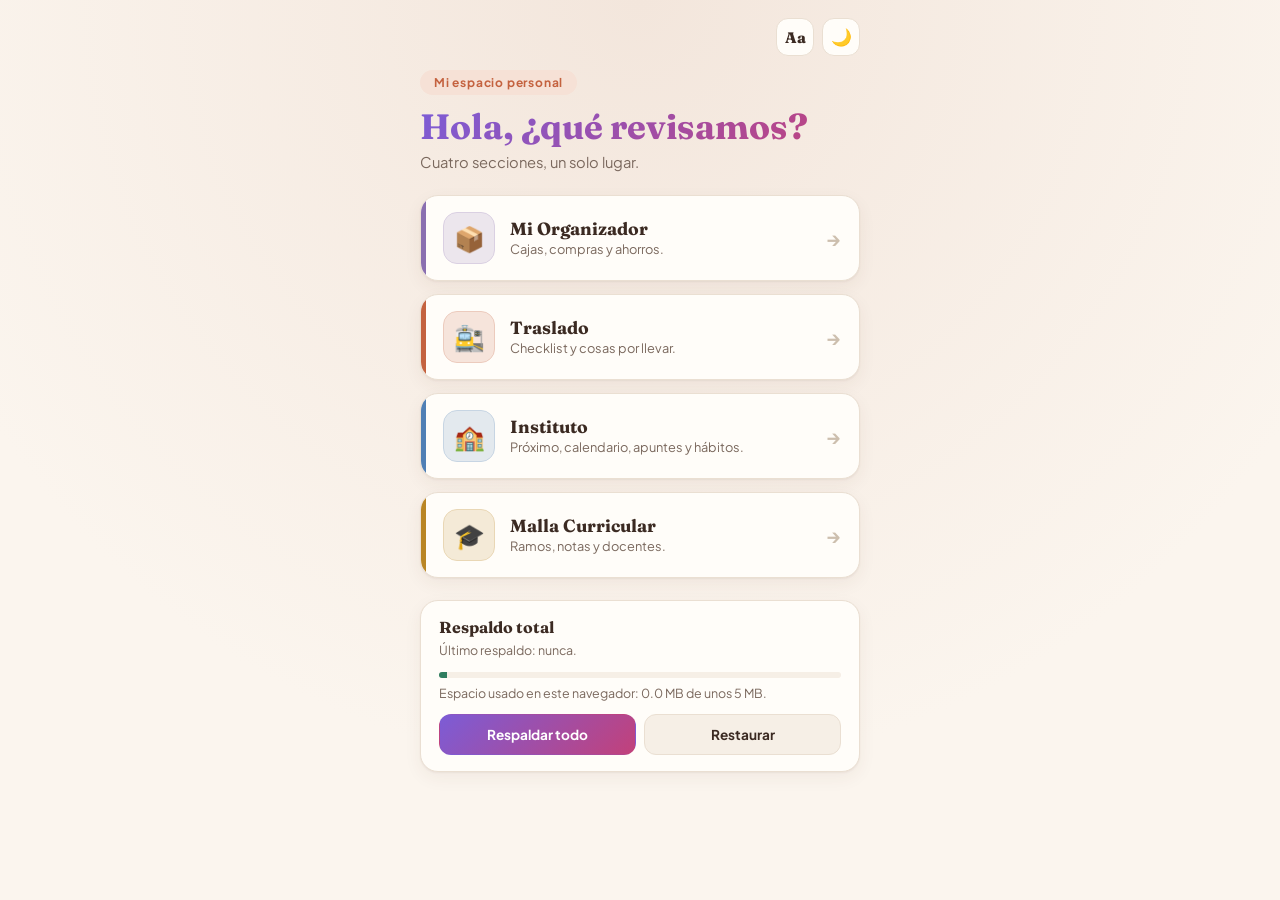
==== index.html @ fe5e7a6b "Add files via upload" ====
<!DOCTYPE html>
<html lang="es">
<head>
  <meta charset="UTF-8">
  <title>Mi Espacio</title>
  <meta name="viewport" content="width=device-width, initial-scale=1.0, viewport-fit=cover">
  <meta name="theme-color" content="#fbf5ee">
  <link rel="manifest" href="/manifest.webmanifest">
  <link rel="apple-touch-icon" href="/apple-touch-icon.png">
  <link rel="icon" type="image/png" sizes="192x192" href="/icon-192.png">
  <meta name="apple-mobile-web-app-capable" content="yes">
  <meta name="mobile-web-app-capable" content="yes">
  <meta name="apple-mobile-web-app-title" content="Mi Espacio">
  <script>try{var t=localStorage.getItem('app_tema')||'auto';var d=t==='oscuro'||(t==='auto'&&matchMedia('(prefers-color-scheme: dark)').matches);document.documentElement.dataset.theme=d?'dark':'light'}catch(e){}</script>
  <script>try{var F={fraunces:"'Fraunces',Georgia,serif",jakarta:"'Plus Jakarta Sans',system-ui,sans-serif",fira:"'Fira Sans',system-ui,sans-serif",chivo:"'Chivo',system-ui,sans-serif",space:"'Space Grotesk',system-ui,sans-serif"},f=localStorage.getItem("app_fuente");if(F[f])document.documentElement.style.setProperty("--serif",F[f])}catch(e){}</script>
  <link rel="preconnect" href="https://fonts.googleapis.com">
  <link rel="preconnect" href="https://fonts.gstatic.com" crossorigin>
  <link href="https://fonts.googleapis.com/css2?family=Fraunces:wght@600;700&family=Fira+Sans:wght@500;600;700&family=Chivo:wght@500;600;700&family=Space+Grotesk:wght@500;600;700&family=Plus+Jakarta+Sans:wght@400;600;700;800&display=swap" rel="stylesheet">
  <style>
    :root{color-scheme:light;--bg:#fbf5ee;--bg1:#f3e6dc;--card:#fffdf9;--border:#eadfd2;--text:#3b2a22;--muted:#7a685d;--arrow:#cdbfae;--soft:#f6efe6;--badge-bg:#f6e1d6;--badge-ink:#c4623f;--g1:#7c5cd6;--g2:#c2417a;--ok:#2f7d5f;--warn:#c4623f;
      --c-inv:#8a6fb0;--c-tra:#c4623f;--c-ins:#4f7fb5;--c-mal:#b98524;
      --serif:'Fraunces',Georgia,serif;--shadow:0 1px 2px rgba(80,50,30,.06),0 6px 18px rgba(80,50,30,.06)}
    [data-theme=dark]{color-scheme:dark;--bg:#14121a;--bg1:#1d1930;--card:#1e1b27;--border:#2d2939;--text:#efeaf7;--muted:#a39cb3;--arrow:#5b5470;--soft:#26222f;--badge-bg:#2b2445;--badge-ink:#c4b5fd;--g1:#a78bfa;--g2:#f472b6;--ok:#5ed3a4;--warn:#f0916d;
      --c-inv:#c4b5fd;--c-tra:#f0916d;--c-ins:#7cb7ff;--c-mal:#fcd34d;--shadow:0 1px 2px rgba(0,0,0,.3),0 8px 22px rgba(0,0,0,.25)}
    *{box-sizing:border-box;-webkit-tap-highlight-color:transparent;margin:0;padding:0}
    html{scroll-padding-top:env(safe-area-inset-top,0px)}
    body{font-family:'Plus Jakarta Sans',system-ui,sans-serif;min-height:100dvh;background:radial-gradient(circle at top,var(--bg1) 0%,var(--bg) 70%);color:var(--text);padding:calc(18px + env(safe-area-inset-top,0px)) 18px calc(28px + env(safe-area-inset-bottom,0px))}
    .wrap{max-width:440px;margin:0 auto}
    .top{display:flex;justify-content:flex-end;gap:8px;margin-bottom:6px}
    .ibtn{width:38px;height:38px;border-radius:12px;background:var(--card);border:1.5px solid var(--border);color:var(--text);font-size:1.05rem;cursor:pointer}
    .ibtn.f{font-family:var(--serif);font-weight:800;font-size:.95rem}
    .badge{display:inline-block;font-size:.75rem;font-weight:700;letter-spacing:.8px;background:var(--badge-bg);color:var(--badge-ink);padding:5px 14px;border-radius:99px;margin:8px 0 12px}
    h1{font-family:var(--serif);font-size:2.2rem;font-weight:700;line-height:1.15;margin-bottom:6px;background:linear-gradient(135deg,var(--g1),var(--g2));-webkit-background-clip:text;background-clip:text;-webkit-text-fill-color:transparent}
    .sub{font-size:.92rem;color:var(--muted);margin-bottom:24px}
    .cards{display:flex;flex-direction:column;gap:13px}
    .card{position:relative;overflow:hidden;display:flex;align-items:center;gap:15px;padding:16px 18px 16px 22px;background:var(--card);border:1px solid var(--border);border-radius:18px;box-shadow:var(--shadow);text-decoration:none;color:inherit;transition:transform .15s ease}
    .card:active{transform:scale(.97)}
    .card::before{content:"";position:absolute;left:0;top:0;bottom:0;width:5px;background:var(--c)}
    .ico{width:52px;height:52px;border-radius:14px;display:flex;align-items:center;justify-content:center;font-size:1.55rem;flex-shrink:0;background:color-mix(in srgb,var(--c) 16%,var(--card));border:1px solid color-mix(in srgb,var(--c) 32%,var(--card))}
    .tx{flex:1;min-width:0}
    .tt{font-family:var(--serif);font-size:1.1rem;font-weight:700;margin-bottom:2px}
    .ds{font-size:.8rem;color:var(--muted);line-height:1.35}
    .mini{display:none;margin-top:6px;font-size:.74rem;font-weight:700;color:var(--c)}
    .mini.on{display:block}
    .bar{height:5px;border-radius:99px;background:var(--soft);margin-top:5px;overflow:hidden}
    .bar i{display:block;height:100%;background:var(--c);border-radius:99px}
    .arrow{font-size:1.2rem;color:var(--arrow);font-weight:700}
    .resp{margin-top:22px;background:var(--card);border:1px solid var(--border);border-radius:18px;padding:16px 18px;box-shadow:var(--shadow)}
    .resp h2{font-family:var(--serif);font-size:1rem;margin-bottom:4px}
    .resp p{font-size:.78rem;color:var(--muted);line-height:1.45}
    .resp .row{display:flex;gap:8px;margin-top:12px}
    .btn{flex:1;padding:11px 10px;border-radius:12px;border:1.5px solid var(--border);background:var(--soft);color:var(--text);font:700 .85rem 'Plus Jakarta Sans',system-ui,sans-serif;cursor:pointer}
    .btn.p{background:linear-gradient(135deg,var(--g1),var(--g2));border-color:transparent;color:#fff}
    .meter{height:6px;border-radius:99px;background:var(--soft);margin-top:12px;overflow:hidden}
    .meter i{display:block;height:100%;background:var(--ok)}
    .meter i.w{background:var(--warn)}
    .toast{position:fixed;left:50%;bottom:calc(24px + env(safe-area-inset-bottom,0px));transform:translateX(-50%) translateY(20px);background:var(--text);color:var(--bg);padding:10px 16px;border-radius:12px;font-size:.82rem;font-weight:700;opacity:0;pointer-events:none;transition:.25s;max-width:90%;text-align:center}
    .toast.show{opacity:1;transform:translateX(-50%) translateY(0)}
    .menu-f{position:fixed;top:calc(60px + env(safe-area-inset-top,0px));right:18px;z-index:50;min-width:220px;background:var(--card);border:1px solid var(--border);border-radius:14px;box-shadow:var(--shadow);padding:6px;display:none}
    .menu-f.open{display:block}
    .menu-f .t{font-size:.68rem;font-weight:800;text-transform:uppercase;letter-spacing:.5px;color:var(--muted);padding:8px 12px 4px}
    .menu-f button{display:block;width:100%;text-align:left;padding:11px 12px;border:0;background:none;border-radius:10px;font-size:.95rem;font-weight:700;color:var(--text);cursor:pointer}
    .menu-f button.on{background:var(--badge-bg);color:var(--badge-ink)}
    h1,.tt{font-family:var(--serif)}
  </style>
</head>
<body>
  <div class="wrap">
    <div class="top">
      <button class="ibtn f" id="btn-fuente" aria-label="Cambiar la letra de los títulos">Aa</button>
      <button class="ibtn" id="btn-tema" aria-label="Cambiar entre modo claro y oscuro"></button>
    </div>
    <div class="menu-f" id="menu-f"><div class="t">Letra de los títulos</div><button data-f="fraunces" style="font-family:'Fraunces',Georgia,serif">Fraunces</button><button data-f="jakarta" style="font-family:'Plus Jakarta Sans',system-ui,sans-serif">Plus Jakarta (sin serif)</button><button data-f="fira" style="font-family:'Fira Sans',system-ui,sans-serif">Fira Sans</button><button data-f="chivo" style="font-family:'Chivo',system-ui,sans-serif">Chivo</button><button data-f="space" style="font-family:'Space Grotesk',system-ui,sans-serif">Space Grotesk</button></div>

    <span class="badge">Mi espacio personal</span>
    <h1 id="saludo">Hola, ¿qué revisamos?</h1>
    <p class="sub">Cuatro secciones, un solo lugar.</p>

    <div class="cards">
      <a class="card" href="organizador.html" style="--c:var(--c-inv)">
        <div class="ico">📦</div>
        <div class="tx"><div class="tt">Mi Organizador</div><div class="ds">Cajas, compras y ahorros.</div><div class="mini" id="m-inv"></div></div>
        <div class="arrow">→</div>
      </a>
      <a class="card" href="traslado.html" style="--c:var(--c-tra)">
        <div class="ico">🚉</div>
        <div class="tx"><div class="tt">Traslado</div><div class="ds">Checklist y cosas por llevar.</div><div class="mini" id="m-tra"></div><div class="bar" id="b-tra" style="display:none"><i></i></div></div>
        <div class="arrow">→</div>
      </a>
      <a class="card" href="instituto.html" style="--c:var(--c-ins)">
        <div class="ico">🏫</div>
        <div class="tx"><div class="tt">Instituto</div><div class="ds">Próximo, calendario, apuntes y hábitos.</div><div class="mini" id="m-ins"></div></div>
        <div class="arrow">→</div>
      </a>
      <a class="card" href="malla.html" style="--c:var(--c-mal)">
        <div class="ico">🎓</div>
        <div class="tx"><div class="tt">Malla Curricular</div><div class="ds">Ramos, notas y docentes.</div><div class="mini" id="m-mal"></div></div>
        <div class="arrow">→</div>
      </a>
    </div>

    <section class="resp">
      <h2>Respaldo total</h2>
      <p id="resp-estado">Último respaldo: nunca.</p>
      <div class="meter" aria-hidden="true"><i id="meter-i" style="width:0%"></i></div>
      <p id="meter-t" style="margin-top:6px"></p>
      <div class="row">
        <button class="btn p" id="btn-resp">Respaldar todo</button>
        <button class="btn" id="btn-rest">Restaurar</button>
      </div>
      <input type="file" id="file-rest" accept=".json,application/json" style="display:none">
    </section>
  </div>
  <div class="toast" id="toast"></div>

  <script src="/app.js"></script>
  <script>
    const $ = s => document.querySelector(s);
    const leer = (k, d) => { try { const v = JSON.parse(localStorage.getItem(k)); return v ?? d; } catch (e) { return d; } };
    let tt; function toast(t) { const el = $('#toast'); el.textContent = t; el.classList.add('show'); clearTimeout(tt); tt = setTimeout(() => el.classList.remove('show'), 2600); }
    function mini(id, txt) { const el = $(id); if (!el || !txt) return; el.textContent = txt; el.classList.add('on'); }

    /* ---------- Tema claro/oscuro y letra ---------- */
    const mq = matchMedia('(prefers-color-scheme: dark)');
    const pref = () => { try { return localStorage.getItem('app_tema') || 'auto'; } catch (e) { return 'auto'; } };
    const oscuro = () => pref() === 'oscuro' || (pref() === 'auto' && mq.matches);
    function aplicarTema() {
      document.documentElement.dataset.theme = oscuro() ? 'dark' : 'light';
      $('#btn-tema').textContent = oscuro() ? '☀️' : '🌙';
      const m = document.querySelector('meta[name=theme-color]');
      if (m) m.content = getComputedStyle(document.documentElement).getPropertyValue('--bg').trim();
    }
    $('#btn-tema').onclick = () => { try { localStorage.setItem('app_tema', oscuro() ? 'claro' : 'oscuro'); } catch (e) {} aplicarTema(); };
    if (mq.addEventListener) mq.addEventListener('change', aplicarTema);
    aplicarTema();

    const FUENTES = {fraunces:"'Fraunces',Georgia,serif",jakarta:"'Plus Jakarta Sans',system-ui,sans-serif",fira:"'Fira Sans',system-ui,sans-serif",chivo:"'Chivo',system-ui,sans-serif",space:"'Space Grotesk',system-ui,sans-serif"};
    function aplicarFuente() {
      let f = 'fraunces'; try { f = localStorage.getItem('app_fuente') || 'fraunces'; } catch (e) {}
      if (!FUENTES[f]) f = 'fraunces';
      document.documentElement.style.setProperty('--serif', FUENTES[f]);
      document.querySelectorAll('#menu-f button').forEach(b => b.classList.toggle('on', b.dataset.f === f));
    }
    $('#btn-fuente').onclick = e => { e.stopPropagation(); $('#menu-f').classList.toggle('open'); };
    $('#menu-f').onclick = e => { e.stopPropagation(); const b = e.target.closest('button'); if (!b) return; try { localStorage.setItem('app_fuente', b.dataset.f); } catch (er) {} aplicarFuente(); };
    document.addEventListener('click', () => $('#menu-f').classList.remove('open'));
    aplicarFuente();

    /* ---------- Mini resúmenes (si no hay datos, no se muestra nada) ---------- */
    (function resumenes() {
      const hoy = new Date(); const pad = n => String(n).padStart(2, '0');
      const HOY = hoy.getFullYear() + '-' + pad(hoy.getMonth() + 1) + '-' + pad(hoy.getDate());
      const u = s => { const a = String(s).split('-').map(Number); return Date.UTC(a[0], a[1] - 1, a[2]); };
      const dias = s => Math.round((u(s) - u(HOY)) / 864e5);

      // Organizador: productos por comprar (compras sin repuesto) y urgentes
      const compras = leer('org_compras', null);
      if (Array.isArray(compras)) {
        let falta = 0, urg = 0;
        compras.forEach(c => (c.items || []).forEach(p => { if (p.tieneRepuesto === 'no') { falta++; if (p.urgente) urg++; } }));
        if (falta) mini('#m-inv', falta + (falta === 1 ? ' producto por comprar' : ' productos por comprar') + (urg ? ' · ' + urg + (urg === 1 ? ' urgente' : ' urgentes') : ''));
      }

      // Traslado: avance del equipaje
      const dat = leer('estacion_detallada_data', null), cats = leer('estacion_categorias', null);
      if (dat && cats && Array.isArray(dat.renaico) && Array.isArray(cats.renaico)) {
        const lista = dat.renaico.filter(it => { const c = cats.renaico.find(x => x.key === it.cat); return c && c.packing; });
        if (lista.length) {
          const ok = lista.filter(i => i.checked).length, pct = Math.round(ok / lista.length * 100);
          mini('#m-tra', 'Equipaje ' + pct + '% · ' + ok + '/' + lista.length);
          $('#b-tra').style.display = 'block'; $('#b-tra i').style.width = pct + '%';
        }
      }

      // Instituto: próxima evaluación
      const cal = leer('estacion_cal_items_v2', []);
      if (Array.isArray(cal)) {
        const prox = cal.filter(x => x && !x.checked && x.evalDate && dias(x.evalDate) >= 0).sort((a, b) => dias(a.evalDate) - dias(b.evalDate))[0];
        if (prox) { const n = dias(prox.evalDate); mini('#m-ins', 'Próximo: ' + prox.title + ' · ' + (n === 0 ? 'hoy' : n === 1 ? 'mañana' : 'en ' + n + ' días')); }
      }

      // Malla: ramos aprobados
      const est = leer('mallaEstado', null);
      if (est && typeof est === 'object') {
        const n = Object.values(est).filter(Boolean).length;
        if (n) mini('#m-mal', n + (n === 1 ? ' ramo aprobado' : ' ramos aprobados'));
      }
    })();

    /* ---------- Respaldo total ---------- */
    function pintarEstado() {
      const t = leer('portada_ultimo_respaldo', null);
      $('#resp-estado').textContent = t ? 'Último respaldo: ' + new Date(t).toLocaleString('es-CL', { day: '2-digit', month: 'short', year: 'numeric', hour: '2-digit', minute: '2-digit' }) + '.' : 'Último respaldo: nunca.';
      const m = MiEspacio.uso();
      $('#meter-i').style.width = Math.max(2, m.pct) + '%';
      $('#meter-i').className = m.pct >= 80 ? 'w' : '';
      $('#meter-t').textContent = 'Espacio usado en este navegador: ' + (m.bytes / 1048576).toFixed(1) + ' MB de unos 5 MB' + (m.pct >= 80 ? ' · cerca del límite: haz un respaldo y revisa las fotos.' : '.');
    }
    $('#btn-resp').onclick = () => {
      try { localStorage.setItem('portada_ultimo_respaldo', JSON.stringify(new Date().toISOString())); } catch (e) {}
      MiEspacio.descargar(MiEspacio.exportar(), 'mi-espacio-respaldo-' + MiEspacio.fechaArchivo() + '.json');
      pintarEstado(); toast('Respaldo descargado');
    };
    $('#btn-rest').onclick = () => $('#file-rest').click();
    $('#file-rest').onchange = async e => {
      const f = e.target.files[0]; e.target.value = ''; if (!f) return;
      try {
        const datos = await MiEspacio.leerArchivo(f);
        const n = Object.keys(datos).length;
        if (!confirm('Se reemplazarán los datos de este dispositivo con los del archivo (' + n + ' elementos). ¿Continuar?')) return;
        MiEspacio.aplicar(datos);
        toast('Datos restaurados'); setTimeout(() => location.reload(), 700);
      } catch (er) { alert('No se pudo restaurar: ' + er.message); }
    };
    pintarEstado();
    addEventListener('pageshow', pintarEstado);
  </script>
</body>
</html>
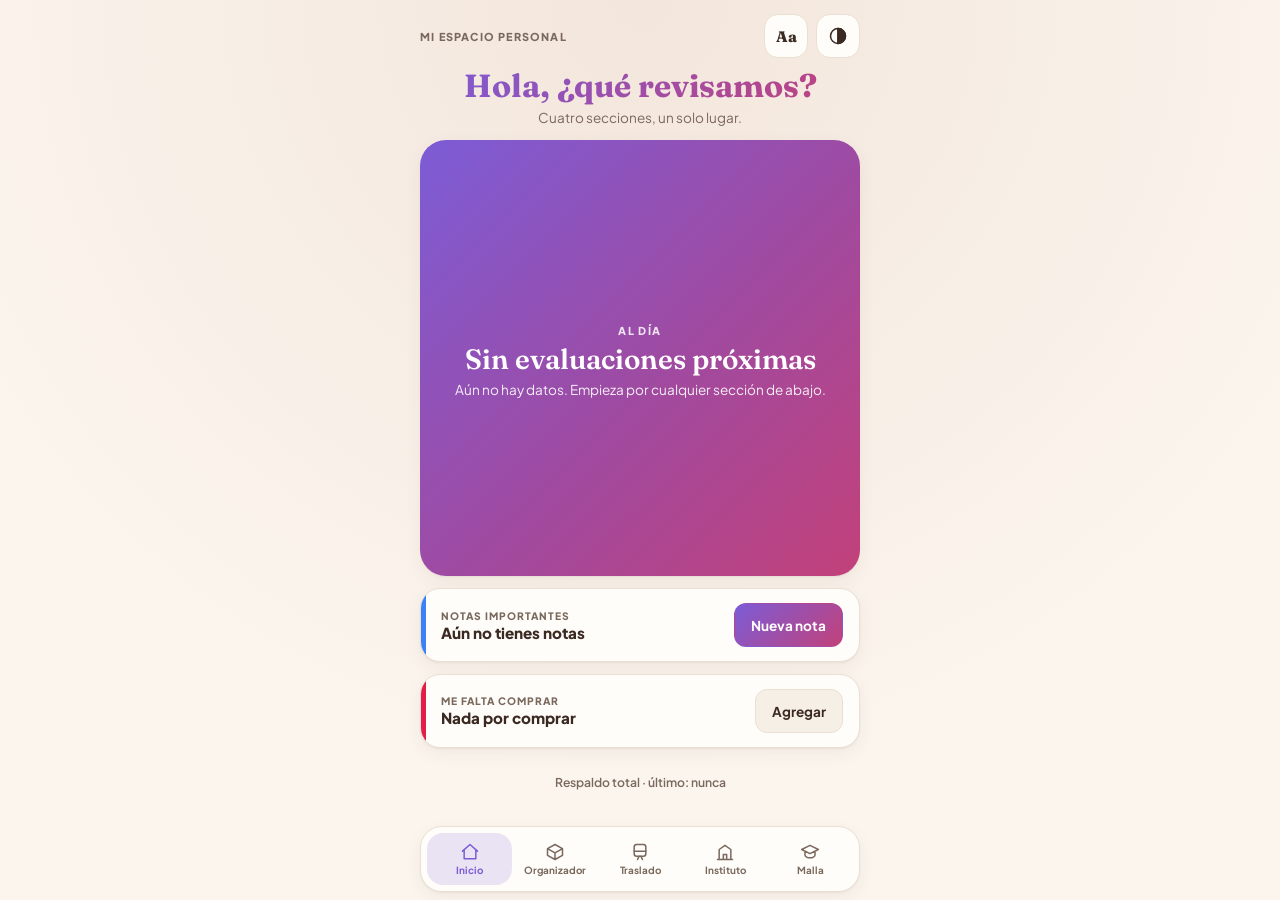
==== commit 52a57224: "Add files via upload" ====
--- a/index.html
+++ b/index.html
@@ -5,9 +5,9 @@
   <title>Mi Espacio</title>
   <meta name="viewport" content="width=device-width, initial-scale=1.0, viewport-fit=cover">
   <meta name="theme-color" content="#fbf5ee">
-  <link rel="manifest" href="/manifest.webmanifest">
-  <link rel="apple-touch-icon" href="/apple-touch-icon.png">
-  <link rel="icon" type="image/png" sizes="192x192" href="/icon-192.png">
+  <link rel="manifest" href="manifest.webmanifest">
+  <link rel="apple-touch-icon" href="apple-touch-icon.png">
+  <link rel="icon" type="image/png" sizes="192x192" href="icon-192.png">
   <meta name="apple-mobile-web-app-capable" content="yes">
   <meta name="mobile-web-app-capable" content="yes">
   <meta name="apple-mobile-web-app-title" content="Mi Espacio">
@@ -17,203 +17,283 @@
   <link rel="preconnect" href="https://fonts.gstatic.com" crossorigin>
   <link href="https://fonts.googleapis.com/css2?family=Fraunces:wght@600;700&family=Fira+Sans:wght@500;600;700&family=Chivo:wght@500;600;700&family=Space+Grotesk:wght@500;600;700&family=Plus+Jakarta+Sans:wght@400;600;700;800&display=swap" rel="stylesheet">
   <style>
-    :root{color-scheme:light;--bg:#fbf5ee;--bg1:#f3e6dc;--card:#fffdf9;--border:#eadfd2;--text:#3b2a22;--muted:#7a685d;--arrow:#cdbfae;--soft:#f6efe6;--badge-bg:#f6e1d6;--badge-ink:#c4623f;--g1:#7c5cd6;--g2:#c2417a;--ok:#2f7d5f;--warn:#c4623f;
-      --c-inv:#8a6fb0;--c-tra:#c4623f;--c-ins:#4f7fb5;--c-mal:#b98524;
-      --serif:'Fraunces',Georgia,serif;--shadow:0 1px 2px rgba(80,50,30,.06),0 6px 18px rgba(80,50,30,.06)}
-    [data-theme=dark]{color-scheme:dark;--bg:#14121a;--bg1:#1d1930;--card:#1e1b27;--border:#2d2939;--text:#efeaf7;--muted:#a39cb3;--arrow:#5b5470;--soft:#26222f;--badge-bg:#2b2445;--badge-ink:#c4b5fd;--g1:#a78bfa;--g2:#f472b6;--ok:#5ed3a4;--warn:#f0916d;
-      --c-inv:#c4b5fd;--c-tra:#f0916d;--c-ins:#7cb7ff;--c-mal:#fcd34d;--shadow:0 1px 2px rgba(0,0,0,.3),0 8px 22px rgba(0,0,0,.25)}
+    :root{color-scheme:light;--bg:#fbf5ee;--bg1:#f3e6dc;--card:#fffdf9;--border:#eadfd2;--text:#3b2a22;--muted:#7a685d;--soft:#f6efe6;--g1:#7c5cd6;--g2:#c2417a;--ok:#2f7d5f;--warn:#c4623f;--serif:'Fraunces',Georgia,serif;--shadow:0 1px 2px rgba(80,50,30,.06),0 6px 18px rgba(80,50,30,.06)}
+    [data-theme=dark]{color-scheme:dark;--bg:#14121a;--bg1:#1d1930;--card:#1e1b27;--border:#2d2939;--text:#efeaf7;--muted:#a39cb3;--soft:#26222f;--g1:#a78bfa;--g2:#f472b6;--ok:#5ed3a4;--warn:#f0916d;--shadow:0 1px 2px rgba(0,0,0,.3),0 8px 22px rgba(0,0,0,.25)}
     *{box-sizing:border-box;-webkit-tap-highlight-color:transparent;margin:0;padding:0}
-    html{scroll-padding-top:env(safe-area-inset-top,0px)}
-    body{font-family:'Plus Jakarta Sans',system-ui,sans-serif;min-height:100dvh;background:radial-gradient(circle at top,var(--bg1) 0%,var(--bg) 70%);color:var(--text);padding:calc(18px + env(safe-area-inset-top,0px)) 18px calc(28px + env(safe-area-inset-bottom,0px))}
-    .wrap{max-width:440px;margin:0 auto}
-    .top{display:flex;justify-content:flex-end;gap:8px;margin-bottom:6px}
-    .ibtn{width:38px;height:38px;border-radius:12px;background:var(--card);border:1.5px solid var(--border);color:var(--text);font-size:1.05rem;cursor:pointer}
-    .ibtn.f{font-family:var(--serif);font-weight:800;font-size:.95rem}
-    .badge{display:inline-block;font-size:.75rem;font-weight:700;letter-spacing:.8px;background:var(--badge-bg);color:var(--badge-ink);padding:5px 14px;border-radius:99px;margin:8px 0 12px}
-    h1{font-family:var(--serif);font-size:2.2rem;font-weight:700;line-height:1.15;margin-bottom:6px;background:linear-gradient(135deg,var(--g1),var(--g2));-webkit-background-clip:text;background-clip:text;-webkit-text-fill-color:transparent}
-    .sub{font-size:.92rem;color:var(--muted);margin-bottom:24px}
-    .cards{display:flex;flex-direction:column;gap:13px}
-    .card{position:relative;overflow:hidden;display:flex;align-items:center;gap:15px;padding:16px 18px 16px 22px;background:var(--card);border:1px solid var(--border);border-radius:18px;box-shadow:var(--shadow);text-decoration:none;color:inherit;transition:transform .15s ease}
-    .card:active{transform:scale(.97)}
-    .card::before{content:"";position:absolute;left:0;top:0;bottom:0;width:5px;background:var(--c)}
-    .ico{width:52px;height:52px;border-radius:14px;display:flex;align-items:center;justify-content:center;font-size:1.55rem;flex-shrink:0;background:color-mix(in srgb,var(--c) 16%,var(--card));border:1px solid color-mix(in srgb,var(--c) 32%,var(--card))}
-    .tx{flex:1;min-width:0}
-    .tt{font-family:var(--serif);font-size:1.1rem;font-weight:700;margin-bottom:2px}
-    .ds{font-size:.8rem;color:var(--muted);line-height:1.35}
-    .mini{display:none;margin-top:6px;font-size:.74rem;font-weight:700;color:var(--c)}
-    .mini.on{display:block}
-    .bar{height:5px;border-radius:99px;background:var(--soft);margin-top:5px;overflow:hidden}
-    .bar i{display:block;height:100%;background:var(--c);border-radius:99px}
-    .arrow{font-size:1.2rem;color:var(--arrow);font-weight:700}
-    .resp{margin-top:22px;background:var(--card);border:1px solid var(--border);border-radius:18px;padding:16px 18px;box-shadow:var(--shadow)}
-    .resp h2{font-family:var(--serif);font-size:1rem;margin-bottom:4px}
-    .resp p{font-size:.78rem;color:var(--muted);line-height:1.45}
-    .resp .row{display:flex;gap:8px;margin-top:12px}
-    .btn{flex:1;padding:11px 10px;border-radius:12px;border:1.5px solid var(--border);background:var(--soft);color:var(--text);font:700 .85rem 'Plus Jakarta Sans',system-ui,sans-serif;cursor:pointer}
+    html,body{min-height:100%}
+    body{font-family:'Plus Jakarta Sans',system-ui,sans-serif;min-height:100dvh;background:radial-gradient(circle at top,var(--bg1) 0%,var(--bg) 70%);color:var(--text);padding:calc(14px + env(safe-area-inset-top,0px)) 16px calc(96px + env(safe-area-inset-bottom,0px))}
+    .wrap{max-width:440px;margin:0 auto;display:flex;flex-direction:column;min-height:calc(100dvh - 110px - env(safe-area-inset-top,0px) - env(safe-area-inset-bottom,0px))}
+    svg.i{width:20px;height:20px;fill:none;stroke:currentColor;stroke-width:1.8;stroke-linecap:round;stroke-linejoin:round;flex-shrink:0}
+    .top{display:flex;align-items:center;justify-content:space-between;margin-bottom:4px}
+    .eyebrow{font-size:.68rem;font-weight:800;letter-spacing:1.2px;text-transform:uppercase;color:var(--muted)}
+    .ibtns{display:flex;gap:8px;position:relative}
+    .ibtn{width:44px;height:44px;border-radius:14px;background:var(--card);border:1.5px solid var(--border);color:var(--text);cursor:pointer;display:flex;align-items:center;justify-content:center;font:800 .95rem var(--serif);position:relative}
+    .ibtn .dot{position:absolute;top:8px;right:8px;width:9px;height:9px;border-radius:50%;background:var(--warn);display:none}
+    .ibtn .dot.on{display:block}
+    h1{text-align:center;font-family:var(--serif);font-size:2rem;font-weight:700;line-height:1.15;margin-top:6px;background:linear-gradient(135deg,var(--g1),var(--g2));-webkit-background-clip:text;background-clip:text;-webkit-text-fill-color:transparent}
+    .sub{text-align:center;font-size:.85rem;color:var(--muted);margin:4px 0 14px}
+    .stack{flex:1;display:flex;flex-direction:column;gap:12px}
+    .hero{flex:1;min-height:250px;border-radius:26px;padding:22px 20px 16px;color:#fff;background:linear-gradient(135deg,#7c5cd6 0%,#a04aa0 55%,#c2417a 100%);display:flex;flex-direction:column;box-shadow:var(--shadow);text-decoration:none}
+    .hero .main{flex:1;display:flex;flex-direction:column;align-items:center;justify-content:center;text-align:center;min-height:120px}
+    .lbl{font-size:.68rem;font-weight:800;letter-spacing:1.4px;text-transform:uppercase;opacity:.85}
+    .hero h2{font-family:var(--serif);font-size:1.75rem;font-weight:600;line-height:1.15;margin:6px 0}
+    .hero .meta{font-size:.85rem;opacity:.9}
+    .lst{margin-top:12px;border-top:1px solid rgba(255,255,255,.25);padding-top:10px;display:flex;flex-direction:column;gap:6px}
+    .lst .lbl{margin-bottom:2px}
+    .row{display:flex;align-items:center;gap:10px;background:rgba(255,255,255,.14);border-radius:14px;padding:9px 12px;min-height:44px;text-decoration:none;color:#fff}
+    .row .sh{width:10px;height:10px;flex-shrink:0;background:#fff}
+    .row .sh.c{border-radius:50%}.row .sh.t{clip-path:polygon(50% 0,100% 100%,0 100%);width:12px;height:11px}
+    .row .tx{flex:1;min-width:0;font-size:.85rem;font-weight:700;line-height:1.25}
+    .row .tx small{display:block;font-weight:500;opacity:.85;font-size:.72rem}
+    .row .tag{font-size:.7rem;font-weight:800;white-space:nowrap;background:rgba(0,0,0,.22);border-radius:99px;padding:4px 9px}
+    .row .tag.u{background:#fff;color:#a02a62}
+    .mini{display:flex;align-items:center;gap:12px;padding:14px 16px;background:var(--card);border:1px solid var(--border);border-radius:20px;box-shadow:var(--shadow);position:relative;overflow:hidden;padding-left:20px}
+    .mini::before{content:"";position:absolute;left:0;top:0;bottom:0;width:5px;background:var(--c)}
+    .mini .tx{flex:1;min-width:0}
+    .mini .k{font-size:.64rem;font-weight:800;letter-spacing:1px;text-transform:uppercase;color:var(--muted)}
+    .mini .v{font-size:.95rem;font-weight:800;margin-top:1px}
+    .mini .s{font-size:.72rem;color:var(--muted);margin-top:1px}
+    .btn{min-height:44px;padding:0 16px;border-radius:12px;border:1.5px solid var(--border);background:var(--soft);color:var(--text);font:700 .85rem 'Plus Jakarta Sans',system-ui,sans-serif;cursor:pointer;text-decoration:none;display:inline-flex;align-items:center;justify-content:center;white-space:nowrap}
     .btn.p{background:linear-gradient(135deg,var(--g1),var(--g2));border-color:transparent;color:#fff}
-    .meter{height:6px;border-radius:99px;background:var(--soft);margin-top:12px;overflow:hidden}
-    .meter i{display:block;height:100%;background:var(--ok)}
-    .meter i.w{background:var(--warn)}
-    .toast{position:fixed;left:50%;bottom:calc(24px + env(safe-area-inset-bottom,0px));transform:translateX(-50%) translateY(20px);background:var(--text);color:var(--bg);padding:10px 16px;border-radius:12px;font-size:.82rem;font-weight:700;opacity:0;pointer-events:none;transition:.25s;max-width:90%;text-align:center}
+    .btn.d{background:none;border-color:var(--border);color:var(--muted)}
+    .resp{background:none;border:0;color:var(--muted);font:600 .76rem 'Plus Jakarta Sans',system-ui,sans-serif;text-align:center;min-height:44px;cursor:pointer}
+    .resp.w{color:var(--warn)}
+    nav.bar{position:fixed;left:0;right:0;bottom:0;z-index:20;padding:8px 12px calc(8px + env(safe-area-inset-bottom,0px))}
+    nav.bar div{max-width:440px;margin:0 auto;display:flex;background:var(--card);border:1px solid var(--border);border-radius:22px;box-shadow:var(--shadow);padding:6px}
+    nav.bar a{flex:1;min-height:52px;display:flex;flex-direction:column;align-items:center;justify-content:center;gap:2px;font-size:.62rem;font-weight:700;color:var(--muted);text-decoration:none;border-radius:16px;position:relative}
+    nav.bar a.on{background:color-mix(in srgb,var(--g1) 16%,var(--card));color:var(--g1)}
+    nav.bar a b{position:absolute;top:2px;left:calc(50% + 4px);min-width:16px;height:16px;border-radius:99px;background:var(--g1);color:#fff;font-size:.6rem;display:none;align-items:center;justify-content:center;padding:0 4px}
+    nav.bar a b.on{display:flex}
+    .ov{position:fixed;inset:0;z-index:60;background:rgba(0,0,0,.55);display:none;align-items:center;justify-content:center;padding:18px}
+    .ov.open{display:flex}
+    .dlg{width:100%;max-width:380px;max-height:88dvh;overflow:auto;background:var(--card);border:1px solid var(--border);border-radius:22px;padding:18px;box-shadow:var(--shadow)}
+    .dlg h3{font-family:var(--serif);font-size:1.15rem;margin-bottom:10px;display:flex;justify-content:space-between;align-items:center}
+    .dlg h3 button{width:44px;height:44px;margin:-8px -8px -8px 0;border:0;background:none;color:var(--muted);cursor:pointer}
+    .dlg label{display:block;font-size:.64rem;font-weight:800;letter-spacing:1px;text-transform:uppercase;color:var(--muted);margin:10px 0 4px}
+    .dlg input[type=text],.dlg textarea{width:100%;padding:12px;border-radius:12px;border:1.5px solid var(--border);background:var(--soft);color:var(--text);font:600 .92rem 'Plus Jakarta Sans',system-ui,sans-serif}
+    .dlg textarea{min-height:90px;resize:vertical}
+    .acts{display:flex;gap:8px;margin-top:14px}.acts .btn{flex:1}
+    .cols{display:flex;gap:10px}
+    .cols button{width:44px;height:44px;border-radius:50%;border:3px solid transparent;cursor:pointer}
+    .cols button.on{border-color:var(--text)}
+    .chk{display:flex;align-items:center;gap:10px;min-height:44px;font-weight:700;font-size:.9rem;margin-top:6px}
+    .chk input{width:22px;height:22px;accent-color:var(--g1)}
+    .opt{display:flex;align-items:center;justify-content:space-between;width:100%;min-height:52px;padding:0 12px;margin-bottom:6px;border-radius:14px;border:1.5px solid var(--border);background:var(--soft);color:var(--text);font:700 .9rem 'Plus Jakarta Sans',system-ui,sans-serif;cursor:pointer;text-align:left}
+    .opt.on{border-color:var(--g1)}
+    .opt small{display:block;font-weight:500;color:var(--muted);font-size:.72rem}
+    .meter{height:6px;border-radius:99px;background:var(--soft);margin:8px 0;overflow:hidden}.meter i{display:block;height:100%;background:var(--ok)}.meter i.w{background:var(--warn)}
+    .note{font-size:.76rem;color:var(--muted);line-height:1.45}
+    .toast{position:fixed;left:50%;bottom:calc(90px + env(safe-area-inset-bottom,0px));transform:translateX(-50%) translateY(20px);background:var(--text);color:var(--bg);padding:10px 16px;border-radius:12px;font-size:.82rem;font-weight:700;opacity:0;pointer-events:none;transition:.25s;max-width:90%;text-align:center;z-index:80}
     .toast.show{opacity:1;transform:translateX(-50%) translateY(0)}
-    .menu-f{position:fixed;top:calc(60px + env(safe-area-inset-top,0px));right:18px;z-index:50;min-width:220px;background:var(--card);border:1px solid var(--border);border-radius:14px;box-shadow:var(--shadow);padding:6px;display:none}
-    .menu-f.open{display:block}
-    .menu-f .t{font-size:.68rem;font-weight:800;text-transform:uppercase;letter-spacing:.5px;color:var(--muted);padding:8px 12px 4px}
-    .menu-f button{display:block;width:100%;text-align:left;padding:11px 12px;border:0;background:none;border-radius:10px;font-size:.95rem;font-weight:700;color:var(--text);cursor:pointer}
-    .menu-f button.on{background:var(--badge-bg);color:var(--badge-ink)}
-    h1,.tt{font-family:var(--serif)}
   </style>
 </head>
 <body>
   <div class="wrap">
     <div class="top">
-      <button class="ibtn f" id="btn-fuente" aria-label="Cambiar la letra de los títulos">Aa</button>
-      <button class="ibtn" id="btn-tema" aria-label="Cambiar entre modo claro y oscuro"></button>
+      <span class="eyebrow">Mi espacio personal</span>
+      <div class="ibtns">
+        <button class="ibtn" id="btn-fuente" aria-label="Letra de los títulos">Aa</button>
+        <button class="ibtn" id="btn-tema" aria-label="Cambiar tema"><svg class="i"><use href="#i-tema"/></svg><span class="dot" id="dot-resp"></span></button>
+      </div>
     </div>
-    <div class="menu-f" id="menu-f"><div class="t">Letra de los títulos</div><button data-f="fraunces" style="font-family:'Fraunces',Georgia,serif">Fraunces</button><button data-f="jakarta" style="font-family:'Plus Jakarta Sans',system-ui,sans-serif">Plus Jakarta (sin serif)</button><button data-f="fira" style="font-family:'Fira Sans',system-ui,sans-serif">Fira Sans</button><button data-f="chivo" style="font-family:'Chivo',system-ui,sans-serif">Chivo</button><button data-f="space" style="font-family:'Space Grotesk',system-ui,sans-serif">Space Grotesk</button></div>
-
-    <span class="badge">Mi espacio personal</span>
-    <h1 id="saludo">Hola, ¿qué revisamos?</h1>
+    <h1>Hola, ¿qué revisamos?</h1>
     <p class="sub">Cuatro secciones, un solo lugar.</p>
 
-    <div class="cards">
-      <a class="card" href="organizador.html" style="--c:var(--c-inv)">
-        <div class="ico">📦</div>
-        <div class="tx"><div class="tt">Mi Organizador</div><div class="ds">Cajas, compras y ahorros.</div><div class="mini" id="m-inv"></div></div>
-        <div class="arrow">→</div>
-      </a>
-      <a class="card" href="traslado.html" style="--c:var(--c-tra)">
-        <div class="ico">🚉</div>
-        <div class="tx"><div class="tt">Traslado</div><div class="ds">Checklist y cosas por llevar.</div><div class="mini" id="m-tra"></div><div class="bar" id="b-tra" style="display:none"><i></i></div></div>
-        <div class="arrow">→</div>
-      </a>
-      <a class="card" href="instituto.html" style="--c:var(--c-ins)">
-        <div class="ico">🏫</div>
-        <div class="tx"><div class="tt">Instituto</div><div class="ds">Próximo, calendario, apuntes y hábitos.</div><div class="mini" id="m-ins"></div></div>
-        <div class="arrow">→</div>
-      </a>
-      <a class="card" href="malla.html" style="--c:var(--c-mal)">
-        <div class="ico">🎓</div>
-        <div class="tx"><div class="tt">Malla Curricular</div><div class="ds">Ramos, notas y docentes.</div><div class="mini" id="m-mal"></div></div>
-        <div class="arrow">→</div>
-      </a>
+    <div class="stack">
+      <section class="hero" id="hero"></section>
+      <div class="mini" style="--c:#3b82f6"><div class="tx"><div class="k" id="n-k">Notas importantes</div><div class="v" id="n-v"></div></div><button class="btn p" id="btn-nota">Nueva nota</button></div>
+      <div class="mini" style="--c:#e11d48"><div class="tx"><div class="k">Me falta comprar</div><div class="v" id="c-v"></div><div class="s" id="c-s"></div></div><a class="btn" id="c-b" href="compras.html">Agregar</a></div>
+      <button class="resp" id="resp-linea">Respaldo total · último: nunca</button>
     </div>
-
-    <section class="resp">
-      <h2>Respaldo total</h2>
-      <p id="resp-estado">Último respaldo: nunca.</p>
-      <div class="meter" aria-hidden="true"><i id="meter-i" style="width:0%"></i></div>
-      <p id="meter-t" style="margin-top:6px"></p>
-      <div class="row">
-        <button class="btn p" id="btn-resp">Respaldar todo</button>
-        <button class="btn" id="btn-rest">Restaurar</button>
-      </div>
-      <input type="file" id="file-rest" accept=".json,application/json" style="display:none">
-    </section>
   </div>
+
+  <nav class="bar"><div>
+    <a class="on" href="index.html"><svg class="i"><use href="#i-home"/></svg>Inicio</a>
+    <a href="organizador.html"><svg class="i"><use href="#i-box"/></svg>Organizador<b id="b-inv"></b></a>
+    <a href="traslado.html"><svg class="i"><use href="#i-tren"/></svg>Traslado<b id="b-tra"></b></a>
+    <a href="instituto.html"><svg class="i"><use href="#i-inst"/></svg>Instituto<b id="b-ins"></b></a>
+    <a href="malla.html"><svg class="i"><use href="#i-gorro"/></svg>Malla</a>
+  </div></nav>
+
+  <!-- Ventanas en medio -->
+  <div class="ov" id="ov-nota"><div class="dlg"><h3>Nueva nota importante <button data-x aria-label="Cerrar"><svg class="i"><use href="#i-x"/></svg></button></h3>
+    <label for="nt">Título</label><input type="text" id="nt" maxlength="80">
+    <label for="nx">Nota</label><textarea id="nx"></textarea>
+    <label>Color</label><div class="cols" id="nc"></div>
+    <label class="chk"><input type="checkbox" id="nf" checked> Fijar arriba</label>
+    <div class="acts"><button class="btn" data-x>Cancelar</button><button class="btn p" id="ng">Guardar en Instituto</button></div></div></div>
+
+  <div class="ov" id="ov-resp"><div class="dlg"><h3>Respaldo total <button data-x aria-label="Cerrar"><svg class="i"><use href="#i-x"/></svg></button></h3>
+    <p class="note" id="r-est" style="font-weight:700"></p><div class="meter"><i id="r-bar"></i></div><p class="note" id="r-txt"></p>
+    <div class="acts"><button class="btn p" id="btn-resp">Respaldar todo</button><button class="btn" id="btn-rest">Restaurar</button></div>
+    <label class="chk"><input type="checkbox" id="r-rec"> Recordarme cada 7 días</label><p class="note">Abre el menú de compartir del teléfono.</p>
+    <input type="file" id="file-rest" accept=".json,application/json" style="display:none"></div></div>
+
+  <div class="ov" id="ov-tema"><div class="dlg"><h3>Cambiar tema <button data-x aria-label="Cerrar"><svg class="i"><use href="#i-x"/></svg></button></h3>
+    <button class="opt" data-t="auto">Automático<small>Sigue al teléfono</small></button>
+    <button class="opt" data-t="claro">Claro<small>Fondo crema y tarjetas blancas</small></button>
+    <button class="opt" data-t="oscuro">Oscuro<small>Fondo violeta muy oscuro</small></button>
+    <p class="note" style="margin:6px 0 10px">Se aplica a todas las páginas. Cada sección mantiene su color de acento.</p>
+    <button class="opt" id="btn-fuente2">Letra de los títulos<small id="f-act">Fraunces</small></button></div></div>
+
+  <div class="ov" id="ov-fuente"><div class="dlg"><h3>Letra de los títulos <button data-x aria-label="Cerrar"><svg class="i"><use href="#i-x"/></svg></button></h3><div id="f-lista"></div></div></div>
   <div class="toast" id="toast"></div>
 
-  <script src="/app.js"></script>
+  <svg width="0" height="0" style="position:absolute" aria-hidden="true"><defs>
+    <symbol id="i-home" viewBox="0 0 24 24"><path d="M3 11l9-8 9 8M5 10v10h14V10"/></symbol>
+    <symbol id="i-box" viewBox="0 0 24 24"><path d="M21 8l-9-5-9 5v8l9 5 9-5zM3 8l9 5 9-5M12 13v8"/></symbol>
+    <symbol id="i-tren" viewBox="0 0 24 24"><rect x="5" y="3" width="14" height="14" rx="3"/><path d="M5 11h14M9 21l2-4M15 21l-2-4"/></symbol>
+    <symbol id="i-inst" viewBox="0 0 24 24"><path d="M3 21h18M5 21V9l7-5 7 5v12M10 21v-6h4v6"/></symbol>
+    <symbol id="i-gorro" viewBox="0 0 24 24"><path d="M2 9l10-5 10 5-10 5zM6 11v5c0 1.5 3 3 6 3s6-1.5 6-3v-5"/></symbol>
+    <symbol id="i-tema" viewBox="0 0 24 24"><circle cx="12" cy="12" r="9"/><path d="M12 3v18" /><path d="M12 3a9 9 0 010 18z" fill="currentColor"/></symbol>
+    <symbol id="i-x" viewBox="0 0 24 24"><path d="M6 6l12 12M18 6L6 18"/></symbol>
+  </defs></svg>
+
+  <script src="app.js"></script>
   <script>
-    const $ = s => document.querySelector(s);
+    const $ = s => document.querySelector(s), $$ = s => [...document.querySelectorAll(s)];
     const leer = (k, d) => { try { const v = JSON.parse(localStorage.getItem(k)); return v ?? d; } catch (e) { return d; } };
+    const esc = s => String(s ?? '').replace(/[&<>"']/g, c => ({ '&': '&amp;', '<': '&lt;', '>': '&gt;', '"': '&quot;', "'": '&#39;' }[c]));
     let tt; function toast(t) { const el = $('#toast'); el.textContent = t; el.classList.add('show'); clearTimeout(tt); tt = setTimeout(() => el.classList.remove('show'), 2600); }
-    function mini(id, txt) { const el = $(id); if (!el || !txt) return; el.textContent = txt; el.classList.add('on'); }
-
-    /* ---------- Tema claro/oscuro y letra ---------- */
+    const abrir = id => $('#' + id).classList.add('open');
+    const cerrar = () => $$('.ov').forEach(o => o.classList.remove('open'));
+    $$('.ov').forEach(o => o.addEventListener('click', e => { if (e.target === o || e.target.closest('[data-x]')) cerrar(); }));
+
+    /* ---------- Tema (se guarda una vez en app_tema y todas las páginas lo leen) ---------- */
     const mq = matchMedia('(prefers-color-scheme: dark)');
     const pref = () => { try { return localStorage.getItem('app_tema') || 'auto'; } catch (e) { return 'auto'; } };
-    const oscuro = () => pref() === 'oscuro' || (pref() === 'auto' && mq.matches);
     function aplicarTema() {
-      document.documentElement.dataset.theme = oscuro() ? 'dark' : 'light';
-      $('#btn-tema').textContent = oscuro() ? '☀️' : '🌙';
-      const m = document.querySelector('meta[name=theme-color]');
-      if (m) m.content = getComputedStyle(document.documentElement).getPropertyValue('--bg').trim();
-    }
-    $('#btn-tema').onclick = () => { try { localStorage.setItem('app_tema', oscuro() ? 'claro' : 'oscuro'); } catch (e) {} aplicarTema(); };
+      const d = pref() === 'oscuro' || (pref() === 'auto' && mq.matches);
+      document.documentElement.dataset.theme = d ? 'dark' : 'light';
+      $$('[data-t]').forEach(b => b.classList.toggle('on', b.dataset.t === pref()));
+      const m = document.querySelector('meta[name=theme-color]'); if (m) m.content = getComputedStyle(document.documentElement).getPropertyValue('--bg').trim();
+    }
+    $$('[data-t]').forEach(b => b.onclick = () => { try { localStorage.setItem('app_tema', b.dataset.t); } catch (e) {} aplicarTema(); });
     if (mq.addEventListener) mq.addEventListener('change', aplicarTema);
+    $('#btn-tema').onclick = () => abrir('ov-tema');
     aplicarTema();
 
-    const FUENTES = {fraunces:"'Fraunces',Georgia,serif",jakarta:"'Plus Jakarta Sans',system-ui,sans-serif",fira:"'Fira Sans',system-ui,sans-serif",chivo:"'Chivo',system-ui,sans-serif",space:"'Space Grotesk',system-ui,sans-serif"};
+    const FUENTES = { fraunces: ['Fraunces', "'Fraunces',Georgia,serif"], jakarta: ['Plus Jakarta Sans', "'Plus Jakarta Sans',system-ui,sans-serif"], fira: ['Fira Sans', "'Fira Sans',system-ui,sans-serif"], chivo: ['Chivo', "'Chivo',system-ui,sans-serif"], space: ['Space Grotesk', "'Space Grotesk',system-ui,sans-serif"] };
     function aplicarFuente() {
-      let f = 'fraunces'; try { f = localStorage.getItem('app_fuente') || 'fraunces'; } catch (e) {}
-      if (!FUENTES[f]) f = 'fraunces';
-      document.documentElement.style.setProperty('--serif', FUENTES[f]);
-      document.querySelectorAll('#menu-f button').forEach(b => b.classList.toggle('on', b.dataset.f === f));
-    }
-    $('#btn-fuente').onclick = e => { e.stopPropagation(); $('#menu-f').classList.toggle('open'); };
-    $('#menu-f').onclick = e => { e.stopPropagation(); const b = e.target.closest('button'); if (!b) return; try { localStorage.setItem('app_fuente', b.dataset.f); } catch (er) {} aplicarFuente(); };
-    document.addEventListener('click', () => $('#menu-f').classList.remove('open'));
+      let f = 'fraunces'; try { f = localStorage.getItem('app_fuente') || 'fraunces'; } catch (e) {} if (!FUENTES[f]) f = 'fraunces';
+      document.documentElement.style.setProperty('--serif', FUENTES[f][1]); $('#f-act').textContent = FUENTES[f][0];
+      $('#f-lista').innerHTML = Object.keys(FUENTES).map(k => `<button class="opt ${k === f ? 'on' : ''}" data-f="${k}" style="font-family:${FUENTES[k][1]}">${FUENTES[k][0]}</button>`).join('');
+    }
+    $('#f-lista').onclick = e => { const b = e.target.closest('[data-f]'); if (!b) return; try { localStorage.setItem('app_fuente', b.dataset.f); } catch (er) {} aplicarFuente(); };
+    $('#btn-fuente').onclick = () => abrir('ov-fuente');
+    $('#btn-fuente2').onclick = () => { cerrar(); abrir('ov-fuente'); };
     aplicarFuente();
 
-    /* ---------- Mini resúmenes (si no hay datos, no se muestra nada) ---------- */
-    (function resumenes() {
-      const hoy = new Date(); const pad = n => String(n).padStart(2, '0');
-      const HOY = hoy.getFullYear() + '-' + pad(hoy.getMonth() + 1) + '-' + pad(hoy.getDate());
-      const u = s => { const a = String(s).split('-').map(Number); return Date.UTC(a[0], a[1] - 1, a[2]); };
-      const dias = s => Math.round((u(s) - u(HOY)) / 864e5);
-
-      // Organizador: productos por comprar (compras sin repuesto) y urgentes
-      const compras = leer('org_compras', null);
-      if (Array.isArray(compras)) {
-        let falta = 0, urg = 0;
-        compras.forEach(c => (c.items || []).forEach(p => { if (p.tieneRepuesto === 'no') { falta++; if (p.urgente) urg++; } }));
-        if (falta) mini('#m-inv', falta + (falta === 1 ? ' producto por comprar' : ' productos por comprar') + (urg ? ' · ' + urg + (urg === 1 ? ' urgente' : ' urgentes') : ''));
-      }
-
-      // Traslado: avance del equipaje
+    /* ---------- Fechas ---------- */
+    const pad = n => String(n).padStart(2, '0'), hoy = new Date();
+    const HOY = hoy.getFullYear() + '-' + pad(hoy.getMonth() + 1) + '-' + pad(hoy.getDate());
+    const u = s => { const a = String(s).split('-').map(Number); return Date.UTC(a[0], a[1] - 1, a[2]); };
+    const dias = s => Math.round((u(s) - u(HOY)) / 864e5);
+    const fechaLarga = s => new Date(u(s) + 12 * 36e5).toLocaleDateString('es-CL', { weekday: 'long', day: 'numeric', month: 'long', timeZone: 'UTC' });
+    const cuando = n => n === 0 ? 'Hoy' : n === 1 ? 'Mañana' : 'En ' + n + ' días';
+
+    /* ---------- Próximo + los que siguen + los que conviene empezar antes ---------- */
+    // Ramos de 4 créditos de la malla: los certámenes de estos ramos se estudian con más antelación.
+    const RAMOS_PESADOS = ['matemática', 'análisis y diseño', 'inglés i', 'taller integrado', 'taller de programación'];
+    const ANTELACION = { trabajo: 7, presentacion: 5, certamen: 3 };
+    const FORMA = { certamen: 'c', trabajo: '', presentacion: 't' };
+    function antelacion(it) {
+      const k = it.kind || 'certamen', t = (it.title + ' ' + (it.summary || '')).toLowerCase();
+      if (k === 'certamen' && RAMOS_PESADOS.some(r => t.includes(r))) return 5;
+      return ANTELACION[k] ?? 3;
+    }
+    function pintarProximo() {
+      const cal = leer('estacion_cal_items_v2', []);
+      const items = (Array.isArray(cal) ? cal : []).filter(x => x && !x.checked && x.evalDate && dias(x.evalDate) >= 0).sort((a, b) => dias(a.evalDate) - dias(b.evalDate));
+      const h = $('#hero');
+      if (!items.length) { h.innerHTML = '<div class="main"><div class="lbl">Al día</div><h2>Sin evaluaciones próximas</h2><div class="meta">Aún no hay datos. Empieza por cualquier sección de abajo.</div></div>'; h.style.minHeight = '150px'; return; }
+      const p = items[0], n = dias(p.evalDate), est = leer('mallaEstado', {}), apr = Object.values(est || {}).filter(Boolean).length;
+      const fila = (it, tag, extra, urg) => { const k = it.kind || 'certamen'; return `<a class="row" href="instituto.html"><span class="sh ${FORMA[k] ?? ''}"></span><span class="tx">${esc(it.title)}<small>${extra}</small></span><span class="tag ${urg ? 'u' : ''}">${tag}</span></a>`; };
+      const despues = items.slice(1, 4).map(it => fila(it, cuando(dias(it.evalDate)), esc(fechaLarga(it.evalDate)))).join('');
+      const empezar = items.map(it => { const ini = dias(it.evalDate) - antelacion(it); return { it, ini }; })
+        .filter(x => x.ini <= 7 && ['trabajo', 'presentacion'].includes(x.it.kind || '') || (x.it.kind === 'certamen' && antelacion(x.it) >= 5 && x.ini <= 7))
+        .sort((a, b) => a.ini - b.ini).slice(0, 3)
+        .map(({ it, ini }) => fila(it, ini <= 0 ? 'Empieza ya' : 'Empieza en ' + ini + (ini === 1 ? ' día' : ' días'), 'Entrega ' + esc(fechaLarga(it.evalDate)) + ' · prepara ~' + antelacion(it) + ' días', ini <= 0)).join('');
+      h.innerHTML = `<a class="main" href="instituto.html" style="color:inherit;text-decoration:none"><div class="lbl">Próximo</div><h2>${esc(p.title)}</h2><div class="meta">${cuando(n)}${apr ? ' · ' + apr + (apr === 1 ? ' ramo aprobado' : ' ramos aprobados') : ''}</div></a>`
+        + (despues ? `<div class="lst"><div class="lbl">Siguen después</div>${despues}</div>` : '')
+        + (empezar ? `<div class="lst"><div class="lbl">Conviene empezar antes</div>${empezar}</div>` : '');
+    }
+    pintarProximo();
+
+    /* ---------- Notas importantes (misma lista de Instituto) ---------- */
+    const COL = ['#e11d48', '#eab308', '#10b981', '#3b82f6', '#8b5cf6']; let ncol = COL[1];
+    function pintarNotas() {
+      const n = leer('estacion_notas_importantes', []), l = Array.isArray(n) ? n : [];
+      const f = l.find(x => x.pin) || l[l.length - 1];
+      $('#n-k').textContent = l.length ? l.length + (l.length === 1 ? ' nota importante' : ' notas importantes') : 'Notas importantes';
+      $('#n-v').textContent = f ? f.title : 'Aún no tienes notas';
+    }
+    function pintarColores() { $('#nc').innerHTML = COL.map(c => `<button type="button" class="${c === ncol ? 'on' : ''}" style="background:${c}" data-c="${c}" aria-label="Color"></button>`).join(''); }
+    $('#nc').onclick = e => { const b = e.target.closest('[data-c]'); if (b) { ncol = b.dataset.c; pintarColores(); } };
+    $('#btn-nota').onclick = () => { $('#nt').value = ''; $('#nx').value = ''; $('#nf').checked = true; ncol = COL[1]; pintarColores(); abrir('ov-nota'); };
+    $('#ng').onclick = () => {
+      const t = $('#nt').value.trim(); if (!t) { $('#nt').focus(); return toast('Escribe un título'); }
+      const l = leer('estacion_notas_importantes', []); const arr = Array.isArray(l) ? l : [];
+      arr.push({ id: 'n' + Date.now().toString(36), ts: Date.now(), title: t, text: $('#nx').value.trim(), color: ncol, pin: $('#nf').checked });
+      try { localStorage.setItem('estacion_notas_importantes', JSON.stringify(arr)); } catch (e) { return toast('Almacenamiento lleno'); }
+      cerrar(); pintarNotas(); toast('Nota guardada en Instituto');
+    };
+
+    /* ---------- Me falta comprar ---------- */
+    function pintarCompras() {
+      const comp = leer('org_compras', []), por = {}; let n = 0;
+      (Array.isArray(comp) ? comp : []).forEach(c => (c.items || []).forEach(p => { if (p.tieneRepuesto === 'no') { n++; por[c.nombre] = (por[c.nombre] || 0) + 1; } }));
+      $('#c-v').textContent = n ? n + (n === 1 ? ' producto por reponer' : ' productos por reponer') : 'Nada por comprar';
+      $('#c-s').textContent = Object.entries(por).map(([k, v]) => k + ' (' + v + ')').join(' · ');
+      $('#c-b').textContent = n ? 'Ver lista' : 'Agregar'; $('#c-b').href = n ? 'compras.html#falta' : 'compras.html';
+      const bi = $('#b-inv'); if (n) { bi.textContent = n; bi.classList.add('on'); }
+    }
+
+    /* ---------- Insignias de la barra ---------- */
+    (function () {
       const dat = leer('estacion_detallada_data', null), cats = leer('estacion_categorias', null);
       if (dat && cats && Array.isArray(dat.renaico) && Array.isArray(cats.renaico)) {
-        const lista = dat.renaico.filter(it => { const c = cats.renaico.find(x => x.key === it.cat); return c && c.packing; });
-        if (lista.length) {
-          const ok = lista.filter(i => i.checked).length, pct = Math.round(ok / lista.length * 100);
-          mini('#m-tra', 'Equipaje ' + pct + '% · ' + ok + '/' + lista.length);
-          $('#b-tra').style.display = 'block'; $('#b-tra i').style.width = pct + '%';
-        }
+        const falta = dat.renaico.filter(it => { const c = cats.renaico.find(x => x.key === it.cat); return c && c.packing && !it.checked; }).length;
+        if (falta) { $('#b-tra').textContent = falta; $('#b-tra').classList.add('on'); }
       }
-
-      // Instituto: próxima evaluación
-      const cal = leer('estacion_cal_items_v2', []);
-      if (Array.isArray(cal)) {
-        const prox = cal.filter(x => x && !x.checked && x.evalDate && dias(x.evalDate) >= 0).sort((a, b) => dias(a.evalDate) - dias(b.evalDate))[0];
-        if (prox) { const n = dias(prox.evalDate); mini('#m-ins', 'Próximo: ' + prox.title + ' · ' + (n === 0 ? 'hoy' : n === 1 ? 'mañana' : 'en ' + n + ' días')); }
-      }
-
-      // Malla: ramos aprobados
-      const est = leer('mallaEstado', null);
-      if (est && typeof est === 'object') {
-        const n = Object.values(est).filter(Boolean).length;
-        if (n) mini('#m-mal', n + (n === 1 ? ' ramo aprobado' : ' ramos aprobados'));
-      }
+      const cal = leer('estacion_cal_items_v2', []), s = (Array.isArray(cal) ? cal : []).filter(x => x && !x.checked && x.evalDate && dias(x.evalDate) >= 0 && dias(x.evalDate) <= 7).length;
+      if (s) { $('#b-ins').textContent = s; $('#b-ins').classList.add('on'); }
     })();
 
     /* ---------- Respaldo total ---------- */
-    function pintarEstado() {
-      const t = leer('portada_ultimo_respaldo', null);
-      $('#resp-estado').textContent = t ? 'Último respaldo: ' + new Date(t).toLocaleString('es-CL', { day: '2-digit', month: 'short', year: 'numeric', hour: '2-digit', minute: '2-digit' }) + '.' : 'Último respaldo: nunca.';
-      const m = MiEspacio.uso();
-      $('#meter-i').style.width = Math.max(2, m.pct) + '%';
-      $('#meter-i').className = m.pct >= 80 ? 'w' : '';
-      $('#meter-t').textContent = 'Espacio usado en este navegador: ' + (m.bytes / 1048576).toFixed(1) + ' MB de unos 5 MB' + (m.pct >= 80 ? ' · cerca del límite: haz un respaldo y revisa las fotos.' : '.');
-    }
-    $('#btn-resp').onclick = () => {
+    function pintarRespaldo() {
+      const t = leer('portada_ultimo_respaldo', null), d = t ? Math.floor((Date.now() - new Date(t)) / 864e5) : null;
+      const txt = t ? (d <= 0 ? 'hoy' : 'hace ' + d + (d === 1 ? ' día' : ' días')) : 'nunca', viejo = d !== null && d >= 30;
+      $('#resp-linea').textContent = 'Respaldo total · último: ' + txt; $('#resp-linea').classList.toggle('w', viejo);
+      $('#dot-resp').classList.toggle('on', viejo);
+      $('#r-est').textContent = 'Último respaldo: ' + txt; $('#r-est').style.color = viejo ? 'var(--warn)' : '';
+      const m = MiEspacio.uso(); $('#r-bar').style.width = Math.max(2, m.pct) + '%'; $('#r-bar').className = m.pct >= 80 ? 'w' : '';
+      $('#r-txt').textContent = 'Textos: ' + (m.bytes / 1048576).toFixed(1) + ' MB de unos 5 MB' + (m.pct >= 80 ? ' · cerca del límite: respalda y revisa las fotos.' : '.');
+      $('#r-rec').checked = !!leer('portada_recordar', false);
+    }
+    $('#resp-linea').onclick = () => { pintarRespaldo(); abrir('ov-resp'); };
+    $('#r-rec').onchange = e => { try { localStorage.setItem('portada_recordar', JSON.stringify(e.target.checked)); } catch (er) {} };
+    $('#btn-resp').onclick = async () => {
+      const nombre = 'mi-espacio-respaldo-' + MiEspacio.fechaArchivo() + '.json', obj = MiEspacio.exportar();
       try { localStorage.setItem('portada_ultimo_respaldo', JSON.stringify(new Date().toISOString())); } catch (e) {}
-      MiEspacio.descargar(MiEspacio.exportar(), 'mi-espacio-respaldo-' + MiEspacio.fechaArchivo() + '.json');
-      pintarEstado(); toast('Respaldo descargado');
+      const file = new File([JSON.stringify(obj)], nombre, { type: 'application/json' });
+      if (navigator.canShare && navigator.canShare({ files: [file] })) { try { await navigator.share({ files: [file], title: 'Respaldo Mi Espacio' }); } catch (e) {} }
+      else MiEspacio.descargar(obj, nombre);
+      pintarRespaldo(); toast('Respaldo listo');
     };
     $('#btn-rest').onclick = () => $('#file-rest').click();
     $('#file-rest').onchange = async e => {
       const f = e.target.files[0]; e.target.value = ''; if (!f) return;
       try {
         const datos = await MiEspacio.leerArchivo(f);
-        const n = Object.keys(datos).length;
-        if (!confirm('Se reemplazarán los datos de este dispositivo con los del archivo (' + n + ' elementos). ¿Continuar?')) return;
-        MiEspacio.aplicar(datos);
-        toast('Datos restaurados'); setTimeout(() => location.reload(), 700);
-      } catch (er) { alert('No se pudo restaurar: ' + er.message); }
+        if (!confirm('Se reemplazarán los datos de este dispositivo con los del archivo (' + Object.keys(datos).length + ' elementos). ¿Continuar?')) return;
+        MiEspacio.aplicar(datos); toast('Datos restaurados'); setTimeout(() => location.reload(), 700);
+      } catch (er) { toast('No se pudo restaurar: ' + er.message); }
     };
-    pintarEstado();
-    addEventListener('pageshow', pintarEstado);
+
+    pintarNotas(); pintarCompras(); pintarRespaldo();
+    { const t = leer('portada_ultimo_respaldo', null), r = leer('portada_recordar', false); if (r && t && Date.now() - new Date(t) >= 7 * 864e5) setTimeout(() => toast('Toca "Respaldo total" para guardar tu respaldo'), 800); }
+    addEventListener('pageshow', () => { pintarProximo(); pintarNotas(); pintarCompras(); pintarRespaldo(); });
   </script>
 </body>
 </html>
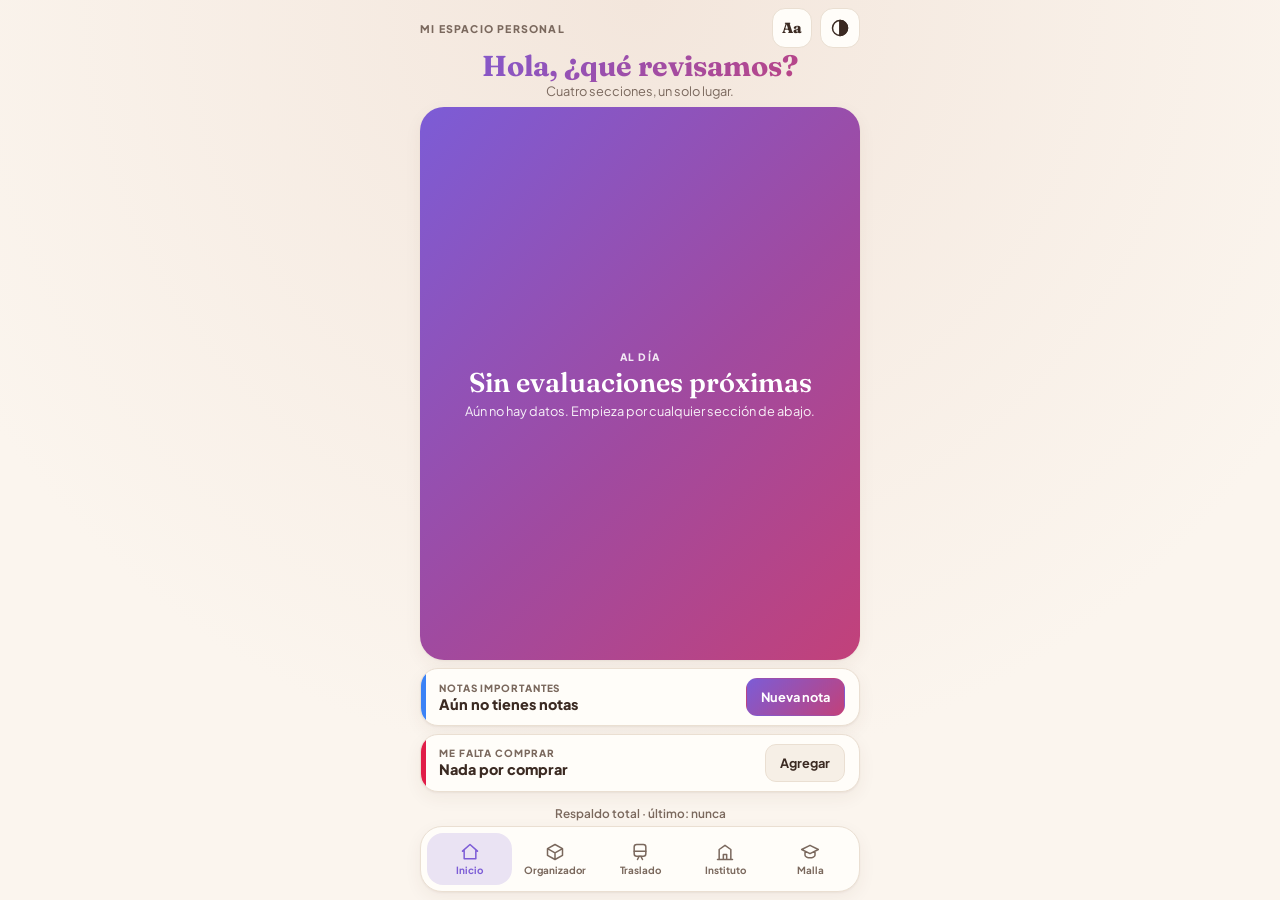
==== commit 6d4ac0b4: "Add files via upload" ====
--- a/index.html
+++ b/index.html
@@ -12,7 +12,7 @@
   <meta name="mobile-web-app-capable" content="yes">
   <meta name="apple-mobile-web-app-title" content="Mi Espacio">
   <script>try{var t=localStorage.getItem('app_tema')||'auto';var d=t==='oscuro'||(t==='auto'&&matchMedia('(prefers-color-scheme: dark)').matches);document.documentElement.dataset.theme=d?'dark':'light'}catch(e){}</script>
-  <script>try{var F={fraunces:"'Fraunces',Georgia,serif",jakarta:"'Plus Jakarta Sans',system-ui,sans-serif",fira:"'Fira Sans',system-ui,sans-serif",chivo:"'Chivo',system-ui,sans-serif",space:"'Space Grotesk',system-ui,sans-serif"},f=localStorage.getItem("app_fuente");if(F[f])document.documentElement.style.setProperty("--serif",F[f])}catch(e){}</script>
+  <script>try{var F={fraunces:"'Fraunces',Georgia,serif",jakarta:"'Plus Jakarta Sans',system-ui,sans-serif",fira:"'Fira Sans',system-ui,sans-serif",chivo:"'Chivo',system-ui,sans-serif",space:"'Space Grotesk',system-ui,sans-serif"},f=localStorage.getItem("app_fuente")||localStorage.getItem("estacion_fuente_titulos");if(F[f])document.documentElement.style.setProperty("--serif",F[f])}catch(e){}</script>
   <link rel="preconnect" href="https://fonts.googleapis.com">
   <link rel="preconnect" href="https://fonts.gstatic.com" crossorigin>
   <link href="https://fonts.googleapis.com/css2?family=Fraunces:wght@600;700&family=Fira+Sans:wght@500;600;700&family=Chivo:wght@500;600;700&family=Space+Grotesk:wght@500;600;700&family=Plus+Jakarta+Sans:wght@400;600;700;800&display=swap" rel="stylesheet">
@@ -20,43 +20,46 @@
     :root{color-scheme:light;--bg:#fbf5ee;--bg1:#f3e6dc;--card:#fffdf9;--border:#eadfd2;--text:#3b2a22;--muted:#7a685d;--soft:#f6efe6;--g1:#7c5cd6;--g2:#c2417a;--ok:#2f7d5f;--warn:#c4623f;--serif:'Fraunces',Georgia,serif;--shadow:0 1px 2px rgba(80,50,30,.06),0 6px 18px rgba(80,50,30,.06)}
     [data-theme=dark]{color-scheme:dark;--bg:#14121a;--bg1:#1d1930;--card:#1e1b27;--border:#2d2939;--text:#efeaf7;--muted:#a39cb3;--soft:#26222f;--g1:#a78bfa;--g2:#f472b6;--ok:#5ed3a4;--warn:#f0916d;--shadow:0 1px 2px rgba(0,0,0,.3),0 8px 22px rgba(0,0,0,.25)}
     *{box-sizing:border-box;-webkit-tap-highlight-color:transparent;margin:0;padding:0}
-    html,body{min-height:100%}
-    body{font-family:'Plus Jakarta Sans',system-ui,sans-serif;min-height:100dvh;background:radial-gradient(circle at top,var(--bg1) 0%,var(--bg) 70%);color:var(--text);padding:calc(14px + env(safe-area-inset-top,0px)) 16px calc(96px + env(safe-area-inset-bottom,0px))}
-    .wrap{max-width:440px;margin:0 auto;display:flex;flex-direction:column;min-height:calc(100dvh - 110px - env(safe-area-inset-top,0px) - env(safe-area-inset-bottom,0px))}
+    html,body{width:100%;height:100dvh;max-height:100dvh;overflow:hidden;overscroll-behavior:none;position:fixed;inset:0}
+    body{font-family:'Plus Jakarta Sans',system-ui,sans-serif;background:radial-gradient(circle at top,var(--bg1) 0%,var(--bg) 70%);color:var(--text);padding:calc(8px + env(safe-area-inset-top,0px)) 16px calc(74px + env(safe-area-inset-bottom,0px))}
+    .wrap{max-width:440px;margin:0 auto;display:flex;flex-direction:column;height:100%;min-height:0}
     svg.i{width:20px;height:20px;fill:none;stroke:currentColor;stroke-width:1.8;stroke-linecap:round;stroke-linejoin:round;flex-shrink:0}
-    .top{display:flex;align-items:center;justify-content:space-between;margin-bottom:4px}
-    .eyebrow{font-size:.68rem;font-weight:800;letter-spacing:1.2px;text-transform:uppercase;color:var(--muted)}
+    .top{display:flex;align-items:center;justify-content:space-between;margin-bottom:2px;flex-shrink:0}
+    .eyebrow{font-size:.66rem;font-weight:800;letter-spacing:1.2px;text-transform:uppercase;color:var(--muted)}
     .ibtns{display:flex;gap:8px;position:relative}
-    .ibtn{width:44px;height:44px;border-radius:14px;background:var(--card);border:1.5px solid var(--border);color:var(--text);cursor:pointer;display:flex;align-items:center;justify-content:center;font:800 .95rem var(--serif);position:relative}
-    .ibtn .dot{position:absolute;top:8px;right:8px;width:9px;height:9px;border-radius:50%;background:var(--warn);display:none}
+    .ibtn{width:40px;height:40px;border-radius:13px;background:var(--card);border:1.5px solid var(--border);color:var(--text);cursor:pointer;display:flex;align-items:center;justify-content:center;font:800 .92rem var(--serif);position:relative}
+    .ibtn .dot{position:absolute;top:7px;right:7px;width:8px;height:8px;border-radius:50%;background:var(--warn);display:none}
     .ibtn .dot.on{display:block}
-    h1{text-align:center;font-family:var(--serif);font-size:2rem;font-weight:700;line-height:1.15;margin-top:6px;background:linear-gradient(135deg,var(--g1),var(--g2));-webkit-background-clip:text;background-clip:text;-webkit-text-fill-color:transparent}
-    .sub{text-align:center;font-size:.85rem;color:var(--muted);margin:4px 0 14px}
-    .stack{flex:1;display:flex;flex-direction:column;gap:12px}
-    .hero{flex:1;min-height:250px;border-radius:26px;padding:22px 20px 16px;color:#fff;background:linear-gradient(135deg,#7c5cd6 0%,#a04aa0 55%,#c2417a 100%);display:flex;flex-direction:column;box-shadow:var(--shadow);text-decoration:none}
-    .hero .main{flex:1;display:flex;flex-direction:column;align-items:center;justify-content:center;text-align:center;min-height:120px}
-    .lbl{font-size:.68rem;font-weight:800;letter-spacing:1.4px;text-transform:uppercase;opacity:.85}
-    .hero h2{font-family:var(--serif);font-size:1.75rem;font-weight:600;line-height:1.15;margin:6px 0}
-    .hero .meta{font-size:.85rem;opacity:.9}
-    .lst{margin-top:12px;border-top:1px solid rgba(255,255,255,.25);padding-top:10px;display:flex;flex-direction:column;gap:6px}
-    .lst .lbl{margin-bottom:2px}
-    .row{display:flex;align-items:center;gap:10px;background:rgba(255,255,255,.14);border-radius:14px;padding:9px 12px;min-height:44px;text-decoration:none;color:#fff}
-    .row .sh{width:10px;height:10px;flex-shrink:0;background:#fff}
-    .row .sh.c{border-radius:50%}.row .sh.t{clip-path:polygon(50% 0,100% 100%,0 100%);width:12px;height:11px}
-    .row .tx{flex:1;min-width:0;font-size:.85rem;font-weight:700;line-height:1.25}
-    .row .tx small{display:block;font-weight:500;opacity:.85;font-size:.72rem}
-    .row .tag{font-size:.7rem;font-weight:800;white-space:nowrap;background:rgba(0,0,0,.22);border-radius:99px;padding:4px 9px}
+    h1{text-align:center;font-family:var(--serif);font-size:clamp(1.45rem,4.5vh,1.8rem);font-weight:700;line-height:1.12;margin-top:0;background:linear-gradient(135deg,var(--g1),var(--g2));-webkit-background-clip:text;background-clip:text;-webkit-text-fill-color:transparent;flex-shrink:0}
+    .sub{text-align:center;font-size:.8rem;color:var(--muted);margin:1px 0 8px;flex-shrink:0}
+    .stack{flex:1;min-height:0;display:flex;flex-direction:column;gap:8px; justify-content:space-between}
+    .hero{flex:1;min-height:0;overflow:hidden;border-radius:24px;padding:14px 16px 12px;color:#fff;background:linear-gradient(135deg,#7c5cd6 0%,#a04aa0 55%,#c2417a 100%);display:flex;flex-direction:column;justify-content:center;box-shadow:var(--shadow);text-decoration:none}
+    .hero .main{flex:1;display:flex;flex-direction:column;align-items:center;justify-content:center;text-align:center;min-height:0}
+    .lbl{font-size:.64rem;font-weight:800;letter-spacing:1.3px;text-transform:uppercase;opacity:.88}
+    .hero h2{font-family:var(--serif);font-size:clamp(1.35rem,3.6vh,1.7rem);font-weight:600;line-height:1.15;margin:4px 0;display:-webkit-box;-webkit-line-clamp:2;-webkit-box-orient:vertical;overflow:hidden}
+    .hero .meta{font-size:.8rem;opacity:.92}
+    .lst{margin-top:8px;border-top:1px solid rgba(255,255,255,.24);padding-top:8px;display:flex;flex-direction:column;gap:5px;flex-shrink:0}
+    .lst .lbl{margin-bottom:1px}
+    .row{display:flex;align-items:center;gap:9px;background:rgba(255,255,255,.15);border-radius:13px;padding:7px 11px;min-height:38px;text-decoration:none;color:#fff}
+    .row .sh{width:9px;height:9px;flex-shrink:0;background:#fff}
+    .row .sh.c{border-radius:50%}.row .sh.t{clip-path:polygon(50% 0,100% 100%,0 100%);width:11px;height:10px}
+    .row .tx{flex:1;min-width:0;font-size:.82rem;font-weight:700;line-height:1.2;white-space:nowrap;overflow:hidden;text-overflow:ellipsis}
+    .row .tx small{display:block;font-weight:500;opacity:.86;font-size:.7rem;white-space:nowrap;overflow:hidden;text-overflow:ellipsis}
+    .row .tag{font-size:.68rem;font-weight:800;white-space:nowrap;background:rgba(0,0,0,.22);border-radius:99px;padding:3px 8px;flex-shrink:0}
     .row .tag.u{background:#fff;color:#a02a62}
-    .mini{display:flex;align-items:center;gap:12px;padding:14px 16px;background:var(--card);border:1px solid var(--border);border-radius:20px;box-shadow:var(--shadow);position:relative;overflow:hidden;padding-left:20px}
+    @media (max-height: 670px) {
+      .lst .row:nth-of-type(2) { display: none; }
+    }
+    .mini{flex-shrink:0;display:flex;align-items:center;gap:10px;padding:9px 14px 9px 18px;background:var(--card);border:1px solid var(--border);border-radius:18px;box-shadow:var(--shadow);position:relative;overflow:hidden}
     .mini::before{content:"";position:absolute;left:0;top:0;bottom:0;width:5px;background:var(--c)}
     .mini .tx{flex:1;min-width:0}
-    .mini .k{font-size:.64rem;font-weight:800;letter-spacing:1px;text-transform:uppercase;color:var(--muted)}
-    .mini .v{font-size:.95rem;font-weight:800;margin-top:1px}
-    .mini .s{font-size:.72rem;color:var(--muted);margin-top:1px}
-    .btn{min-height:44px;padding:0 16px;border-radius:12px;border:1.5px solid var(--border);background:var(--soft);color:var(--text);font:700 .85rem 'Plus Jakarta Sans',system-ui,sans-serif;cursor:pointer;text-decoration:none;display:inline-flex;align-items:center;justify-content:center;white-space:nowrap}
+    .mini .k{font-size:.62rem;font-weight:800;letter-spacing:.9px;text-transform:uppercase;color:var(--muted)}
+    .mini .v{font-size:.9rem;font-weight:800;margin-top:1px;white-space:nowrap;overflow:hidden;text-overflow:ellipsis}
+    .mini .s{font-size:.7rem;color:var(--muted);margin-top:1px;white-space:nowrap;overflow:hidden;text-overflow:ellipsis}
+    .btn{min-height:38px;padding:0 14px;border-radius:11px;border:1.5px solid var(--border);background:var(--soft);color:var(--text);font:700 .8rem 'Plus Jakarta Sans',system-ui,sans-serif;cursor:pointer;text-decoration:none;display:inline-flex;align-items:center;justify-content:center;white-space:nowrap;flex-shrink:0}
     .btn.p{background:linear-gradient(135deg,var(--g1),var(--g2));border-color:transparent;color:#fff}
     .btn.d{background:none;border-color:var(--border);color:var(--muted)}
-    .resp{background:none;border:0;color:var(--muted);font:600 .76rem 'Plus Jakarta Sans',system-ui,sans-serif;text-align:center;min-height:44px;cursor:pointer}
+    .resp{flex-shrink:0;background:none;border:0;color:var(--muted);font:600 .74rem 'Plus Jakarta Sans',system-ui,sans-serif;text-align:center;min-height:26px;padding:2px 0;cursor:pointer}
     .resp.w{color:var(--warn)}
     nav.bar{position:fixed;left:0;right:0;bottom:0;z-index:20;padding:8px 12px calc(8px + env(safe-area-inset-bottom,0px))}
     nav.bar div{max-width:440px;margin:0 auto;display:flex;background:var(--card);border:1px solid var(--border);border-radius:22px;box-shadow:var(--shadow);padding:6px}
@@ -83,7 +86,7 @@
     .opt small{display:block;font-weight:500;color:var(--muted);font-size:.72rem}
     .meter{height:6px;border-radius:99px;background:var(--soft);margin:8px 0;overflow:hidden}.meter i{display:block;height:100%;background:var(--ok)}.meter i.w{background:var(--warn)}
     .note{font-size:.76rem;color:var(--muted);line-height:1.45}
-    .toast{position:fixed;left:50%;bottom:calc(90px + env(safe-area-inset-bottom,0px));transform:translateX(-50%) translateY(20px);background:var(--text);color:var(--bg);padding:10px 16px;border-radius:12px;font-size:.82rem;font-weight:700;opacity:0;pointer-events:none;transition:.25s;max-width:90%;text-align:center;z-index:80}
+    .toast{position:fixed;left:50%;bottom:calc(82px + env(safe-area-inset-bottom,0px));transform:translateX(-50%) translateY(20px);background:var(--text);color:var(--bg);padding:9px 16px;border-radius:12px;font-size:.8rem;font-weight:700;opacity:0;pointer-events:none;transition:.25s;max-width:90%;text-align:center;z-index:80}
     .toast.show{opacity:1;transform:translateX(-50%) translateY(0)}
   </style>
 </head>
@@ -149,12 +152,12 @@
     <symbol id="i-x" viewBox="0 0 24 24"><path d="M6 6l12 12M18 6L6 18"/></symbol>
   </defs></svg>
 
-  <script src="app.js"></script>
+  <script src="app.js?v=4"></script>
   <script>
     const $ = s => document.querySelector(s), $$ = s => [...document.querySelectorAll(s)];
     const leer = (k, d) => { try { const v = JSON.parse(localStorage.getItem(k)); return v ?? d; } catch (e) { return d; } };
     const esc = s => String(s ?? '').replace(/[&<>"']/g, c => ({ '&': '&amp;', '<': '&lt;', '>': '&gt;', '"': '&quot;', "'": '&#39;' }[c]));
-    let tt; function toast(t) { const el = $('#toast'); el.textContent = t; el.classList.add('show'); clearTimeout(tt); tt = setTimeout(() => el.classList.remove('show'), 2600); }
+    let tt; function toast(t) { const el = $('#toast'); el.textContent = t; el.classList.add('show'); clearTimeout(tt); tt = setTimeout(() => el.classList.remove('show'), 2400); }
     const abrir = id => $('#' + id).classList.add('open');
     const cerrar = () => $$('.ov').forEach(o => o.classList.remove('open'));
     $$('.ov').forEach(o => o.addEventListener('click', e => { if (e.target === o || e.target.closest('[data-x]')) cerrar(); }));
@@ -175,11 +178,11 @@
 
     const FUENTES = { fraunces: ['Fraunces', "'Fraunces',Georgia,serif"], jakarta: ['Plus Jakarta Sans', "'Plus Jakarta Sans',system-ui,sans-serif"], fira: ['Fira Sans', "'Fira Sans',system-ui,sans-serif"], chivo: ['Chivo', "'Chivo',system-ui,sans-serif"], space: ['Space Grotesk', "'Space Grotesk',system-ui,sans-serif"] };
     function aplicarFuente() {
-      let f = 'fraunces'; try { f = localStorage.getItem('app_fuente') || 'fraunces'; } catch (e) {} if (!FUENTES[f]) f = 'fraunces';
+      let f = 'fraunces'; try { f = localStorage.getItem('app_fuente') || localStorage.getItem('estacion_fuente_titulos') || 'fraunces'; } catch (e) {} if (!FUENTES[f]) f = 'fraunces';
       document.documentElement.style.setProperty('--serif', FUENTES[f][1]); $('#f-act').textContent = FUENTES[f][0];
       $('#f-lista').innerHTML = Object.keys(FUENTES).map(k => `<button class="opt ${k === f ? 'on' : ''}" data-f="${k}" style="font-family:${FUENTES[k][1]}">${FUENTES[k][0]}</button>`).join('');
     }
-    $('#f-lista').onclick = e => { const b = e.target.closest('[data-f]'); if (!b) return; try { localStorage.setItem('app_fuente', b.dataset.f); } catch (er) {} aplicarFuente(); };
+    $('#f-lista').onclick = e => { const b = e.target.closest('[data-f]'); if (!b) return; try { localStorage.setItem('app_fuente', b.dataset.f); localStorage.setItem('estacion_fuente_titulos', b.dataset.f); } catch (er) {} aplicarFuente(); };
     $('#btn-fuente').onclick = () => abrir('ov-fuente');
     $('#btn-fuente2').onclick = () => { cerrar(); abrir('ov-fuente'); };
     aplicarFuente();
@@ -192,8 +195,7 @@
     const fechaLarga = s => new Date(u(s) + 12 * 36e5).toLocaleDateString('es-CL', { weekday: 'long', day: 'numeric', month: 'long', timeZone: 'UTC' });
     const cuando = n => n === 0 ? 'Hoy' : n === 1 ? 'Mañana' : 'En ' + n + ' días';
 
-    /* ---------- Próximo + los que siguen + los que conviene empezar antes ---------- */
-    // Ramos de 4 créditos de la malla: los certámenes de estos ramos se estudian con más antelación.
+    /* ---------- Próximo (compacto: el principal + solo 1 siguiente para que la portada quede fija) ---------- */
     const RAMOS_PESADOS = ['matemática', 'análisis y diseño', 'inglés i', 'taller integrado', 'taller de programación'];
     const ANTELACION = { trabajo: 7, presentacion: 5, certamen: 3 };
     const FORMA = { certamen: 'c', trabajo: '', presentacion: 't' };
@@ -202,21 +204,42 @@
       if (k === 'certamen' && RAMOS_PESADOS.some(r => t.includes(r))) return 5;
       return ANTELACION[k] ?? 3;
     }
+    function obtenerRamosAprobados() {
+      const est = leer('mallaEstado', null);
+      if (est && typeof est === 'object') {
+        const apr = Object.values(est).filter(Boolean).length;
+        return { apr, tot: 50 };
+      }
+      const res = leer('mallaResumen', null);
+      if (res && typeof res === 'object') {
+        return { apr: res.a || 0, tot: res.t || 50 };
+      }
+      return { apr: 0, tot: 50 };
+    }
     function pintarProximo() {
       const cal = leer('estacion_cal_items_v2', []);
       const items = (Array.isArray(cal) ? cal : []).filter(x => x && !x.checked && x.evalDate && dias(x.evalDate) >= 0).sort((a, b) => dias(a.evalDate) - dias(b.evalDate));
       const h = $('#hero');
-      if (!items.length) { h.innerHTML = '<div class="main"><div class="lbl">Al día</div><h2>Sin evaluaciones próximas</h2><div class="meta">Aún no hay datos. Empieza por cualquier sección de abajo.</div></div>'; h.style.minHeight = '150px'; return; }
-      const p = items[0], n = dias(p.evalDate), est = leer('mallaEstado', {}), apr = Object.values(est || {}).filter(Boolean).length;
-      const fila = (it, tag, extra, urg) => { const k = it.kind || 'certamen'; return `<a class="row" href="instituto.html"><span class="sh ${FORMA[k] ?? ''}"></span><span class="tx">${esc(it.title)}<small>${extra}</small></span><span class="tag ${urg ? 'u' : ''}">${tag}</span></a>`; };
-      const despues = items.slice(1, 4).map(it => fila(it, cuando(dias(it.evalDate)), esc(fechaLarga(it.evalDate)))).join('');
-      const empezar = items.map(it => { const ini = dias(it.evalDate) - antelacion(it); return { it, ini }; })
-        .filter(x => x.ini <= 7 && ['trabajo', 'presentacion'].includes(x.it.kind || '') || (x.it.kind === 'certamen' && antelacion(x.it) >= 5 && x.ini <= 7))
-        .sort((a, b) => a.ini - b.ini).slice(0, 3)
-        .map(({ it, ini }) => fila(it, ini <= 0 ? 'Empieza ya' : 'Empieza en ' + ini + (ini === 1 ? ' día' : ' días'), 'Entrega ' + esc(fechaLarga(it.evalDate)) + ' · prepara ~' + antelacion(it) + ' días', ini <= 0)).join('');
-      h.innerHTML = `<a class="main" href="instituto.html" style="color:inherit;text-decoration:none"><div class="lbl">Próximo</div><h2>${esc(p.title)}</h2><div class="meta">${cuando(n)}${apr ? ' · ' + apr + (apr === 1 ? ' ramo aprobado' : ' ramos aprobados') : ''}</div></a>`
-        + (despues ? `<div class="lst"><div class="lbl">Siguen después</div>${despues}</div>` : '')
-        + (empezar ? `<div class="lst"><div class="lbl">Conviene empezar antes</div>${empezar}</div>` : '');
+      if (!items.length) {
+        h.innerHTML = '<div class="main"><div class="lbl">Al día</div><h2>Sin evaluaciones próximas</h2><div class="meta">Aún no hay datos. Empieza por cualquier sección de abajo.</div></div>';
+        return;
+      }
+      const p = items[0], n = dias(p.evalDate), { apr, tot } = obtenerRamosAprobados();
+      const fila = (it, tag, extra, urg) => {
+        const k = it.kind || 'certamen';
+        return `<a class="row" href="instituto.html"><span class="sh ${FORMA[k] ?? ''}"></span><span class="tx">${esc(it.title)}<small>${extra}</small></span><span class="tag ${urg ? 'u' : ''}">${tag}</span></a>`;
+      };
+      const ini = it => dias(it.evalDate) - antelacion(it);
+      const urgente = ini(p) <= 0 && ['trabajo', 'presentacion'].includes(p.kind || '');
+      const sig = items[1];
+      const filas = [];
+      if (sig) {
+        const iSig = ini(sig);
+        const urgSig = iSig <= 0 && ['trabajo', 'presentacion'].includes(sig.kind || '');
+        filas.push(fila(sig, urgSig ? 'Empieza ya' : cuando(dias(sig.evalDate)), esc(fechaLarga(sig.evalDate)) + (urgSig ? ' · ' + cuando(dias(sig.evalDate)).toLowerCase() : ''), urgSig));
+      }
+      h.innerHTML = `<a class="main" href="instituto.html" style="color:inherit;text-decoration:none"><div class="lbl">Próximo</div><h2>${esc(p.title)}</h2><div class="meta">${cuando(n)}${urgente ? ' · empieza ya' : ''}${apr ? ' · ' + apr + ' de ' + tot + ' ramos aprobados' : ''}</div></a>`
+        + (filas.length ? `<div class="lst"><div class="lbl">Sigue después</div>${filas.join('')}</div>` : '');
     }
     pintarProximo();
 
@@ -246,19 +269,8 @@
       $('#c-v').textContent = n ? n + (n === 1 ? ' producto por reponer' : ' productos por reponer') : 'Nada por comprar';
       $('#c-s').textContent = Object.entries(por).map(([k, v]) => k + ' (' + v + ')').join(' · ');
       $('#c-b').textContent = n ? 'Ver lista' : 'Agregar'; $('#c-b').href = n ? 'compras.html#falta' : 'compras.html';
-      const bi = $('#b-inv'); if (n) { bi.textContent = n; bi.classList.add('on'); }
-    }
-
-    /* ---------- Insignias de la barra ---------- */
-    (function () {
-      const dat = leer('estacion_detallada_data', null), cats = leer('estacion_categorias', null);
-      if (dat && cats && Array.isArray(dat.renaico) && Array.isArray(cats.renaico)) {
-        const falta = dat.renaico.filter(it => { const c = cats.renaico.find(x => x.key === it.cat); return c && c.packing && !it.checked; }).length;
-        if (falta) { $('#b-tra').textContent = falta; $('#b-tra').classList.add('on'); }
-      }
-      const cal = leer('estacion_cal_items_v2', []), s = (Array.isArray(cal) ? cal : []).filter(x => x && !x.checked && x.evalDate && dias(x.evalDate) >= 0 && dias(x.evalDate) <= 7).length;
-      if (s) { $('#b-ins').textContent = s; $('#b-ins').classList.add('on'); }
-    })();
+      if (window.MiEspacio && MiEspacio.actualizarNav) MiEspacio.actualizarNav();
+    }
 
     /* ---------- Respaldo total ---------- */
     function pintarRespaldo() {
@@ -292,8 +304,9 @@
     };
 
     pintarNotas(); pintarCompras(); pintarRespaldo();
+    if (window.MiEspacio && MiEspacio.actualizarNav) MiEspacio.actualizarNav();
     { const t = leer('portada_ultimo_respaldo', null), r = leer('portada_recordar', false); if (r && t && Date.now() - new Date(t) >= 7 * 864e5) setTimeout(() => toast('Toca "Respaldo total" para guardar tu respaldo'), 800); }
-    addEventListener('pageshow', () => { pintarProximo(); pintarNotas(); pintarCompras(); pintarRespaldo(); });
+    addEventListener('pageshow', () => { pintarProximo(); pintarNotas(); pintarCompras(); pintarRespaldo(); if (window.MiEspacio && MiEspacio.actualizarNav) MiEspacio.actualizarNav(); });
   </script>
 </body>
 </html>
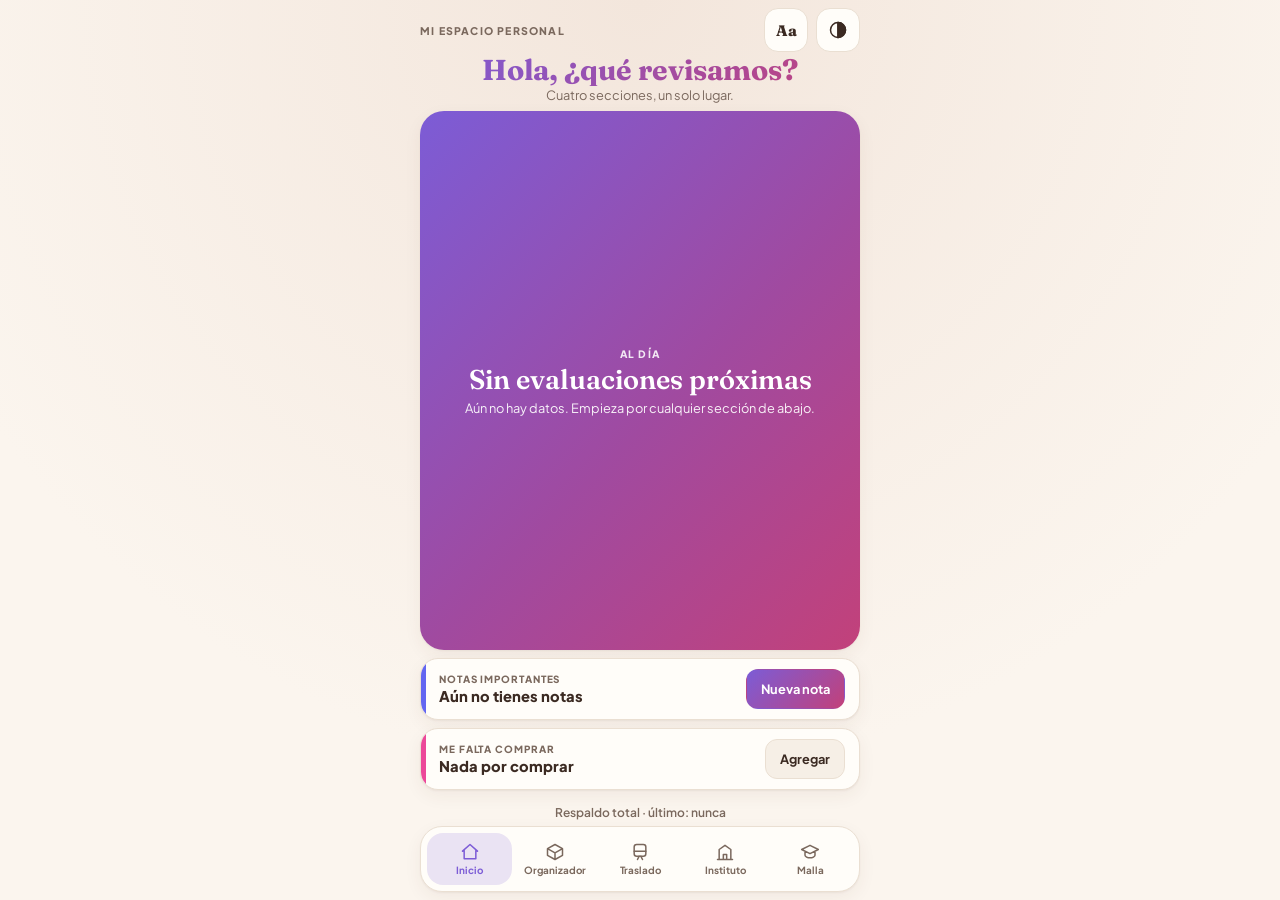
==== commit 0f2e1b9c: "Add files via upload" ====
--- a/index.html
+++ b/index.html
@@ -27,12 +27,12 @@
     .top{display:flex;align-items:center;justify-content:space-between;margin-bottom:2px;flex-shrink:0}
     .eyebrow{font-size:.66rem;font-weight:800;letter-spacing:1.2px;text-transform:uppercase;color:var(--muted)}
     .ibtns{display:flex;gap:8px;position:relative}
-    .ibtn{width:40px;height:40px;border-radius:13px;background:var(--card);border:1.5px solid var(--border);color:var(--text);cursor:pointer;display:flex;align-items:center;justify-content:center;font:800 .92rem var(--serif);position:relative}
+    .ibtn{width:44px;height:44px;border-radius:14px;background:var(--card);border:1.5px solid var(--border);color:var(--text);cursor:pointer;display:flex;align-items:center;justify-content:center;font:800 .95rem var(--serif);position:relative}
     .ibtn .dot{position:absolute;top:7px;right:7px;width:8px;height:8px;border-radius:50%;background:var(--warn);display:none}
     .ibtn .dot.on{display:block}
     h1{text-align:center;font-family:var(--serif);font-size:clamp(1.45rem,4.5vh,1.8rem);font-weight:700;line-height:1.12;margin-top:0;background:linear-gradient(135deg,var(--g1),var(--g2));-webkit-background-clip:text;background-clip:text;-webkit-text-fill-color:transparent;flex-shrink:0}
     .sub{text-align:center;font-size:.8rem;color:var(--muted);margin:1px 0 8px;flex-shrink:0}
-    .stack{flex:1;min-height:0;display:flex;flex-direction:column;gap:8px; justify-content:space-between}
+    .stack{flex:1;min-height:0;display:flex;flex-direction:column;gap:8px;justify-content:space-between}
     .hero{flex:1;min-height:0;overflow:hidden;border-radius:24px;padding:14px 16px 12px;color:#fff;background:linear-gradient(135deg,#7c5cd6 0%,#a04aa0 55%,#c2417a 100%);display:flex;flex-direction:column;justify-content:center;box-shadow:var(--shadow);text-decoration:none}
     .hero .main{flex:1;display:flex;flex-direction:column;align-items:center;justify-content:center;text-align:center;min-height:0}
     .lbl{font-size:.64rem;font-weight:800;letter-spacing:1.3px;text-transform:uppercase;opacity:.88}
@@ -50,40 +50,63 @@
     @media (max-height: 670px) {
       .lst .row:nth-of-type(2) { display: none; }
     }
-    .mini{flex-shrink:0;display:flex;align-items:center;gap:10px;padding:9px 14px 9px 18px;background:var(--card);border:1px solid var(--border);border-radius:18px;box-shadow:var(--shadow);position:relative;overflow:hidden}
+    .mini{flex-shrink:0;display:flex;align-items:center;gap:10px;padding:10px 14px 10px 18px;background:var(--card);border:1px solid var(--border);border-radius:18px;box-shadow:var(--shadow);position:relative;overflow:hidden}
     .mini::before{content:"";position:absolute;left:0;top:0;bottom:0;width:5px;background:var(--c)}
-    .mini .tx{flex:1;min-width:0}
+    .mini .tx{flex:1;min-width:0;text-decoration:none;color:inherit;display:block}
     .mini .k{font-size:.62rem;font-weight:800;letter-spacing:.9px;text-transform:uppercase;color:var(--muted)}
-    .mini .v{font-size:.9rem;font-weight:800;margin-top:1px;white-space:nowrap;overflow:hidden;text-overflow:ellipsis}
-    .mini .s{font-size:.7rem;color:var(--muted);margin-top:1px;white-space:nowrap;overflow:hidden;text-overflow:ellipsis}
-    .btn{min-height:38px;padding:0 14px;border-radius:11px;border:1.5px solid var(--border);background:var(--soft);color:var(--text);font:700 .8rem 'Plus Jakarta Sans',system-ui,sans-serif;cursor:pointer;text-decoration:none;display:inline-flex;align-items:center;justify-content:center;white-space:nowrap;flex-shrink:0}
+    .mini .v{font-size:.92rem;font-weight:800;margin-top:2px;white-space:nowrap;overflow:hidden;text-overflow:ellipsis}
+    .mini .s{font-size:.72rem;color:var(--muted);margin-top:2px;white-space:nowrap;overflow:hidden;text-overflow:ellipsis}
+    .btn{min-height:40px;padding:0 14px;border-radius:12px;border:1.5px solid var(--border);background:var(--soft);color:var(--text);font:700 .8rem 'Plus Jakarta Sans',system-ui,sans-serif;cursor:pointer;text-decoration:none;display:inline-flex;align-items:center;justify-content:center;white-space:nowrap;flex-shrink:0}
     .btn.p{background:linear-gradient(135deg,var(--g1),var(--g2));border-color:transparent;color:#fff}
     .btn.d{background:none;border-color:var(--border);color:var(--muted)}
-    .resp{flex-shrink:0;background:none;border:0;color:var(--muted);font:600 .74rem 'Plus Jakarta Sans',system-ui,sans-serif;text-align:center;min-height:26px;padding:2px 0;cursor:pointer}
+    .resp{flex-shrink:0;background:none;border:0;color:var(--muted);font:600 .75rem 'Plus Jakarta Sans',system-ui,sans-serif;text-align:center;min-height:28px;padding:2px 0;cursor:pointer}
     .resp.w{color:var(--warn)}
     nav.bar{position:fixed;left:0;right:0;bottom:0;z-index:20;padding:8px 12px calc(8px + env(safe-area-inset-bottom,0px))}
     nav.bar div{max-width:440px;margin:0 auto;display:flex;background:var(--card);border:1px solid var(--border);border-radius:22px;box-shadow:var(--shadow);padding:6px}
     nav.bar a{flex:1;min-height:52px;display:flex;flex-direction:column;align-items:center;justify-content:center;gap:2px;font-size:.62rem;font-weight:700;color:var(--muted);text-decoration:none;border-radius:16px;position:relative}
     nav.bar a.on{background:color-mix(in srgb,var(--g1) 16%,var(--card));color:var(--g1)}
     nav.bar a b{position:absolute;top:2px;left:calc(50% + 4px);min-width:16px;height:16px;border-radius:99px;background:var(--g1);color:#fff;font-size:.6rem;display:none;align-items:center;justify-content:center;padding:0 4px}
+    [data-theme=dark] nav.bar a b{color:#14121a;font-weight:800}
     nav.bar a b.on{display:flex}
-    .ov{position:fixed;inset:0;z-index:60;background:rgba(0,0,0,.55);display:none;align-items:center;justify-content:center;padding:18px}
+    .ov{position:fixed;inset:0;z-index:60;background:rgba(0,0,0,.58);backdrop-filter:blur(4px);display:none;align-items:center;justify-content:center;padding:18px}
     .ov.open{display:flex}
-    .dlg{width:100%;max-width:380px;max-height:88dvh;overflow:auto;background:var(--card);border:1px solid var(--border);border-radius:22px;padding:18px;box-shadow:var(--shadow)}
+    .dlg{width:100%;max-width:380px;max-height:88dvh;overflow:auto;background:var(--card);border:1px solid var(--border);border-radius:22px;padding:18px;box-shadow:0 20px 50px rgba(0,0,0,.45)}
     .dlg h3{font-family:var(--serif);font-size:1.15rem;margin-bottom:10px;display:flex;justify-content:space-between;align-items:center}
-    .dlg h3 button{width:44px;height:44px;margin:-8px -8px -8px 0;border:0;background:none;color:var(--muted);cursor:pointer}
-    .dlg label{display:block;font-size:.64rem;font-weight:800;letter-spacing:1px;text-transform:uppercase;color:var(--muted);margin:10px 0 4px}
-    .dlg input[type=text],.dlg textarea{width:100%;padding:12px;border-radius:12px;border:1.5px solid var(--border);background:var(--soft);color:var(--text);font:600 .92rem 'Plus Jakarta Sans',system-ui,sans-serif}
+    .dlg h3 button{width:44px;height:44px;margin:-8px -8px -8px 0;border:0;background:none;color:var(--muted);cursor:pointer;display:inline-flex;align-items:center;justify-content:center}
+    .dlg label.lbl-in{display:block;font-size:.64rem;font-weight:800;letter-spacing:1px;text-transform:uppercase;color:var(--muted);margin:10px 0 4px}
+    .dlg input[type=text],.dlg textarea{width:100%;padding:12px;border-radius:12px;border:1.5px solid var(--border);background:var(--soft);color:var(--text);font:600 .92rem 'Plus Jakarta Sans',system-ui,sans-serif;outline:none}
+    .dlg input[type=text]:focus,.dlg textarea:focus{border-color:var(--g1)}
     .dlg textarea{min-height:90px;resize:vertical}
-    .acts{display:flex;gap:8px;margin-top:14px}.acts .btn{flex:1}
-    .cols{display:flex;gap:10px}
-    .cols button{width:44px;height:44px;border-radius:50%;border:3px solid transparent;cursor:pointer}
+    .acts{display:flex;gap:8px;margin-top:14px}.acts .btn{flex:1;min-height:44px}
+    .cols{display:flex;gap:10px;margin:4px 0 6px}
+    .cols button{width:34px;height:34px;border-radius:50%;border:3px solid transparent;cursor:pointer}
     .cols button.on{border-color:var(--text)}
-    .chk{display:flex;align-items:center;gap:10px;min-height:44px;font-weight:700;font-size:.9rem;margin-top:6px}
-    .chk input{width:22px;height:22px;accent-color:var(--g1)}
-    .opt{display:flex;align-items:center;justify-content:space-between;width:100%;min-height:52px;padding:0 12px;margin-bottom:6px;border-radius:14px;border:1.5px solid var(--border);background:var(--soft);color:var(--text);font:700 .9rem 'Plus Jakarta Sans',system-ui,sans-serif;cursor:pointer;text-align:left}
-    .opt.on{border-color:var(--g1)}
-    .opt small{display:block;font-weight:500;color:var(--muted);font-size:.72rem}
+    /* Casilla dibujada sin chincheta */
+    .chk-draw{display:flex;align-items:center;gap:10px;min-height:44px;font-weight:700;font-size:.9rem;margin-top:6px;cursor:pointer;user-select:none}
+    .chk-draw input{display:none}
+    .chk-draw i{width:24px;height:24px;border-radius:7px;border:2px solid var(--border);background:var(--soft);display:inline-flex;align-items:center;justify-content:center;color:transparent;transition:.15s}
+    .chk-draw input:checked + i{background:var(--g1);border-color:var(--g1);color:#fff}
+    [data-theme=dark] .chk-draw input:checked + i{color:#14121a}
+    /* Switch para recordar cada 7 días */
+    .sw-row{display:flex;align-items:center;justify-content:space-between;gap:12px;margin-top:12px;padding-top:12px;border-top:1px solid var(--border);cursor:pointer}
+    .sw-row b{display:block;font-size:.86rem}
+    .sw-row small{display:block;font-size:.72rem;color:var(--muted);margin-top:2px}
+    .sw-in{appearance:none;-webkit-appearance:none;width:44px;height:26px;border-radius:99px;background:var(--soft);border:1.5px solid var(--border);position:relative;cursor:pointer;flex-shrink:0;transition:.18s}
+    .sw-in::after{content:"";position:absolute;top:2px;left:2px;width:19px;height:19px;border-radius:50%;background:var(--muted);transition:.18s}
+    .sw-in:checked{background:var(--g1);border-color:var(--g1)}
+    .sw-in:checked::after{transform:translateX(18px);background:#fff}
+    /* Opciones de tema con muestra y círculo radio */
+    .opt{display:flex;align-items:center;gap:12px;width:100%;min-height:56px;padding:8px 12px;margin-bottom:8px;border-radius:14px;border:1.5px solid var(--border);background:var(--soft);color:var(--text);font:700 .88rem 'Plus Jakarta Sans',system-ui,sans-serif;cursor:pointer;text-align:left}
+    .opt.on{border-color:var(--g1);background:color-mix(in srgb,var(--g1) 12%,var(--soft))}
+    .opt .sw{width:26px;height:26px;border-radius:8px;border:1px solid var(--border);flex-shrink:0}
+    .opt .sw.auto{background:linear-gradient(90deg,#fbf5ee 50%,#14121a 50%)}
+    .opt .sw.claro{background:#fbf5ee}
+    .opt .sw.oscuro{background:#14121a}
+    .opt .tx{flex:1;min-width:0}
+    .opt small{display:block;font-weight:500;color:var(--muted);font-size:.72rem;margin-top:1px}
+    .opt .rad{width:20px;height:20px;border-radius:50%;border:2px solid var(--muted);display:grid;place-items:center;flex-shrink:0}
+    .opt.on .rad{border-color:var(--g1)}
+    .opt.on .rad::after{content:"";width:10px;height:10px;border-radius:50%;background:var(--g1)}
     .meter{height:6px;border-radius:99px;background:var(--soft);margin:8px 0;overflow:hidden}.meter i{display:block;height:100%;background:var(--ok)}.meter i.w{background:var(--warn)}
     .note{font-size:.76rem;color:var(--muted);line-height:1.45}
     .toast{position:fixed;left:50%;bottom:calc(82px + env(safe-area-inset-bottom,0px));transform:translateX(-50%) translateY(20px);background:var(--text);color:var(--bg);padding:9px 16px;border-radius:12px;font-size:.8rem;font-weight:700;opacity:0;pointer-events:none;transition:.25s;max-width:90%;text-align:center;z-index:80}
@@ -104,8 +127,8 @@
 
     <div class="stack">
       <section class="hero" id="hero"></section>
-      <div class="mini" style="--c:#3b82f6"><div class="tx"><div class="k" id="n-k">Notas importantes</div><div class="v" id="n-v"></div></div><button class="btn p" id="btn-nota">Nueva nota</button></div>
-      <div class="mini" style="--c:#e11d48"><div class="tx"><div class="k">Me falta comprar</div><div class="v" id="c-v"></div><div class="s" id="c-s"></div></div><a class="btn" id="c-b" href="compras.html">Agregar</a></div>
+      <div class="mini" style="--c:#6366f1"><a class="tx" href="instituto.html#notas"><div class="k" id="n-k">Notas importantes</div><div class="v" id="n-v"></div></a><button class="btn p" id="btn-nota">Nueva nota</button></div>
+      <div class="mini" style="--c:#ec4899"><a class="tx" href="compras.html#falta"><div class="k">Me falta comprar</div><div class="v" id="c-v"></div><div class="s" id="c-s"></div></a><a class="btn" id="c-b" href="compras.html">Agregar</a></div>
       <button class="resp" id="resp-linea">Respaldo total · último: nunca</button>
     </div>
   </div>
@@ -120,24 +143,24 @@
 
   <!-- Ventanas en medio -->
   <div class="ov" id="ov-nota"><div class="dlg"><h3>Nueva nota importante <button data-x aria-label="Cerrar"><svg class="i"><use href="#i-x"/></svg></button></h3>
-    <label for="nt">Título</label><input type="text" id="nt" maxlength="80">
-    <label for="nx">Nota</label><textarea id="nx"></textarea>
-    <label>Color</label><div class="cols" id="nc"></div>
-    <label class="chk"><input type="checkbox" id="nf" checked> Fijar arriba</label>
+    <label class="lbl-in" for="nt">Título</label><input type="text" id="nt" maxlength="80" placeholder="Ej: Entregar informe ABP">
+    <label class="lbl-in" for="nx">Nota</label><textarea id="nx" placeholder="Escribe el detalle..."></textarea>
+    <label class="lbl-in">Color</label><div class="cols" id="nc"></div>
+    <label class="chk-draw"><input type="checkbox" id="nf" checked><i><svg width="14" height="14" viewBox="0 0 24 24" fill="none" stroke="currentColor" stroke-width="3" stroke-linecap="round" stroke-linejoin="round"><path d="M5 12.5l4.5 4.5L19 7.5"/></svg></i><span>Fijar arriba</span></label>
     <div class="acts"><button class="btn" data-x>Cancelar</button><button class="btn p" id="ng">Guardar en Instituto</button></div></div></div>
 
   <div class="ov" id="ov-resp"><div class="dlg"><h3>Respaldo total <button data-x aria-label="Cerrar"><svg class="i"><use href="#i-x"/></svg></button></h3>
     <p class="note" id="r-est" style="font-weight:700"></p><div class="meter"><i id="r-bar"></i></div><p class="note" id="r-txt"></p>
     <div class="acts"><button class="btn p" id="btn-resp">Respaldar todo</button><button class="btn" id="btn-rest">Restaurar</button></div>
-    <label class="chk"><input type="checkbox" id="r-rec"> Recordarme cada 7 días</label><p class="note">Abre el menú de compartir del teléfono.</p>
+    <label class="sw-row"><div><b>Recordarme cada 7 días</b><small>Abre el menú de compartir del teléfono</small></div><input type="checkbox" class="sw-in" id="r-rec"></label>
     <input type="file" id="file-rest" accept=".json,application/json" style="display:none"></div></div>
 
   <div class="ov" id="ov-tema"><div class="dlg"><h3>Cambiar tema <button data-x aria-label="Cerrar"><svg class="i"><use href="#i-x"/></svg></button></h3>
-    <button class="opt" data-t="auto">Automático<small>Sigue al teléfono</small></button>
-    <button class="opt" data-t="claro">Claro<small>Fondo crema y tarjetas blancas</small></button>
-    <button class="opt" data-t="oscuro">Oscuro<small>Fondo violeta muy oscuro</small></button>
-    <p class="note" style="margin:6px 0 10px">Se aplica a todas las páginas. Cada sección mantiene su color de acento.</p>
-    <button class="opt" id="btn-fuente2">Letra de los títulos<small id="f-act">Fraunces</small></button></div></div>
+    <button class="opt" data-t="auto"><span class="sw auto"></span><span class="tx">Automático<small>Sigue al teléfono</small></span><span class="rad"></span></button>
+    <button class="opt" data-t="claro"><span class="sw claro"></span><span class="tx">Claro<small>Fondo crema y tarjetas blancas</small></span><span class="rad"></span></button>
+    <button class="opt" data-t="oscuro"><span class="sw oscuro"></span><span class="tx">Oscuro<small>Fondo violeta muy oscuro</small></span><span class="rad"></span></button>
+    <p class="note" style="margin:6px 0 10px">Se aplica a todas las páginas a la vez: portada, Organizador, Traslado, Instituto y Malla. Cada sección mantiene su color de acento.</p>
+    <button class="opt" id="btn-fuente2"><span style="font:800 .95rem var(--serif);width:26px;text-align:center">Aa</span><span class="tx">Letra de los títulos<small id="f-act">Fraunces</small></span><span style="color:var(--muted);font-size:1.1rem">›</span></button></div></div>
 
   <div class="ov" id="ov-fuente"><div class="dlg"><h3>Letra de los títulos <button data-x aria-label="Cerrar"><svg class="i"><use href="#i-x"/></svg></button></h3><div id="f-lista"></div></div></div>
   <div class="toast" id="toast"></div>
@@ -152,7 +175,7 @@
     <symbol id="i-x" viewBox="0 0 24 24"><path d="M6 6l12 12M18 6L6 18"/></symbol>
   </defs></svg>
 
-  <script src="app.js?v=4"></script>
+  <script src="app.js?v=5"></script>
   <script>
     const $ = s => document.querySelector(s), $$ = s => [...document.querySelectorAll(s)];
     const leer = (k, d) => { try { const v = JSON.parse(localStorage.getItem(k)); return v ?? d; } catch (e) { return d; } };
@@ -162,7 +185,7 @@
     const cerrar = () => $$('.ov').forEach(o => o.classList.remove('open'));
     $$('.ov').forEach(o => o.addEventListener('click', e => { if (e.target === o || e.target.closest('[data-x]')) cerrar(); }));
 
-    /* ---------- Tema (se guarda una vez en app_tema y todas las páginas lo leen) ---------- */
+    /* ---------- Tema ---------- */
     const mq = matchMedia('(prefers-color-scheme: dark)');
     const pref = () => { try { return localStorage.getItem('app_tema') || 'auto'; } catch (e) { return 'auto'; } };
     function aplicarTema() {
@@ -180,7 +203,7 @@
     function aplicarFuente() {
       let f = 'fraunces'; try { f = localStorage.getItem('app_fuente') || localStorage.getItem('estacion_fuente_titulos') || 'fraunces'; } catch (e) {} if (!FUENTES[f]) f = 'fraunces';
       document.documentElement.style.setProperty('--serif', FUENTES[f][1]); $('#f-act').textContent = FUENTES[f][0];
-      $('#f-lista').innerHTML = Object.keys(FUENTES).map(k => `<button class="opt ${k === f ? 'on' : ''}" data-f="${k}" style="font-family:${FUENTES[k][1]}">${FUENTES[k][0]}</button>`).join('');
+      $('#f-lista').innerHTML = Object.keys(FUENTES).map(k => `<button class="opt ${k === f ? 'on' : ''}" data-f="${k}" style="font-family:${FUENTES[k][1]}"><span class="tx">${FUENTES[k][0]}</span><span class="rad"></span></button>`).join('');
     }
     $('#f-lista').onclick = e => { const b = e.target.closest('[data-f]'); if (!b) return; try { localStorage.setItem('app_fuente', b.dataset.f); localStorage.setItem('estacion_fuente_titulos', b.dataset.f); } catch (er) {} aplicarFuente(); };
     $('#btn-fuente').onclick = () => abrir('ov-fuente');
@@ -195,7 +218,7 @@
     const fechaLarga = s => new Date(u(s) + 12 * 36e5).toLocaleDateString('es-CL', { weekday: 'long', day: 'numeric', month: 'long', timeZone: 'UTC' });
     const cuando = n => n === 0 ? 'Hoy' : n === 1 ? 'Mañana' : 'En ' + n + ' días';
 
-    /* ---------- Próximo (compacto: el principal + solo 1 siguiente para que la portada quede fija) ---------- */
+    /* ---------- Próximo ---------- */
     const RAMOS_PESADOS = ['matemática', 'análisis y diseño', 'inglés i', 'taller integrado', 'taller de programación'];
     const ANTELACION = { trabajo: 7, presentacion: 5, certamen: 3 };
     const FORMA = { certamen: 'c', trabajo: '', presentacion: 't' };
@@ -211,9 +234,7 @@
         return { apr, tot: 50 };
       }
       const res = leer('mallaResumen', null);
-      if (res && typeof res === 'object') {
-        return { apr: res.a || 0, tot: res.t || 50 };
-      }
+      if (res && typeof res === 'object') return { apr: res.a || 0, tot: res.t || 50 };
       return { apr: 0, tot: 50 };
     }
     function pintarProximo() {
@@ -243,8 +264,8 @@
     }
     pintarProximo();
 
-    /* ---------- Notas importantes (misma lista de Instituto) ---------- */
-    const COL = ['#e11d48', '#eab308', '#10b981', '#3b82f6', '#8b5cf6']; let ncol = COL[1];
+    /* ---------- Notas importantes ---------- */
+    const COL = ['#e11d48', '#eab308', '#10b981', '#3b82f6', '#8b5cf6']; let ncol = COL[0];
     function pintarNotas() {
       const n = leer('estacion_notas_importantes', []), l = Array.isArray(n) ? n : [];
       const f = l.find(x => x.pin) || l[l.length - 1];
@@ -253,11 +274,11 @@
     }
     function pintarColores() { $('#nc').innerHTML = COL.map(c => `<button type="button" class="${c === ncol ? 'on' : ''}" style="background:${c}" data-c="${c}" aria-label="Color"></button>`).join(''); }
     $('#nc').onclick = e => { const b = e.target.closest('[data-c]'); if (b) { ncol = b.dataset.c; pintarColores(); } };
-    $('#btn-nota').onclick = () => { $('#nt').value = ''; $('#nx').value = ''; $('#nf').checked = true; ncol = COL[1]; pintarColores(); abrir('ov-nota'); };
+    $('#btn-nota').onclick = () => { $('#nt').value = ''; $('#nx').value = ''; $('#nf').checked = true; ncol = COL[0]; pintarColores(); abrir('ov-nota'); setTimeout(() => $('#nt').focus(), 100); };
     $('#ng').onclick = () => {
       const t = $('#nt').value.trim(); if (!t) { $('#nt').focus(); return toast('Escribe un título'); }
       const l = leer('estacion_notas_importantes', []); const arr = Array.isArray(l) ? l : [];
-      arr.push({ id: 'n' + Date.now().toString(36), ts: Date.now(), title: t, text: $('#nx').value.trim(), color: ncol, pin: $('#nf').checked });
+      arr.push({ id: 'n' + Date.now().toString(36), ts: Date.now(), title: t, text: $('#nx').value.trim(), color: ncol, pin: $('#nf').checked, tareas: [] });
       try { localStorage.setItem('estacion_notas_importantes', JSON.stringify(arr)); } catch (e) { return toast('Almacenamiento lleno'); }
       cerrar(); pintarNotas(); toast('Nota guardada en Instituto');
     };
@@ -267,7 +288,9 @@
       const comp = leer('org_compras', []), por = {}; let n = 0;
       (Array.isArray(comp) ? comp : []).forEach(c => (c.items || []).forEach(p => { if (p.tieneRepuesto === 'no') { n++; por[c.nombre] = (por[c.nombre] || 0) + 1; } }));
       $('#c-v').textContent = n ? n + (n === 1 ? ' producto por reponer' : ' productos por reponer') : 'Nada por comprar';
-      $('#c-s').textContent = Object.entries(por).map(([k, v]) => k + ' (' + v + ')').join(' · ');
+      const sEl = $('#c-s');
+      sEl.textContent = Object.entries(por).map(([k, v]) => k + ' (' + v + ')').join(' · ');
+      sEl.style.display = n ? 'block' : 'none';
       $('#c-b').textContent = n ? 'Ver lista' : 'Agregar'; $('#c-b').href = n ? 'compras.html#falta' : 'compras.html';
       if (window.MiEspacio && MiEspacio.actualizarNav) MiEspacio.actualizarNav();
     }
@@ -276,11 +299,14 @@
     function pintarRespaldo() {
       const t = leer('portada_ultimo_respaldo', null), d = t ? Math.floor((Date.now() - new Date(t)) / 864e5) : null;
       const txt = t ? (d <= 0 ? 'hoy' : 'hace ' + d + (d === 1 ? ' día' : ' días')) : 'nunca', viejo = d !== null && d >= 30;
-      $('#resp-linea').textContent = 'Respaldo total · último: ' + txt; $('#resp-linea').classList.toggle('w', viejo);
+      $('#resp-linea').textContent = t ? ('Respaldo total · ' + txt) : 'Respaldo total · último: nunca';
+      $('#resp-linea').classList.toggle('w', viejo);
       $('#dot-resp').classList.toggle('on', viejo);
       $('#r-est').textContent = 'Último respaldo: ' + txt; $('#r-est').style.color = viejo ? 'var(--warn)' : '';
-      const m = MiEspacio.uso(); $('#r-bar').style.width = Math.max(2, m.pct) + '%'; $('#r-bar').className = m.pct >= 80 ? 'w' : '';
-      $('#r-txt').textContent = 'Textos: ' + (m.bytes / 1048576).toFixed(1) + ' MB de unos 5 MB' + (m.pct >= 80 ? ' · cerca del límite: respalda y revisa las fotos.' : '.');
+      const m = MiEspacio.uso(); $('#r-bar').style.width = Math.max(4, m.pct) + '%'; $('#r-bar').className = m.pct >= 80 ? 'w' : '';
+      const fMB = ((m.fotosBytes || 0) / 1048576).toFixed(1).replace('.', ',');
+      const tMB = (m.bytes / 1048576).toFixed(1).replace('.', ',');
+      $('#r-txt').textContent = `Textos: ${tMB} MB de unos 5 MB. Fotos: ${fMB} MB guardadas aparte, sin ese límite.`;
       $('#r-rec').checked = !!leer('portada_recordar', false);
     }
     $('#resp-linea').onclick = () => { pintarRespaldo(); abrir('ov-resp'); };
@@ -298,12 +324,12 @@
       const f = e.target.files[0]; e.target.value = ''; if (!f) return;
       try {
         const datos = await MiEspacio.leerArchivo(f);
-        if (!confirm('Se reemplazarán los datos de este dispositivo con los del archivo (' + Object.keys(datos).length + ' elementos). ¿Continuar?')) return;
         MiEspacio.aplicar(datos); toast('Datos restaurados'); setTimeout(() => location.reload(), 700);
       } catch (er) { toast('No se pudo restaurar: ' + er.message); }
     };
 
     pintarNotas(); pintarCompras(); pintarRespaldo();
+    addEventListener('miespacio:fotos-listas', pintarRespaldo);
     if (window.MiEspacio && MiEspacio.actualizarNav) MiEspacio.actualizarNav();
     { const t = leer('portada_ultimo_respaldo', null), r = leer('portada_recordar', false); if (r && t && Date.now() - new Date(t) >= 7 * 864e5) setTimeout(() => toast('Toca "Respaldo total" para guardar tu respaldo'), 800); }
     addEventListener('pageshow', () => { pintarProximo(); pintarNotas(); pintarCompras(); pintarRespaldo(); if (window.MiEspacio && MiEspacio.actualizarNav) MiEspacio.actualizarNav(); });
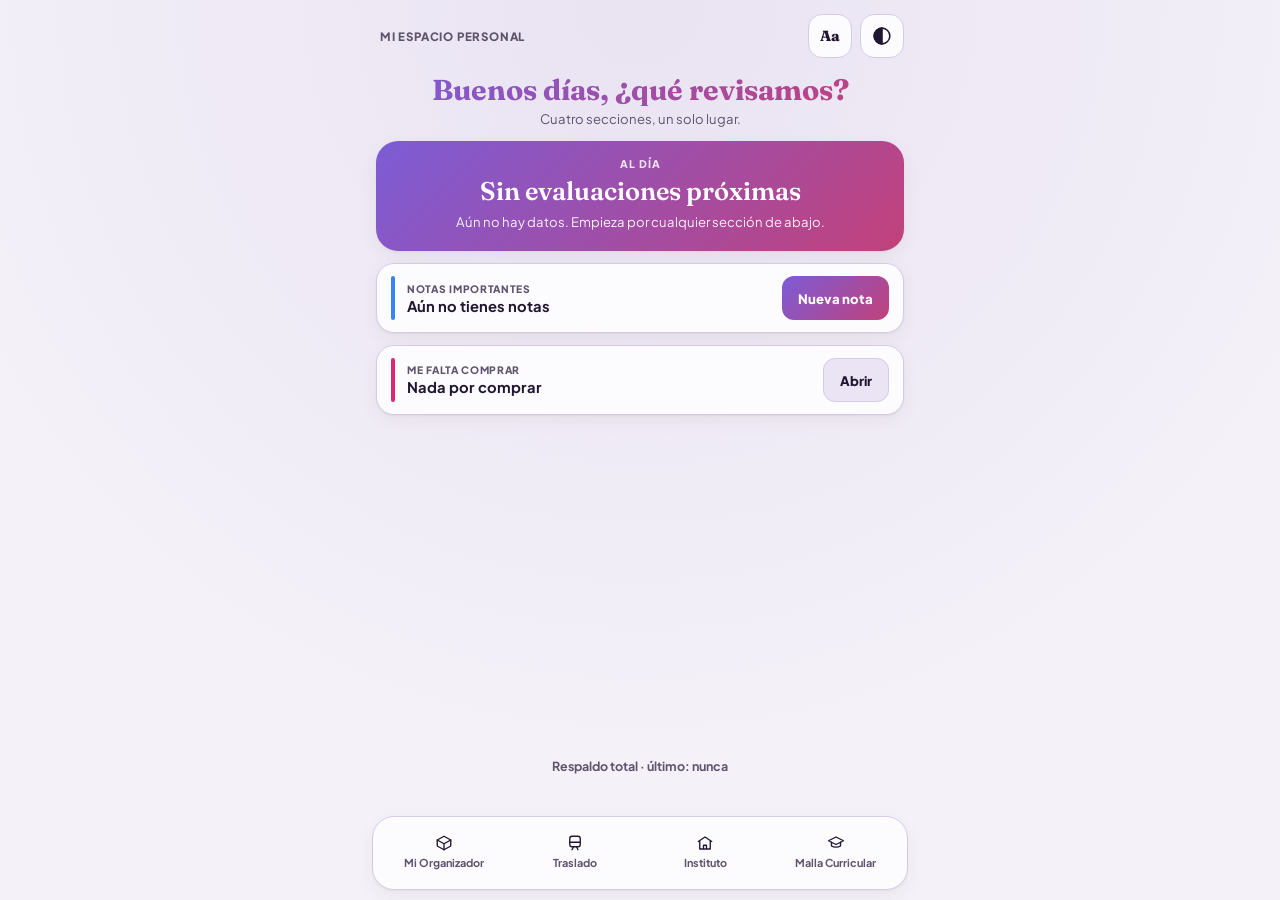
==== commit 4082e5eb: "Add files via upload" ====
--- a/index.html
+++ b/index.html
@@ -1,6 +1,8 @@
 <!DOCTYPE html>
 <html lang="es">
 <head>
+<script>try{var L=localStorage,a=L.getItem('app_tema'),e=L.getItem('estacion_tema'),M={oscuro:'dark',claro:'light',auto:'auto'};if(a&&M[a]&&M[a]!==e)L.setItem('estacion_tema',M[a]);else if(!a&&e)L.setItem('app_tema',e==='light'?'claro':e==='dark'?'oscuro':'auto')}catch(x){}</script>
+
   <meta charset="UTF-8">
   <title>Mi Espacio</title>
   <meta name="viewport" content="width=device-width, initial-scale=1.0, viewport-fit=cover">
@@ -12,327 +14,219 @@
   <meta name="mobile-web-app-capable" content="yes">
   <meta name="apple-mobile-web-app-title" content="Mi Espacio">
   <script>try{var t=localStorage.getItem('app_tema')||'auto';var d=t==='oscuro'||(t==='auto'&&matchMedia('(prefers-color-scheme: dark)').matches);document.documentElement.dataset.theme=d?'dark':'light'}catch(e){}</script>
-  <script>try{var F={fraunces:"'Fraunces',Georgia,serif",jakarta:"'Plus Jakarta Sans',system-ui,sans-serif",fira:"'Fira Sans',system-ui,sans-serif",chivo:"'Chivo',system-ui,sans-serif",space:"'Space Grotesk',system-ui,sans-serif"},f=localStorage.getItem("app_fuente")||localStorage.getItem("estacion_fuente_titulos");if(F[f])document.documentElement.style.setProperty("--serif",F[f])}catch(e){}</script>
+  <script>try{var F={fraunces:"'Fraunces',Georgia,serif",jakarta:"'Plus Jakarta Sans',system-ui,sans-serif",fira:"'Fira Sans',system-ui,sans-serif",chivo:"'Chivo',system-ui,sans-serif",space:"'Space Grotesk',system-ui,sans-serif"},f=localStorage.getItem("app_fuente");if(F[f])document.documentElement.style.setProperty("--serif",F[f])}catch(e){}</script>
   <link rel="preconnect" href="https://fonts.googleapis.com">
   <link rel="preconnect" href="https://fonts.gstatic.com" crossorigin>
   <link href="https://fonts.googleapis.com/css2?family=Fraunces:wght@600;700&family=Fira+Sans:wght@500;600;700&family=Chivo:wght@500;600;700&family=Space+Grotesk:wght@500;600;700&family=Plus+Jakarta+Sans:wght@400;600;700;800&display=swap" rel="stylesheet">
-  <style>
-    :root{color-scheme:light;--bg:#fbf5ee;--bg1:#f3e6dc;--card:#fffdf9;--border:#eadfd2;--text:#3b2a22;--muted:#7a685d;--soft:#f6efe6;--g1:#7c5cd6;--g2:#c2417a;--ok:#2f7d5f;--warn:#c4623f;--serif:'Fraunces',Georgia,serif;--shadow:0 1px 2px rgba(80,50,30,.06),0 6px 18px rgba(80,50,30,.06)}
-    [data-theme=dark]{color-scheme:dark;--bg:#14121a;--bg1:#1d1930;--card:#1e1b27;--border:#2d2939;--text:#efeaf7;--muted:#a39cb3;--soft:#26222f;--g1:#a78bfa;--g2:#f472b6;--ok:#5ed3a4;--warn:#f0916d;--shadow:0 1px 2px rgba(0,0,0,.3),0 8px 22px rgba(0,0,0,.25)}
-    *{box-sizing:border-box;-webkit-tap-highlight-color:transparent;margin:0;padding:0}
-    html,body{width:100%;height:100dvh;max-height:100dvh;overflow:hidden;overscroll-behavior:none;position:fixed;inset:0}
-    body{font-family:'Plus Jakarta Sans',system-ui,sans-serif;background:radial-gradient(circle at top,var(--bg1) 0%,var(--bg) 70%);color:var(--text);padding:calc(8px + env(safe-area-inset-top,0px)) 16px calc(74px + env(safe-area-inset-bottom,0px))}
-    .wrap{max-width:440px;margin:0 auto;display:flex;flex-direction:column;height:100%;min-height:0}
-    svg.i{width:20px;height:20px;fill:none;stroke:currentColor;stroke-width:1.8;stroke-linecap:round;stroke-linejoin:round;flex-shrink:0}
-    .top{display:flex;align-items:center;justify-content:space-between;margin-bottom:2px;flex-shrink:0}
-    .eyebrow{font-size:.66rem;font-weight:800;letter-spacing:1.2px;text-transform:uppercase;color:var(--muted)}
-    .ibtns{display:flex;gap:8px;position:relative}
-    .ibtn{width:44px;height:44px;border-radius:14px;background:var(--card);border:1.5px solid var(--border);color:var(--text);cursor:pointer;display:flex;align-items:center;justify-content:center;font:800 .95rem var(--serif);position:relative}
-    .ibtn .dot{position:absolute;top:7px;right:7px;width:8px;height:8px;border-radius:50%;background:var(--warn);display:none}
-    .ibtn .dot.on{display:block}
-    h1{text-align:center;font-family:var(--serif);font-size:clamp(1.45rem,4.5vh,1.8rem);font-weight:700;line-height:1.12;margin-top:0;background:linear-gradient(135deg,var(--g1),var(--g2));-webkit-background-clip:text;background-clip:text;-webkit-text-fill-color:transparent;flex-shrink:0}
-    .sub{text-align:center;font-size:.8rem;color:var(--muted);margin:1px 0 8px;flex-shrink:0}
-    .stack{flex:1;min-height:0;display:flex;flex-direction:column;gap:8px;justify-content:space-between}
-    .hero{flex:1;min-height:0;overflow:hidden;border-radius:24px;padding:14px 16px 12px;color:#fff;background:linear-gradient(135deg,#7c5cd6 0%,#a04aa0 55%,#c2417a 100%);display:flex;flex-direction:column;justify-content:center;box-shadow:var(--shadow);text-decoration:none}
-    .hero .main{flex:1;display:flex;flex-direction:column;align-items:center;justify-content:center;text-align:center;min-height:0}
-    .lbl{font-size:.64rem;font-weight:800;letter-spacing:1.3px;text-transform:uppercase;opacity:.88}
-    .hero h2{font-family:var(--serif);font-size:clamp(1.35rem,3.6vh,1.7rem);font-weight:600;line-height:1.15;margin:4px 0;display:-webkit-box;-webkit-line-clamp:2;-webkit-box-orient:vertical;overflow:hidden}
-    .hero .meta{font-size:.8rem;opacity:.92}
-    .lst{margin-top:8px;border-top:1px solid rgba(255,255,255,.24);padding-top:8px;display:flex;flex-direction:column;gap:5px;flex-shrink:0}
-    .lst .lbl{margin-bottom:1px}
-    .row{display:flex;align-items:center;gap:9px;background:rgba(255,255,255,.15);border-radius:13px;padding:7px 11px;min-height:38px;text-decoration:none;color:#fff}
-    .row .sh{width:9px;height:9px;flex-shrink:0;background:#fff}
-    .row .sh.c{border-radius:50%}.row .sh.t{clip-path:polygon(50% 0,100% 100%,0 100%);width:11px;height:10px}
-    .row .tx{flex:1;min-width:0;font-size:.82rem;font-weight:700;line-height:1.2;white-space:nowrap;overflow:hidden;text-overflow:ellipsis}
-    .row .tx small{display:block;font-weight:500;opacity:.86;font-size:.7rem;white-space:nowrap;overflow:hidden;text-overflow:ellipsis}
-    .row .tag{font-size:.68rem;font-weight:800;white-space:nowrap;background:rgba(0,0,0,.22);border-radius:99px;padding:3px 8px;flex-shrink:0}
-    .row .tag.u{background:#fff;color:#a02a62}
-    @media (max-height: 670px) {
-      .lst .row:nth-of-type(2) { display: none; }
-    }
-    .mini{flex-shrink:0;display:flex;align-items:center;gap:10px;padding:10px 14px 10px 18px;background:var(--card);border:1px solid var(--border);border-radius:18px;box-shadow:var(--shadow);position:relative;overflow:hidden}
-    .mini::before{content:"";position:absolute;left:0;top:0;bottom:0;width:5px;background:var(--c)}
-    .mini .tx{flex:1;min-width:0;text-decoration:none;color:inherit;display:block}
-    .mini .k{font-size:.62rem;font-weight:800;letter-spacing:.9px;text-transform:uppercase;color:var(--muted)}
-    .mini .v{font-size:.92rem;font-weight:800;margin-top:2px;white-space:nowrap;overflow:hidden;text-overflow:ellipsis}
-    .mini .s{font-size:.72rem;color:var(--muted);margin-top:2px;white-space:nowrap;overflow:hidden;text-overflow:ellipsis}
-    .btn{min-height:40px;padding:0 14px;border-radius:12px;border:1.5px solid var(--border);background:var(--soft);color:var(--text);font:700 .8rem 'Plus Jakarta Sans',system-ui,sans-serif;cursor:pointer;text-decoration:none;display:inline-flex;align-items:center;justify-content:center;white-space:nowrap;flex-shrink:0}
-    .btn.p{background:linear-gradient(135deg,var(--g1),var(--g2));border-color:transparent;color:#fff}
-    .btn.d{background:none;border-color:var(--border);color:var(--muted)}
-    .resp{flex-shrink:0;background:none;border:0;color:var(--muted);font:600 .75rem 'Plus Jakarta Sans',system-ui,sans-serif;text-align:center;min-height:28px;padding:2px 0;cursor:pointer}
-    .resp.w{color:var(--warn)}
-    nav.bar{position:fixed;left:0;right:0;bottom:0;z-index:20;padding:8px 12px calc(8px + env(safe-area-inset-bottom,0px))}
-    nav.bar div{max-width:440px;margin:0 auto;display:flex;background:var(--card);border:1px solid var(--border);border-radius:22px;box-shadow:var(--shadow);padding:6px}
-    nav.bar a{flex:1;min-height:52px;display:flex;flex-direction:column;align-items:center;justify-content:center;gap:2px;font-size:.62rem;font-weight:700;color:var(--muted);text-decoration:none;border-radius:16px;position:relative}
-    nav.bar a.on{background:color-mix(in srgb,var(--g1) 16%,var(--card));color:var(--g1)}
-    nav.bar a b{position:absolute;top:2px;left:calc(50% + 4px);min-width:16px;height:16px;border-radius:99px;background:var(--g1);color:#fff;font-size:.6rem;display:none;align-items:center;justify-content:center;padding:0 4px}
-    [data-theme=dark] nav.bar a b{color:#14121a;font-weight:800}
-    nav.bar a b.on{display:flex}
-    .ov{position:fixed;inset:0;z-index:60;background:rgba(0,0,0,.58);backdrop-filter:blur(4px);display:none;align-items:center;justify-content:center;padding:18px}
-    .ov.open{display:flex}
-    .dlg{width:100%;max-width:380px;max-height:88dvh;overflow:auto;background:var(--card);border:1px solid var(--border);border-radius:22px;padding:18px;box-shadow:0 20px 50px rgba(0,0,0,.45)}
-    .dlg h3{font-family:var(--serif);font-size:1.15rem;margin-bottom:10px;display:flex;justify-content:space-between;align-items:center}
-    .dlg h3 button{width:44px;height:44px;margin:-8px -8px -8px 0;border:0;background:none;color:var(--muted);cursor:pointer;display:inline-flex;align-items:center;justify-content:center}
-    .dlg label.lbl-in{display:block;font-size:.64rem;font-weight:800;letter-spacing:1px;text-transform:uppercase;color:var(--muted);margin:10px 0 4px}
-    .dlg input[type=text],.dlg textarea{width:100%;padding:12px;border-radius:12px;border:1.5px solid var(--border);background:var(--soft);color:var(--text);font:600 .92rem 'Plus Jakarta Sans',system-ui,sans-serif;outline:none}
-    .dlg input[type=text]:focus,.dlg textarea:focus{border-color:var(--g1)}
-    .dlg textarea{min-height:90px;resize:vertical}
-    .acts{display:flex;gap:8px;margin-top:14px}.acts .btn{flex:1;min-height:44px}
-    .cols{display:flex;gap:10px;margin:4px 0 6px}
-    .cols button{width:34px;height:34px;border-radius:50%;border:3px solid transparent;cursor:pointer}
-    .cols button.on{border-color:var(--text)}
-    /* Casilla dibujada sin chincheta */
-    .chk-draw{display:flex;align-items:center;gap:10px;min-height:44px;font-weight:700;font-size:.9rem;margin-top:6px;cursor:pointer;user-select:none}
-    .chk-draw input{display:none}
-    .chk-draw i{width:24px;height:24px;border-radius:7px;border:2px solid var(--border);background:var(--soft);display:inline-flex;align-items:center;justify-content:center;color:transparent;transition:.15s}
-    .chk-draw input:checked + i{background:var(--g1);border-color:var(--g1);color:#fff}
-    [data-theme=dark] .chk-draw input:checked + i{color:#14121a}
-    /* Switch para recordar cada 7 días */
-    .sw-row{display:flex;align-items:center;justify-content:space-between;gap:12px;margin-top:12px;padding-top:12px;border-top:1px solid var(--border);cursor:pointer}
-    .sw-row b{display:block;font-size:.86rem}
-    .sw-row small{display:block;font-size:.72rem;color:var(--muted);margin-top:2px}
-    .sw-in{appearance:none;-webkit-appearance:none;width:44px;height:26px;border-radius:99px;background:var(--soft);border:1.5px solid var(--border);position:relative;cursor:pointer;flex-shrink:0;transition:.18s}
-    .sw-in::after{content:"";position:absolute;top:2px;left:2px;width:19px;height:19px;border-radius:50%;background:var(--muted);transition:.18s}
-    .sw-in:checked{background:var(--g1);border-color:var(--g1)}
-    .sw-in:checked::after{transform:translateX(18px);background:#fff}
-    /* Opciones de tema con muestra y círculo radio */
-    .opt{display:flex;align-items:center;gap:12px;width:100%;min-height:56px;padding:8px 12px;margin-bottom:8px;border-radius:14px;border:1.5px solid var(--border);background:var(--soft);color:var(--text);font:700 .88rem 'Plus Jakarta Sans',system-ui,sans-serif;cursor:pointer;text-align:left}
-    .opt.on{border-color:var(--g1);background:color-mix(in srgb,var(--g1) 12%,var(--soft))}
-    .opt .sw{width:26px;height:26px;border-radius:8px;border:1px solid var(--border);flex-shrink:0}
-    .opt .sw.auto{background:linear-gradient(90deg,#fbf5ee 50%,#14121a 50%)}
-    .opt .sw.claro{background:#fbf5ee}
-    .opt .sw.oscuro{background:#14121a}
-    .opt .tx{flex:1;min-width:0}
-    .opt small{display:block;font-weight:500;color:var(--muted);font-size:.72rem;margin-top:1px}
-    .opt .rad{width:20px;height:20px;border-radius:50%;border:2px solid var(--muted);display:grid;place-items:center;flex-shrink:0}
-    .opt.on .rad{border-color:var(--g1)}
-    .opt.on .rad::after{content:"";width:10px;height:10px;border-radius:50%;background:var(--g1)}
-    .meter{height:6px;border-radius:99px;background:var(--soft);margin:8px 0;overflow:hidden}.meter i{display:block;height:100%;background:var(--ok)}.meter i.w{background:var(--warn)}
-    .note{font-size:.76rem;color:var(--muted);line-height:1.45}
-    .toast{position:fixed;left:50%;bottom:calc(82px + env(safe-area-inset-bottom,0px));transform:translateX(-50%) translateY(20px);background:var(--text);color:var(--bg);padding:9px 16px;border-radius:12px;font-size:.8rem;font-weight:700;opacity:0;pointer-events:none;transition:.25s;max-width:90%;text-align:center;z-index:80}
-    .toast.show{opacity:1;transform:translateX(-50%) translateY(0)}
-  </style>
+<style>
+:root{--serif:'Fraunces',Georgia,serif;--g1:#7c5cd6;--g2:#c2417a}
+[data-theme=light]{--bg:#fbf5ee;--bg1:#f3e6dc;--card:#fffdf9;--border:#eadfd2;--text:#3b2a22;--muted:#7a685d;--soft:#f6efe6;--ok:#2f7d5f;--warn:#c4623f;--act:#6d4bd1;--sh:0 1px 2px rgba(80,50,30,.06),0 6px 18px rgba(80,50,30,.06)}
+[data-theme=dark]{color-scheme:dark;--bg:#14121a;--bg1:#1d1930;--card:#1e1b27;--border:#2d2939;--text:#efeaf7;--muted:#a39cb3;--soft:#26222f;--ok:#5ed3a4;--warn:#f0916d;--act:#c4b5fd;--sh:0 1px 2px rgba(0,0,0,.3),0 8px 22px rgba(0,0,0,.25)}
+*{box-sizing:border-box;margin:0;padding:0;-webkit-tap-highlight-color:transparent}
+html,body{min-height:100%}
+body{font-family:'Plus Jakarta Sans',system-ui,sans-serif;background:radial-gradient(circle at top,var(--bg1),var(--bg) 70%) fixed;color:var(--text);min-height:100dvh;display:flex;flex-direction:column;padding:calc(14px + env(safe-area-inset-top,0px)) 16px calc(112px + env(safe-area-inset-bottom,0px));gap:12px;max-width:560px;margin:0 auto}
+.top{display:flex;align-items:center;gap:8px}.top small{flex:1;font-size:.72rem;font-weight:800;letter-spacing:.8px;color:var(--muted);text-transform:uppercase;padding-left:4px}
+.ib{width:44px;height:44px;border-radius:14px;background:var(--card);border:1px solid var(--border);color:var(--text);display:grid;place-items:center;font:800 .92rem var(--serif);cursor:pointer;font-family:var(--serif)}
+.ib i{width:1.3em;height:1.3em}
+.sal{text-align:center;padding:4px 8px 2px}
+h1{font-family:var(--serif);font-size:clamp(1.25rem,5.6vw,1.8rem);line-height:1.12;background:linear-gradient(135deg,var(--g1),var(--g2));-webkit-background-clip:text;background-clip:text;-webkit-text-fill-color:transparent}
+.sal p{color:var(--muted);font-size:.82rem;margin-top:4px}
+.hero{display:block;border-radius:22px;padding:16px 18px 8px;background:linear-gradient(135deg,#7c5cd6,#c2417a);color:#fff;box-shadow:var(--sh);text-decoration:none}
+.hero .p{text-align:center;padding-bottom:12px}.hero small{font-size:.66rem;letter-spacing:1px;font-weight:800;opacity:.85;display:block}
+.hero b.t{display:block;font-family:var(--serif);font-size:clamp(1.3rem,6vw,1.6rem);margin:5px 0 3px;font-weight:600}.hero .s{font-size:.82rem;opacity:.92}
+.hero .sec{font-size:.62rem;letter-spacing:1px;font-weight:800;opacity:.85;padding:8px 0 3px;border-top:1px solid rgba(255,255,255,.22);text-align:left}
+.hero .fila{display:flex;align-items:center;gap:10px;padding:8px 0;border-top:1px solid rgba(255,255,255,.18);text-align:left}
+.hero .fila>div{flex:1;min-width:0}.hero .fila b{display:block;font-size:.9rem}.hero .fila span{font-size:.74rem;opacity:.85}
+.pill{background:rgba(255,255,255,.22);border-radius:99px;padding:3px 10px;font-size:.68rem;font-weight:800;white-space:nowrap}
+.emp{background:rgba(0,0,0,.22);border-radius:14px;padding:10px 12px;margin:0 0 8px;text-align:left}
+.emp .r{display:flex;justify-content:space-between;align-items:center;gap:8px}.emp b{font-size:.9rem}.emp p{font-size:.76rem;opacity:.9;margin-top:4px}
+.emp .pill.w{background:#fff;color:#a02a62}
+.card{display:flex;align-items:center;gap:12px;background:var(--card);border:1px solid var(--border);border-radius:18px;padding:12px 14px;box-shadow:var(--sh);color:inherit;text-decoration:none}
+.card .bar{width:4px;align-self:stretch;border-radius:4px}
+.card .t{flex:1;min-width:0}.card small{display:block;font-size:.64rem;font-weight:800;letter-spacing:.7px;text-transform:uppercase;color:var(--muted)}
+.card b{display:block;font-size:.92rem;margin-top:2px;white-space:nowrap;overflow:hidden;text-overflow:ellipsis}.card .sub{font-size:.74rem;color:var(--muted);margin-top:1px;white-space:nowrap;overflow:hidden;text-overflow:ellipsis}
+.btn{text-decoration:none;border:0;border-radius:12px;min-height:44px;padding:0 16px;font:800 .82rem 'Plus Jakarta Sans',system-ui,sans-serif;color:#fff;background:linear-gradient(135deg,var(--g1),var(--g2));cursor:pointer;white-space:nowrap;display:inline-flex;align-items:center;justify-content:center;gap:6px}
+.btn.s{background:var(--soft);color:var(--text);border:1px solid var(--border)}
+.resp{border:0;background:none;color:var(--muted);font:700 .78rem 'Plus Jakarta Sans',system-ui,sans-serif;min-height:44px;text-align:center;cursor:pointer}.resp.w{color:var(--warn)}
+.sp{flex:1}
+.dock{position:fixed;left:12px;right:12px;bottom:calc(10px + env(safe-area-inset-bottom,0px));max-width:536px;margin:0 auto;display:grid;grid-template-columns:repeat(4,1fr);gap:4px;background:var(--card);border:1px solid var(--border);border-radius:22px;padding:8px;box-shadow:var(--sh);z-index:50}
+.dock a{position:relative;display:flex;flex-direction:column;align-items:center;gap:5px;padding:9px 2px 8px;border-radius:16px;font-size:.68rem;font-weight:700;color:var(--muted);text-decoration:none;text-align:center;line-height:1.1;min-height:56px}
+.dock a i{width:1.7em;height:1.7em;color:var(--text)}
+.dock em{position:absolute;top:2px;right:calc(50% - 26px);min-width:18px;height:18px;border-radius:9px;background:var(--g1);color:#fff;font:800 .64rem/18px system-ui;font-style:normal;text-align:center;padding:0 4px}
+.ov{position:fixed;inset:0;z-index:1000;background:rgba(8,6,14,.62);display:none;align-items:center;justify-content:center;padding:18px}.ov.on{display:flex}
+.md{width:100%;max-width:420px;max-height:90dvh;overflow:auto;background:var(--card);border:1px solid var(--border);border-radius:24px;padding:18px;box-shadow:0 20px 50px rgba(0,0,0,.5)}
+.md h3{font-family:var(--serif);font-size:1.15rem;margin-bottom:12px;display:flex;justify-content:space-between;align-items:center}
+.md h3 button{width:44px;height:44px;border:0;background:none;color:var(--muted);cursor:pointer}
+.md label:not(.chk){display:block;font-size:.64rem;font-weight:800;letter-spacing:.8px;text-transform:uppercase;color:var(--muted);margin:8px 0 4px}
+.md input[type=text],.md textarea{width:100%;border-radius:12px;border:1.5px solid var(--border);background:var(--soft);color:var(--text);padding:12px;font:inherit;font-size:.92rem}
+.md input:focus,.md textarea:focus{outline:0;border-color:var(--g1)}.md textarea{min-height:84px;resize:vertical}
+.cols{display:flex;gap:12px;margin:6px 0 12px}.cols button{width:36px;height:36px;border-radius:50%;border:0;cursor:pointer}.cols button.on{outline:3px solid var(--text);outline-offset:2px}
+.chk{display:flex;align-items:center;gap:10px;min-height:44px;font-weight:700;cursor:pointer}.chk input{width:26px;height:26px;accent-color:var(--g1)}
+.acc{display:flex;gap:10px;margin-top:10px}.acc>*{flex:1}
+.bar2{height:6px;border-radius:9px;background:var(--soft);overflow:hidden;margin:8px 0}.bar2 i{display:block;height:100%;background:var(--ok)}
+.fopt{display:flex;align-items:center;justify-content:space-between;width:100%;min-height:48px;padding:0 12px;border-radius:12px;border:1.5px solid transparent;background:none;color:var(--text);font-size:1rem;cursor:pointer;text-align:left}.fopt.on{border-color:var(--g1)}
+#toast{position:fixed;left:14px;right:14px;bottom:calc(92px + env(safe-area-inset-bottom,0px));max-width:520px;margin:0 auto;background:var(--text);color:var(--bg);border-radius:14px;padding:12px 14px;font-weight:700;font-size:.82rem;display:none;justify-content:space-between;z-index:1100}#toast.show{display:flex}#toast a{color:var(--g1);font-weight:800}
+.mu{color:var(--muted)}
+</style>
+<link rel="stylesheet" href="iconos.css">
 </head>
 <body>
-  <div class="wrap">
-    <div class="top">
-      <span class="eyebrow">Mi espacio personal</span>
-      <div class="ibtns">
-        <button class="ibtn" id="btn-fuente" aria-label="Letra de los títulos">Aa</button>
-        <button class="ibtn" id="btn-tema" aria-label="Cambiar tema"><svg class="i"><use href="#i-tema"/></svg><span class="dot" id="dot-resp"></span></button>
-      </div>
-    </div>
-    <h1>Hola, ¿qué revisamos?</h1>
-    <p class="sub">Cuatro secciones, un solo lugar.</p>
-
-    <div class="stack">
-      <section class="hero" id="hero"></section>
-      <div class="mini" style="--c:#6366f1"><a class="tx" href="instituto.html#notas"><div class="k" id="n-k">Notas importantes</div><div class="v" id="n-v"></div></a><button class="btn p" id="btn-nota">Nueva nota</button></div>
-      <div class="mini" style="--c:#ec4899"><a class="tx" href="compras.html#falta"><div class="k">Me falta comprar</div><div class="v" id="c-v"></div><div class="s" id="c-s"></div></a><a class="btn" id="c-b" href="compras.html">Agregar</a></div>
-      <button class="resp" id="resp-linea">Respaldo total · último: nunca</button>
-    </div>
-  </div>
-
-  <nav class="bar"><div>
-    <a class="on" href="index.html"><svg class="i"><use href="#i-home"/></svg>Inicio</a>
-    <a href="organizador.html"><svg class="i"><use href="#i-box"/></svg>Organizador<b id="b-inv"></b></a>
-    <a href="traslado.html"><svg class="i"><use href="#i-tren"/></svg>Traslado<b id="b-tra"></b></a>
-    <a href="instituto.html"><svg class="i"><use href="#i-inst"/></svg>Instituto<b id="b-ins"></b></a>
-    <a href="malla.html"><svg class="i"><use href="#i-gorro"/></svg>Malla</a>
-  </div></nav>
-
-  <!-- Ventanas en medio -->
-  <div class="ov" id="ov-nota"><div class="dlg"><h3>Nueva nota importante <button data-x aria-label="Cerrar"><svg class="i"><use href="#i-x"/></svg></button></h3>
-    <label class="lbl-in" for="nt">Título</label><input type="text" id="nt" maxlength="80" placeholder="Ej: Entregar informe ABP">
-    <label class="lbl-in" for="nx">Nota</label><textarea id="nx" placeholder="Escribe el detalle..."></textarea>
-    <label class="lbl-in">Color</label><div class="cols" id="nc"></div>
-    <label class="chk-draw"><input type="checkbox" id="nf" checked><i><svg width="14" height="14" viewBox="0 0 24 24" fill="none" stroke="currentColor" stroke-width="3" stroke-linecap="round" stroke-linejoin="round"><path d="M5 12.5l4.5 4.5L19 7.5"/></svg></i><span>Fijar arriba</span></label>
-    <div class="acts"><button class="btn" data-x>Cancelar</button><button class="btn p" id="ng">Guardar en Instituto</button></div></div></div>
-
-  <div class="ov" id="ov-resp"><div class="dlg"><h3>Respaldo total <button data-x aria-label="Cerrar"><svg class="i"><use href="#i-x"/></svg></button></h3>
-    <p class="note" id="r-est" style="font-weight:700"></p><div class="meter"><i id="r-bar"></i></div><p class="note" id="r-txt"></p>
-    <div class="acts"><button class="btn p" id="btn-resp">Respaldar todo</button><button class="btn" id="btn-rest">Restaurar</button></div>
-    <label class="sw-row"><div><b>Recordarme cada 7 días</b><small>Abre el menú de compartir del teléfono</small></div><input type="checkbox" class="sw-in" id="r-rec"></label>
-    <input type="file" id="file-rest" accept=".json,application/json" style="display:none"></div></div>
-
-  <div class="ov" id="ov-tema"><div class="dlg"><h3>Cambiar tema <button data-x aria-label="Cerrar"><svg class="i"><use href="#i-x"/></svg></button></h3>
-    <button class="opt" data-t="auto"><span class="sw auto"></span><span class="tx">Automático<small>Sigue al teléfono</small></span><span class="rad"></span></button>
-    <button class="opt" data-t="claro"><span class="sw claro"></span><span class="tx">Claro<small>Fondo crema y tarjetas blancas</small></span><span class="rad"></span></button>
-    <button class="opt" data-t="oscuro"><span class="sw oscuro"></span><span class="tx">Oscuro<small>Fondo violeta muy oscuro</small></span><span class="rad"></span></button>
-    <p class="note" style="margin:6px 0 10px">Se aplica a todas las páginas a la vez: portada, Organizador, Traslado, Instituto y Malla. Cada sección mantiene su color de acento.</p>
-    <button class="opt" id="btn-fuente2"><span style="font:800 .95rem var(--serif);width:26px;text-align:center">Aa</span><span class="tx">Letra de los títulos<small id="f-act">Fraunces</small></span><span style="color:var(--muted);font-size:1.1rem">›</span></button></div></div>
-
-  <div class="ov" id="ov-fuente"><div class="dlg"><h3>Letra de los títulos <button data-x aria-label="Cerrar"><svg class="i"><use href="#i-x"/></svg></button></h3><div id="f-lista"></div></div></div>
-  <div class="toast" id="toast"></div>
-
-  <svg width="0" height="0" style="position:absolute" aria-hidden="true"><defs>
-    <symbol id="i-home" viewBox="0 0 24 24"><path d="M3 11l9-8 9 8M5 10v10h14V10"/></symbol>
-    <symbol id="i-box" viewBox="0 0 24 24"><path d="M21 8l-9-5-9 5v8l9 5 9-5zM3 8l9 5 9-5M12 13v8"/></symbol>
-    <symbol id="i-tren" viewBox="0 0 24 24"><rect x="5" y="3" width="14" height="14" rx="3"/><path d="M5 11h14M9 21l2-4M15 21l-2-4"/></symbol>
-    <symbol id="i-inst" viewBox="0 0 24 24"><path d="M3 21h18M5 21V9l7-5 7 5v12M10 21v-6h4v6"/></symbol>
-    <symbol id="i-gorro" viewBox="0 0 24 24"><path d="M2 9l10-5 10 5-10 5zM6 11v5c0 1.5 3 3 6 3s6-1.5 6-3v-5"/></symbol>
-    <symbol id="i-tema" viewBox="0 0 24 24"><circle cx="12" cy="12" r="9"/><path d="M12 3v18" /><path d="M12 3a9 9 0 010 18z" fill="currentColor"/></symbol>
-    <symbol id="i-x" viewBox="0 0 24 24"><path d="M6 6l12 12M18 6L6 18"/></symbol>
-  </defs></svg>
-
-  <script src="app.js?v=5"></script>
-  <script>
-    const $ = s => document.querySelector(s), $$ = s => [...document.querySelectorAll(s)];
-    const leer = (k, d) => { try { const v = JSON.parse(localStorage.getItem(k)); return v ?? d; } catch (e) { return d; } };
-    const esc = s => String(s ?? '').replace(/[&<>"']/g, c => ({ '&': '&amp;', '<': '&lt;', '>': '&gt;', '"': '&quot;', "'": '&#39;' }[c]));
-    let tt; function toast(t) { const el = $('#toast'); el.textContent = t; el.classList.add('show'); clearTimeout(tt); tt = setTimeout(() => el.classList.remove('show'), 2400); }
-    const abrir = id => $('#' + id).classList.add('open');
-    const cerrar = () => $$('.ov').forEach(o => o.classList.remove('open'));
-    $$('.ov').forEach(o => o.addEventListener('click', e => { if (e.target === o || e.target.closest('[data-x]')) cerrar(); }));
-
-    /* ---------- Tema ---------- */
-    const mq = matchMedia('(prefers-color-scheme: dark)');
-    const pref = () => { try { return localStorage.getItem('app_tema') || 'auto'; } catch (e) { return 'auto'; } };
-    function aplicarTema() {
-      const d = pref() === 'oscuro' || (pref() === 'auto' && mq.matches);
-      document.documentElement.dataset.theme = d ? 'dark' : 'light';
-      $$('[data-t]').forEach(b => b.classList.toggle('on', b.dataset.t === pref()));
-      const m = document.querySelector('meta[name=theme-color]'); if (m) m.content = getComputedStyle(document.documentElement).getPropertyValue('--bg').trim();
-    }
-    $$('[data-t]').forEach(b => b.onclick = () => { try { localStorage.setItem('app_tema', b.dataset.t); } catch (e) {} aplicarTema(); });
-    if (mq.addEventListener) mq.addEventListener('change', aplicarTema);
-    $('#btn-tema').onclick = () => abrir('ov-tema');
-    aplicarTema();
-
-    const FUENTES = { fraunces: ['Fraunces', "'Fraunces',Georgia,serif"], jakarta: ['Plus Jakarta Sans', "'Plus Jakarta Sans',system-ui,sans-serif"], fira: ['Fira Sans', "'Fira Sans',system-ui,sans-serif"], chivo: ['Chivo', "'Chivo',system-ui,sans-serif"], space: ['Space Grotesk', "'Space Grotesk',system-ui,sans-serif"] };
-    function aplicarFuente() {
-      let f = 'fraunces'; try { f = localStorage.getItem('app_fuente') || localStorage.getItem('estacion_fuente_titulos') || 'fraunces'; } catch (e) {} if (!FUENTES[f]) f = 'fraunces';
-      document.documentElement.style.setProperty('--serif', FUENTES[f][1]); $('#f-act').textContent = FUENTES[f][0];
-      $('#f-lista').innerHTML = Object.keys(FUENTES).map(k => `<button class="opt ${k === f ? 'on' : ''}" data-f="${k}" style="font-family:${FUENTES[k][1]}"><span class="tx">${FUENTES[k][0]}</span><span class="rad"></span></button>`).join('');
-    }
-    $('#f-lista').onclick = e => { const b = e.target.closest('[data-f]'); if (!b) return; try { localStorage.setItem('app_fuente', b.dataset.f); localStorage.setItem('estacion_fuente_titulos', b.dataset.f); } catch (er) {} aplicarFuente(); };
-    $('#btn-fuente').onclick = () => abrir('ov-fuente');
-    $('#btn-fuente2').onclick = () => { cerrar(); abrir('ov-fuente'); };
-    aplicarFuente();
-
-    /* ---------- Fechas ---------- */
-    const pad = n => String(n).padStart(2, '0'), hoy = new Date();
-    const HOY = hoy.getFullYear() + '-' + pad(hoy.getMonth() + 1) + '-' + pad(hoy.getDate());
-    const u = s => { const a = String(s).split('-').map(Number); return Date.UTC(a[0], a[1] - 1, a[2]); };
-    const dias = s => Math.round((u(s) - u(HOY)) / 864e5);
-    const fechaLarga = s => new Date(u(s) + 12 * 36e5).toLocaleDateString('es-CL', { weekday: 'long', day: 'numeric', month: 'long', timeZone: 'UTC' });
-    const cuando = n => n === 0 ? 'Hoy' : n === 1 ? 'Mañana' : 'En ' + n + ' días';
-
-    /* ---------- Próximo ---------- */
-    const RAMOS_PESADOS = ['matemática', 'análisis y diseño', 'inglés i', 'taller integrado', 'taller de programación'];
-    const ANTELACION = { trabajo: 7, presentacion: 5, certamen: 3 };
-    const FORMA = { certamen: 'c', trabajo: '', presentacion: 't' };
-    function antelacion(it) {
-      const k = it.kind || 'certamen', t = (it.title + ' ' + (it.summary || '')).toLowerCase();
-      if (k === 'certamen' && RAMOS_PESADOS.some(r => t.includes(r))) return 5;
-      return ANTELACION[k] ?? 3;
-    }
-    function obtenerRamosAprobados() {
-      const est = leer('mallaEstado', null);
-      if (est && typeof est === 'object') {
-        const apr = Object.values(est).filter(Boolean).length;
-        return { apr, tot: 50 };
-      }
-      const res = leer('mallaResumen', null);
-      if (res && typeof res === 'object') return { apr: res.a || 0, tot: res.t || 50 };
-      return { apr: 0, tot: 50 };
-    }
-    function pintarProximo() {
-      const cal = leer('estacion_cal_items_v2', []);
-      const items = (Array.isArray(cal) ? cal : []).filter(x => x && !x.checked && x.evalDate && dias(x.evalDate) >= 0).sort((a, b) => dias(a.evalDate) - dias(b.evalDate));
-      const h = $('#hero');
-      if (!items.length) {
-        h.innerHTML = '<div class="main"><div class="lbl">Al día</div><h2>Sin evaluaciones próximas</h2><div class="meta">Aún no hay datos. Empieza por cualquier sección de abajo.</div></div>';
-        return;
-      }
-      const p = items[0], n = dias(p.evalDate), { apr, tot } = obtenerRamosAprobados();
-      const fila = (it, tag, extra, urg) => {
-        const k = it.kind || 'certamen';
-        return `<a class="row" href="instituto.html"><span class="sh ${FORMA[k] ?? ''}"></span><span class="tx">${esc(it.title)}<small>${extra}</small></span><span class="tag ${urg ? 'u' : ''}">${tag}</span></a>`;
-      };
-      const ini = it => dias(it.evalDate) - antelacion(it);
-      const urgente = ini(p) <= 0 && ['trabajo', 'presentacion'].includes(p.kind || '');
-      const sig = items[1];
-      const filas = [];
-      if (sig) {
-        const iSig = ini(sig);
-        const urgSig = iSig <= 0 && ['trabajo', 'presentacion'].includes(sig.kind || '');
-        filas.push(fila(sig, urgSig ? 'Empieza ya' : cuando(dias(sig.evalDate)), esc(fechaLarga(sig.evalDate)) + (urgSig ? ' · ' + cuando(dias(sig.evalDate)).toLowerCase() : ''), urgSig));
-      }
-      h.innerHTML = `<a class="main" href="instituto.html" style="color:inherit;text-decoration:none"><div class="lbl">Próximo</div><h2>${esc(p.title)}</h2><div class="meta">${cuando(n)}${urgente ? ' · empieza ya' : ''}${apr ? ' · ' + apr + ' de ' + tot + ' ramos aprobados' : ''}</div></a>`
-        + (filas.length ? `<div class="lst"><div class="lbl">Sigue después</div>${filas.join('')}</div>` : '');
-    }
-    pintarProximo();
-
-    /* ---------- Notas importantes ---------- */
-    const COL = ['#e11d48', '#eab308', '#10b981', '#3b82f6', '#8b5cf6']; let ncol = COL[0];
-    function pintarNotas() {
-      const n = leer('estacion_notas_importantes', []), l = Array.isArray(n) ? n : [];
-      const f = l.find(x => x.pin) || l[l.length - 1];
-      $('#n-k').textContent = l.length ? l.length + (l.length === 1 ? ' nota importante' : ' notas importantes') : 'Notas importantes';
-      $('#n-v').textContent = f ? f.title : 'Aún no tienes notas';
-    }
-    function pintarColores() { $('#nc').innerHTML = COL.map(c => `<button type="button" class="${c === ncol ? 'on' : ''}" style="background:${c}" data-c="${c}" aria-label="Color"></button>`).join(''); }
-    $('#nc').onclick = e => { const b = e.target.closest('[data-c]'); if (b) { ncol = b.dataset.c; pintarColores(); } };
-    $('#btn-nota').onclick = () => { $('#nt').value = ''; $('#nx').value = ''; $('#nf').checked = true; ncol = COL[0]; pintarColores(); abrir('ov-nota'); setTimeout(() => $('#nt').focus(), 100); };
-    $('#ng').onclick = () => {
-      const t = $('#nt').value.trim(); if (!t) { $('#nt').focus(); return toast('Escribe un título'); }
-      const l = leer('estacion_notas_importantes', []); const arr = Array.isArray(l) ? l : [];
-      arr.push({ id: 'n' + Date.now().toString(36), ts: Date.now(), title: t, text: $('#nx').value.trim(), color: ncol, pin: $('#nf').checked, tareas: [] });
-      try { localStorage.setItem('estacion_notas_importantes', JSON.stringify(arr)); } catch (e) { return toast('Almacenamiento lleno'); }
-      cerrar(); pintarNotas(); toast('Nota guardada en Instituto');
-    };
-
-    /* ---------- Me falta comprar ---------- */
-    function pintarCompras() {
-      const comp = leer('org_compras', []), por = {}; let n = 0;
-      (Array.isArray(comp) ? comp : []).forEach(c => (c.items || []).forEach(p => { if (p.tieneRepuesto === 'no') { n++; por[c.nombre] = (por[c.nombre] || 0) + 1; } }));
-      $('#c-v').textContent = n ? n + (n === 1 ? ' producto por reponer' : ' productos por reponer') : 'Nada por comprar';
-      const sEl = $('#c-s');
-      sEl.textContent = Object.entries(por).map(([k, v]) => k + ' (' + v + ')').join(' · ');
-      sEl.style.display = n ? 'block' : 'none';
-      $('#c-b').textContent = n ? 'Ver lista' : 'Agregar'; $('#c-b').href = n ? 'compras.html#falta' : 'compras.html';
-      if (window.MiEspacio && MiEspacio.actualizarNav) MiEspacio.actualizarNav();
-    }
-
-    /* ---------- Respaldo total ---------- */
-    function pintarRespaldo() {
-      const t = leer('portada_ultimo_respaldo', null), d = t ? Math.floor((Date.now() - new Date(t)) / 864e5) : null;
-      const txt = t ? (d <= 0 ? 'hoy' : 'hace ' + d + (d === 1 ? ' día' : ' días')) : 'nunca', viejo = d !== null && d >= 30;
-      $('#resp-linea').textContent = t ? ('Respaldo total · ' + txt) : 'Respaldo total · último: nunca';
-      $('#resp-linea').classList.toggle('w', viejo);
-      $('#dot-resp').classList.toggle('on', viejo);
-      $('#r-est').textContent = 'Último respaldo: ' + txt; $('#r-est').style.color = viejo ? 'var(--warn)' : '';
-      const m = MiEspacio.uso(); $('#r-bar').style.width = Math.max(4, m.pct) + '%'; $('#r-bar').className = m.pct >= 80 ? 'w' : '';
-      const fMB = ((m.fotosBytes || 0) / 1048576).toFixed(1).replace('.', ',');
-      const tMB = (m.bytes / 1048576).toFixed(1).replace('.', ',');
-      $('#r-txt').textContent = `Textos: ${tMB} MB de unos 5 MB. Fotos: ${fMB} MB guardadas aparte, sin ese límite.`;
-      $('#r-rec').checked = !!leer('portada_recordar', false);
-    }
-    $('#resp-linea').onclick = () => { pintarRespaldo(); abrir('ov-resp'); };
-    $('#r-rec').onchange = e => { try { localStorage.setItem('portada_recordar', JSON.stringify(e.target.checked)); } catch (er) {} };
-    $('#btn-resp').onclick = async () => {
-      const nombre = 'mi-espacio-respaldo-' + MiEspacio.fechaArchivo() + '.json', obj = MiEspacio.exportar();
-      try { localStorage.setItem('portada_ultimo_respaldo', JSON.stringify(new Date().toISOString())); } catch (e) {}
-      const file = new File([JSON.stringify(obj)], nombre, { type: 'application/json' });
-      if (navigator.canShare && navigator.canShare({ files: [file] })) { try { await navigator.share({ files: [file], title: 'Respaldo Mi Espacio' }); } catch (e) {} }
-      else MiEspacio.descargar(obj, nombre);
-      pintarRespaldo(); toast('Respaldo listo');
-    };
-    $('#btn-rest').onclick = () => $('#file-rest').click();
-    $('#file-rest').onchange = async e => {
-      const f = e.target.files[0]; e.target.value = ''; if (!f) return;
-      try {
-        const datos = await MiEspacio.leerArchivo(f);
-        MiEspacio.aplicar(datos); toast('Datos restaurados'); setTimeout(() => location.reload(), 700);
-      } catch (er) { toast('No se pudo restaurar: ' + er.message); }
-    };
-
-    pintarNotas(); pintarCompras(); pintarRespaldo();
-    addEventListener('miespacio:fotos-listas', pintarRespaldo);
-    if (window.MiEspacio && MiEspacio.actualizarNav) MiEspacio.actualizarNav();
-    { const t = leer('portada_ultimo_respaldo', null), r = leer('portada_recordar', false); if (r && t && Date.now() - new Date(t) >= 7 * 864e5) setTimeout(() => toast('Toca "Respaldo total" para guardar tu respaldo'), 800); }
-    addEventListener('pageshow', () => { pintarProximo(); pintarNotas(); pintarCompras(); pintarRespaldo(); if (window.MiEspacio && MiEspacio.actualizarNav) MiEspacio.actualizarNav(); });
-  </script>
+<div class="top"><small>Mi espacio personal</small><button class="ib" id="btn-fuente" aria-label="Letra de los títulos">Aa</button><button class="ib" id="btn-tema" aria-label="Cambiar tema"><i class="ic-tema"></i></button></div>
+<div class="sal"><h1 id="saludo">Hola, ¿qué revisamos?</h1><p>Cuatro secciones, un solo lugar.</p></div>
+<div id="hero"></div>
+<div class="card" id="c-nota"><div class="bar" style="background:#3b82f6"></div><div class="t"><small id="n-lbl">Notas importantes</small><b id="n-txt">Aún no tienes notas</b></div><button class="btn" id="b-nota">Nueva nota</button></div>
+<div class="card" id="c-comp"><div class="bar" style="background:#db2777"></div><div class="t"><small>Me falta comprar</small><b id="p-txt">Nada por comprar</b><div class="sub" id="p-sub"></div></div><a class="btn s" href="compras.html" id="b-comp">Ver lista</a></div>
+<div class="sp"></div>
+<button class="resp" id="resp">Respaldo total</button>
+<nav class="dock" aria-label="Secciones">
+<a href="organizador.html"><em id="d-org" hidden></em><i class="ic-caja"></i>Mi Organizador</a>
+<a href="traslado.html"><em id="d-tra" hidden></em><i class="ic-tren"></i>Traslado</a>
+<a href="instituto.html"><em id="d-ins" hidden></em><i class="ic-escuela"></i>Instituto</a>
+<a href="malla.html"><i class="ic-birrete"></i>Malla Curricular</a>
+</nav>
+
+<div class="ov" id="o-nota"><div class="md" role="dialog" aria-label="Nueva nota importante"><h3>Nueva nota importante<button data-x aria-label="Cerrar"><i class="ic-cerrar"></i></button></h3>
+<label for="nt">Título</label><input type="text" id="nt" placeholder="Ej: Entregar informe, clave del aula..." maxlength="80">
+<label for="nx">Nota</label><textarea id="nx" placeholder="Escribe lo que no puedes olvidar..."></textarea>
+<label>Color</label><div class="cols" id="cols"></div>
+<label class="chk"><input type="checkbox" id="np"> Fijar arriba</label>
+<div class="acc"><button class="btn s" data-x>Cancelar</button><button class="btn" id="ng" style="flex:1.5">Guardar en Instituto</button></div></div></div>
+
+<div class="ov" id="o-resp"><div class="md" role="dialog" aria-label="Respaldo total"><h3>Respaldo total<button data-x aria-label="Cerrar"><i class="ic-cerrar"></i></button></h3>
+<div id="r-est" style="font-weight:700"></div><div class="bar2"><i id="r-m"></i></div><div class="mu" id="r-t" style="font-size:.76rem;line-height:1.45;margin-bottom:12px"></div>
+<div class="acc"><button class="btn" id="r-bk" style="flex:1.3">Respaldar todo</button><button class="btn s" id="r-rs">Restaurar</button></div>
+<input type="file" id="r-file" accept=".json,application/json" hidden></div></div>
+
+<div class="ov" id="o-conf"><div class="md" role="dialog" aria-label="Confirmar"><h3 id="cf-t">Restaurar respaldo</h3><p id="cf-p" class="mu" style="font-size:.9rem;line-height:1.5"></p><div class="acc"><button class="btn s" data-x>Cancelar</button><button class="btn" id="cf-ok">Continuar</button></div></div></div>
+
+<div class="ov" id="o-fuente"><div class="md" role="dialog" aria-label="Letra de los títulos"><h3>Letra de los títulos<button data-x aria-label="Cerrar"><i class="ic-cerrar"></i></button></h3><div id="f-lista"></div></div></div>
+<div id="toast"><span id="toast-t"></span><a href="instituto.html#notas" id="toast-a" hidden>Ver</a></div>
+
+<script src="app.js"></script>
+<script>
+const $ = s => document.querySelector(s);
+const leer = (k, d) => { try { const v = JSON.parse(localStorage.getItem(k)); return v ?? d; } catch (e) { return d; } };
+const esc = s => String(s).replace(/[&<>"']/g, c => ({'&':'&amp;','<':'&lt;','>':'&gt;','"':'&quot;',"'":'&#39;'}[c]));
+let tt; function toast(t, ver) { $('#toast-t').textContent = t; $('#toast-a').hidden = !ver; $('#toast').classList.add('show'); clearTimeout(tt); tt = setTimeout(() => $('#toast').classList.remove('show'), 3200); }
+function abrir(id) { document.getElementById(id).classList.add('on'); } function cerrar(id) { document.getElementById(id).classList.remove('on'); }
+document.querySelectorAll('.ov').forEach(o => o.addEventListener('click', e => { if (e.target === o || e.target.closest('[data-x]')) o.classList.remove('on'); }));
+
+/* Saludo según la hora */
+(function () { const h = new Date().getHours(); $('#saludo').textContent = (h < 12 ? 'Buenos días' : h < 20 ? 'Buenas tardes' : 'Buenas noches') + ', ¿qué revisamos?'; })();
+
+/* Letra y tema */
+$('#btn-tema').onclick = () => MiEspacio.abrirTema();
+const FUENTES = {fraunces:["Fraunces","'Fraunces',Georgia,serif"],jakarta:["Plus Jakarta Sans","'Plus Jakarta Sans',system-ui,sans-serif"],fira:["Fira Sans","'Fira Sans',system-ui,sans-serif"],chivo:["Chivo","'Chivo',system-ui,sans-serif"],space:["Space Grotesk","'Space Grotesk',system-ui,sans-serif"]};
+function pintarFuentes() {
+  let f = 'fraunces'; try { f = localStorage.getItem('app_fuente') || 'fraunces'; } catch (e) {}
+  if (!FUENTES[f]) f = 'fraunces';
+  document.documentElement.style.setProperty('--serif', FUENTES[f][1]);
+  $('#f-lista').innerHTML = Object.keys(FUENTES).map(k => `<button class="fopt ${k === f ? 'on' : ''}" data-f="${k}" style="font-family:${FUENTES[k][1]}">${FUENTES[k][0]}${k === f ? '<i class=ic-check></i>' : ''}</button>`).join('');
+}
+$('#btn-fuente').onclick = () => { pintarFuentes(); abrir('o-fuente'); };
+$('#f-lista').onclick = e => { const b = e.target.closest('[data-f]'); if (!b) return; try { localStorage.setItem('app_fuente', b.dataset.f); } catch (er) {} pintarFuentes(); };
+pintarFuentes();
+
+/* Datos */
+const hoy = new Date(), pad = n => String(n).padStart(2, '0');
+const HOY = hoy.getFullYear() + '-' + pad(hoy.getMonth() + 1) + '-' + pad(hoy.getDate());
+const u = s => { const a = String(s).split('-').map(Number); return Date.UTC(a[0], a[1] - 1, a[2]); };
+const dias = s => Math.round((u(s) - u(HOY)) / 864e5);
+const cuando = n => n === 0 ? 'Hoy' : n === 1 ? 'Mañana' : 'En ' + n + ' días';
+const DIAS = ['dom','lun','mar','mié','jue','vie','sáb'], MES = ['ene','feb','mar','abr','may','jun','jul','ago','sep','oct','nov','dic'];
+const fechaCorta = s => { const d = new Date(u(s)); return DIAS[d.getUTCDay()] + ' ' + d.getUTCDate() + ' ' + MES[d.getUTCMonth()]; };
+const TIPO = { certamen: 'Certamen', trabajo: 'Trabajo', presentacion: 'Presentación', tarea: 'Tarea' };
+
+function pintarHero() {
+  const cal = leer('estacion_cal_items_v2', []);
+  const pend = (Array.isArray(cal) ? cal : []).filter(x => x && !x.checked && x.evalDate && dias(x.evalDate) >= 0).sort((a, b) => dias(a.evalDate) - dias(b.evalDate));
+  const est = leer('mallaEstado', null), nram = est && typeof est === 'object' ? Object.values(est).filter(Boolean).length : 0;
+  const el = $('#hero');
+  if (!pend.length) {
+    el.innerHTML = `<a class="hero" href="instituto.html"><div class="p"><small>AL DÍA</small><b class="t">Sin evaluaciones próximas</b><span class="s">Aún no hay datos. Empieza por cualquier sección de abajo.</span></div></a>`;
+    return pend;
+  }
+  const p = pend[0], resto = pend.slice(1, 4);
+  // Qué conviene empezar ya: trabajos y presentaciones con plazo de preparación (se puede fijar por evento con "empezarAntes" en días)
+  const lead = x => x.empezarAntes != null ? +x.empezarAntes : (x.pesado || x.kind === 'trabajo') ? 7 : x.kind === 'presentacion' ? 4 : 0;
+  const ya = pend.filter(x => lead(x) > 0 && dias(x.evalDate) <= lead(x) && x !== p).slice(0, 2);
+  let h = `<a class="hero" href="instituto.html"><div class="p"><small>PRÓXIMO</small><b class="t">${esc(p.title)}</b><span class="s">${cuando(dias(p.evalDate))}${nram ? ' · ' + nram + (nram === 1 ? ' ramo aprobado' : ' ramos aprobados') : ''}</span></div>`;
+  if (resto.length) h += `<div class="sec">DESPUÉS</div>` + resto.map(x => `<div class="fila"><div><b>${esc(x.title)}</b><span>${fechaCorta(x.evalDate)} · ${TIPO[x.kind] || ''}</span></div><span class="pill">${cuando(dias(x.evalDate))}</span></div>`).join('');
+  if (ya.length) h += `<div class="sec">CONVIENE EMPEZAR YA</div>` + ya.map(x => { const d = dias(x.evalDate), pes = x.pesado || x.kind === 'trabajo'; return `<div class="emp"><div class="r"><b>${esc(x.title)}</b><span class="pill ${pes ? 'w' : ''}">${pes ? 'Trabajo pesado' : 'Preparar'}</span></div><p>Empieza hoy: ${d === 0 ? 'es hoy' : d === 1 ? 'queda 1 día' : 'quedan ' + d + ' días'}.</p></div>`; }).join('');
+  el.innerHTML = h + '</a>';
+  return pend;
+}
+function pintarNotas() {
+  const n = leer('estacion_notas_importantes', []); const l = Array.isArray(n) ? n : [];
+  const ord = l.slice().sort((a, b) => (b.pin ? 1 : 0) - (a.pin ? 1 : 0) || (b.ts || 0) - (a.ts || 0));
+  $('#n-lbl').textContent = l.length ? l.length + (l.length === 1 ? ' nota importante' : ' notas importantes') : 'Notas importantes';
+  $('#n-txt').textContent = ord[0] ? ord[0].title : 'Aún no tienes notas';
+  if (ord[0] && ord[0].color) $('#c-nota .bar').style.background = ord[0].color;
+}
+function pintarCompras() {
+  const compras = leer('org_compras', null); let falta = 0, urg = 0; const por = [];
+  if (Array.isArray(compras)) compras.forEach(c => { let n = 0; (c.items || []).forEach(p => { if (p.tieneRepuesto === 'no') { falta++; n++; if (p.urgente) urg++; } }); if (n) por.push(c.nombre + ' (' + n + ')'); });
+  $('#p-txt').textContent = falta ? falta + ' por reponer' + (urg ? ' · ' + urg + (urg === 1 ? ' urgente' : ' urgentes') : '') : 'Nada por comprar';
+  $('#p-sub').textContent = por.join(' · ');
+  $('#b-comp').textContent = falta ? 'Ver lista' : 'Abrir';
+  badge('#d-org', falta);
+}
+function badge(id, n) { const e = $(id); e.hidden = !n; e.textContent = n; }
+function pintarDock(pend) {
+  const dat = leer('estacion_detallada_data', null), cats = leer('estacion_categorias', null);
+  if (dat && cats && Array.isArray(dat.renaico) && Array.isArray(cats.renaico)) {
+    const lista = dat.renaico.filter(it => { const c = cats.renaico.find(x => x.key === it.cat); return c && c.packing; });
+    badge('#d-tra', lista.filter(i => !i.checked).length);
+  }
+  badge('#d-ins', pend ? pend.length : 0);
+}
+
+/* Nueva nota (ventana en medio) */
+const COLS = ['#e11d48', '#d9a406', '#16a34a', '#3b82f6', '#8b5cf6']; let colSel = COLS[0];
+$('#cols').innerHTML = COLS.map((c, i) => `<button type="button" data-c="${c}" style="background:${c}" class="${i === 0 ? 'on' : ''}" aria-label="Color ${i + 1}"></button>`).join('');
+$('#cols').onclick = e => { const b = e.target.closest('[data-c]'); if (!b) return; colSel = b.dataset.c; document.querySelectorAll('#cols button').forEach(x => x.classList.toggle('on', x === b)); };
+$('#b-nota').onclick = () => { $('#nt').value = ''; $('#nx').value = ''; $('#np').checked = false; abrir('o-nota'); setTimeout(() => $('#nt').focus(), 60); };
+$('#ng').onclick = () => {
+  const t = $('#nt').value.trim(); if (!t) { toast('Escribe un título para la nota'); $('#nt').focus(); return; }
+  const l = leer('estacion_notas_importantes', []); const lista = Array.isArray(l) ? l : [];
+  lista.unshift({ id: 'n' + Date.now().toString(36), ts: Date.now(), title: t, text: $('#nx').value.trim(), color: colSel, pin: $('#np').checked });
+  try { localStorage.setItem('estacion_notas_importantes', JSON.stringify(lista)); }
+  catch (e) { toast('No hay espacio para guardar: haz un respaldo y revisa las fotos'); return; }
+  cerrar('o-nota'); pintarNotas(); toast('Nota guardada en Instituto', true);
+};
+$('#c-nota').addEventListener('click', e => { if (!e.target.closest('button')) location.href = 'instituto.html#notas'; });
+
+/* Respaldo */
+function pintarResp() {
+  const t = leer('portada_ultimo_respaldo', null), hay = MiEspacio.claves().length > 0;
+  const d = t ? Math.floor((Date.now() - new Date(t).getTime()) / 864e5) : null;
+  const r = $('#resp'); r.classList.toggle('w', hay && (d === null || d >= 30));
+  r.textContent = 'Respaldo total · ' + (d === null ? 'último: nunca' : d === 0 ? 'hoy' : d === 1 ? 'ayer' : 'hace ' + d + ' días');
+  $('#r-est').textContent = t ? 'Último respaldo: ' + new Date(t).toLocaleString('es-CL', { day: '2-digit', month: 'short', year: 'numeric', hour: '2-digit', minute: '2-digit' }) : 'Último respaldo: nunca';
+  const m = MiEspacio.uso();
+  $('#r-m').style.width = Math.max(2, m.pct) + '%';
+  $('#r-t').textContent = 'Espacio usado en este navegador: ' + (m.bytes / 1048576).toFixed(1) + ' MB de unos 5 MB' + (m.pct >= 80 ? ' · cerca del límite: haz un respaldo y revisa las fotos.' : '.');
+}
+$('#resp').onclick = () => { pintarResp(); abrir('o-resp'); };
+$('#r-bk').onclick = () => {
+  try { localStorage.setItem('portada_ultimo_respaldo', JSON.stringify(new Date().toISOString())); } catch (e) {}
+  MiEspacio.descargar(MiEspacio.exportar(), 'mi-espacio-respaldo-' + MiEspacio.fechaArchivo() + '.json');
+  pintarResp(); toast('Respaldo descargado');
+};
+$('#r-rs').onclick = () => $('#r-file').click();
+let pendiente = null;
+$('#r-file').onchange = async e => {
+  const f = e.target.files[0]; e.target.value = ''; if (!f) return;
+  try {
+    pendiente = await MiEspacio.leerArchivo(f);
+    $('#cf-p').textContent = 'Se reemplazarán los datos de este dispositivo con los del archivo (' + Object.keys(pendiente).length + ' elementos). Haz primero un respaldo si no estás seguro.';
+    cerrar('o-resp'); abrir('o-conf');
+  } catch (er) { toast('No se pudo restaurar: ' + er.message); }
+};
+$('#cf-ok').onclick = () => { if (!pendiente) return; MiEspacio.aplicar(pendiente); cerrar('o-conf'); toast('Datos restaurados'); setTimeout(() => location.reload(), 700); };
+
+function todo() { const p = pintarHero(); pintarNotas(); pintarCompras(); pintarDock(p); pintarResp(); }
+todo(); addEventListener('pageshow', todo);
+</script>
 </body>
 </html>
--- a/iconos.css
+++ b/iconos.css
@@ -0,0 +1,28 @@
+/* Iconos de línea de Mi Espacio. Se usan como <i class=ic-caja></i> y toman el color del texto. */
+.ic-caja,.ic-tren,.ic-escuela,.ic-birrete,.ic-bolsa,.ic-monedas,.ic-papelera,.ic-lapiz,.ic-sol,.ic-luna,.ic-lupa,.ic-imagen,.ic-tienda,.ic-carro,.ic-cerrar,.ic-atras,.ic-pin,.ic-casa,.ic-carpeta,.ic-lista,.ic-foto,.ic-tema{display:inline-block;width:1.15em;height:1.15em;vertical-align:-.2em;background:currentColor;-webkit-mask:var(--m) center/contain no-repeat;mask:var(--m) center/contain no-repeat;flex:none}
+.ic-caja{--m:url("data:image/svg+xml,%3Csvg%20xmlns%3D%22http%3A//www.w3.org/2000/svg%22%20viewBox%3D%220%200%2024%2024%22%20fill%3D%22none%22%20stroke%3D%22black%22%20stroke-width%3D%221.8%22%20stroke-linecap%3D%22round%22%20stroke-linejoin%3D%22round%22%3E%3Cpath%20d%3D%22M21%208l-9-5-9%205v8l9%205%209-5z%22/%3E%3Cpath%20d%3D%22M3%208l9%205%209-5M12%2013v8%22/%3E%3C/svg%3E")}
+.ic-tren{--m:url("data:image/svg+xml,%3Csvg%20xmlns%3D%22http%3A//www.w3.org/2000/svg%22%20viewBox%3D%220%200%2024%2024%22%20fill%3D%22none%22%20stroke%3D%22black%22%20stroke-width%3D%221.8%22%20stroke-linecap%3D%22round%22%20stroke-linejoin%3D%22round%22%3E%3Crect%20x%3D%225%22%20y%3D%223%22%20width%3D%2214%22%20height%3D%2214%22%20rx%3D%223%22/%3E%3Cpath%20d%3D%22M5%2011h14M8%2021l2-4M16%2021l-2-4%22/%3E%3C/svg%3E")}
+.ic-escuela{--m:url("data:image/svg+xml,%3Csvg%20xmlns%3D%22http%3A//www.w3.org/2000/svg%22%20viewBox%3D%220%200%2024%2024%22%20fill%3D%22none%22%20stroke%3D%22black%22%20stroke-width%3D%221.8%22%20stroke-linecap%3D%22round%22%20stroke-linejoin%3D%22round%22%3E%3Cpath%20d%3D%22M3%2010l9-6%209%206M5%2010v10h14V10M10%2020v-5h4v5%22/%3E%3C/svg%3E")}
+.ic-birrete{--m:url("data:image/svg+xml,%3Csvg%20xmlns%3D%22http%3A//www.w3.org/2000/svg%22%20viewBox%3D%220%200%2024%2024%22%20fill%3D%22none%22%20stroke%3D%22black%22%20stroke-width%3D%221.8%22%20stroke-linecap%3D%22round%22%20stroke-linejoin%3D%22round%22%3E%3Cpath%20d%3D%22M2%209l10-5%2010%205-10%205z%22/%3E%3Cpath%20d%3D%22M6%2011v5c3%202%209%202%2012%200v-5%22/%3E%3C/svg%3E")}
+.ic-bolsa{--m:url("data:image/svg+xml,%3Csvg%20xmlns%3D%22http%3A//www.w3.org/2000/svg%22%20viewBox%3D%220%200%2024%2024%22%20fill%3D%22none%22%20stroke%3D%22black%22%20stroke-width%3D%221.8%22%20stroke-linecap%3D%22round%22%20stroke-linejoin%3D%22round%22%3E%3Cpath%20d%3D%22M5%208h14l-1%2012H6z%22/%3E%3Cpath%20d%3D%22M9%208a3%203%200%20016%200%22/%3E%3C/svg%3E")}
+.ic-monedas{--m:url("data:image/svg+xml,%3Csvg%20xmlns%3D%22http%3A//www.w3.org/2000/svg%22%20viewBox%3D%220%200%2024%2024%22%20fill%3D%22none%22%20stroke%3D%22black%22%20stroke-width%3D%221.8%22%20stroke-linecap%3D%22round%22%20stroke-linejoin%3D%22round%22%3E%3Ccircle%20cx%3D%2212%22%20cy%3D%2212%22%20r%3D%229%22/%3E%3Cpath%20d%3D%22M14.5%209.5c-.5-1-1.5-1.5-2.5-1.5-1.5%200-2.5.8-2.5%202s1%201.7%202.5%202%202.5.8%202.5%202-1%202-2.5%202c-1%200-2-.5-2.5-1.5M12%206.5V8M12%2016v1.5%22/%3E%3C/svg%3E")}
+.ic-papelera{--m:url("data:image/svg+xml,%3Csvg%20xmlns%3D%22http%3A//www.w3.org/2000/svg%22%20viewBox%3D%220%200%2024%2024%22%20fill%3D%22none%22%20stroke%3D%22black%22%20stroke-width%3D%221.8%22%20stroke-linecap%3D%22round%22%20stroke-linejoin%3D%22round%22%3E%3Cpath%20d%3D%22M4%207h16M10%2011v6M14%2011v6M6%207l1%2013h10l1-13M9%207V4h6v3%22/%3E%3C/svg%3E")}
+.ic-lapiz{--m:url("data:image/svg+xml,%3Csvg%20xmlns%3D%22http%3A//www.w3.org/2000/svg%22%20viewBox%3D%220%200%2024%2024%22%20fill%3D%22none%22%20stroke%3D%22black%22%20stroke-width%3D%221.8%22%20stroke-linecap%3D%22round%22%20stroke-linejoin%3D%22round%22%3E%3Cpath%20d%3D%22M4%2020l1-4L16%205l3%203L8%2019z%22/%3E%3C/svg%3E")}
+.ic-sol{--m:url("data:image/svg+xml,%3Csvg%20xmlns%3D%22http%3A//www.w3.org/2000/svg%22%20viewBox%3D%220%200%2024%2024%22%20fill%3D%22none%22%20stroke%3D%22black%22%20stroke-width%3D%221.8%22%20stroke-linecap%3D%22round%22%20stroke-linejoin%3D%22round%22%3E%3Ccircle%20cx%3D%2212%22%20cy%3D%2212%22%20r%3D%224%22/%3E%3Cpath%20d%3D%22M12%202v2M12%2020v2M2%2012h2M20%2012h2M5%205l1.5%201.5M17.5%2017.5L19%2019M5%2019l1.5-1.5M17.5%206.5L19%205%22/%3E%3C/svg%3E")}
+.ic-luna{--m:url("data:image/svg+xml,%3Csvg%20xmlns%3D%22http%3A//www.w3.org/2000/svg%22%20viewBox%3D%220%200%2024%2024%22%20fill%3D%22none%22%20stroke%3D%22black%22%20stroke-width%3D%221.8%22%20stroke-linecap%3D%22round%22%20stroke-linejoin%3D%22round%22%3E%3Cpath%20d%3D%22M20%2014A8%208%200%20019.5%204%208%208%200%201020%2014z%22/%3E%3C/svg%3E")}
+.ic-lupa{--m:url("data:image/svg+xml,%3Csvg%20xmlns%3D%22http%3A//www.w3.org/2000/svg%22%20viewBox%3D%220%200%2024%2024%22%20fill%3D%22none%22%20stroke%3D%22black%22%20stroke-width%3D%221.8%22%20stroke-linecap%3D%22round%22%20stroke-linejoin%3D%22round%22%3E%3Ccircle%20cx%3D%2211%22%20cy%3D%2211%22%20r%3D%226%22/%3E%3Cpath%20d%3D%22M20%2020l-4.5-4.5%22/%3E%3C/svg%3E")}
+.ic-imagen{--m:url("data:image/svg+xml,%3Csvg%20xmlns%3D%22http%3A//www.w3.org/2000/svg%22%20viewBox%3D%220%200%2024%2024%22%20fill%3D%22none%22%20stroke%3D%22black%22%20stroke-width%3D%221.8%22%20stroke-linecap%3D%22round%22%20stroke-linejoin%3D%22round%22%3E%3Crect%20x%3D%223%22%20y%3D%224%22%20width%3D%2218%22%20height%3D%2216%22%20rx%3D%222%22/%3E%3Ccircle%20cx%3D%229%22%20cy%3D%2210%22%20r%3D%221.5%22/%3E%3Cpath%20d%3D%22M21%2016l-5-5-8%208%22/%3E%3C/svg%3E")}
+.ic-tienda{--m:url("data:image/svg+xml,%3Csvg%20xmlns%3D%22http%3A//www.w3.org/2000/svg%22%20viewBox%3D%220%200%2024%2024%22%20fill%3D%22none%22%20stroke%3D%22black%22%20stroke-width%3D%221.8%22%20stroke-linecap%3D%22round%22%20stroke-linejoin%3D%22round%22%3E%3Cpath%20d%3D%22M4%209l1-5h14l1%205M4%209v11h16V9M4%209a3%203%200%20006%200%203%203%200%20006%200%203%203%200%20004%200%22/%3E%3C/svg%3E")}
+.ic-carro{--m:url("data:image/svg+xml,%3Csvg%20xmlns%3D%22http%3A//www.w3.org/2000/svg%22%20viewBox%3D%220%200%2024%2024%22%20fill%3D%22none%22%20stroke%3D%22black%22%20stroke-width%3D%221.8%22%20stroke-linecap%3D%22round%22%20stroke-linejoin%3D%22round%22%3E%3Cpath%20d%3D%22M3%204h2l2%2011h11l2-8H6%22/%3E%3Ccircle%20cx%3D%229%22%20cy%3D%2219%22%20r%3D%221%22/%3E%3Ccircle%20cx%3D%2217%22%20cy%3D%2219%22%20r%3D%221%22/%3E%3C/svg%3E")}
+.ic-cerrar{--m:url("data:image/svg+xml,%3Csvg%20xmlns%3D%22http%3A//www.w3.org/2000/svg%22%20viewBox%3D%220%200%2024%2024%22%20fill%3D%22none%22%20stroke%3D%22black%22%20stroke-width%3D%221.8%22%20stroke-linecap%3D%22round%22%20stroke-linejoin%3D%22round%22%3E%3Cpath%20d%3D%22M6%206l12%2012M18%206L6%2018%22/%3E%3C/svg%3E")}
+.ic-atras{--m:url("data:image/svg+xml,%3Csvg%20xmlns%3D%22http%3A//www.w3.org/2000/svg%22%20viewBox%3D%220%200%2024%2024%22%20fill%3D%22none%22%20stroke%3D%22black%22%20stroke-width%3D%221.8%22%20stroke-linecap%3D%22round%22%20stroke-linejoin%3D%22round%22%3E%3Cpath%20d%3D%22M15%205l-7%207%207%207%22/%3E%3C/svg%3E")}
+.ic-pin{--m:url("data:image/svg+xml,%3Csvg%20xmlns%3D%22http%3A//www.w3.org/2000/svg%22%20viewBox%3D%220%200%2024%2024%22%20fill%3D%22none%22%20stroke%3D%22black%22%20stroke-width%3D%221.8%22%20stroke-linecap%3D%22round%22%20stroke-linejoin%3D%22round%22%3E%3Cpath%20d%3D%22M9%203h6l-1%206%203%203v2H7v-2l3-3zM12%2014v7%22/%3E%3C/svg%3E")}
+.ic-casa{--m:url("data:image/svg+xml,%3Csvg%20xmlns%3D%22http%3A//www.w3.org/2000/svg%22%20viewBox%3D%220%200%2024%2024%22%20fill%3D%22none%22%20stroke%3D%22black%22%20stroke-width%3D%221.8%22%20stroke-linecap%3D%22round%22%20stroke-linejoin%3D%22round%22%3E%3Cpath%20d%3D%22M3%2011l9-7%209%207M5%2010v10h14V10%22/%3E%3C/svg%3E")}
+.ic-carpeta{--m:url("data:image/svg+xml,%3Csvg%20xmlns%3D%22http%3A//www.w3.org/2000/svg%22%20viewBox%3D%220%200%2024%2024%22%20fill%3D%22none%22%20stroke%3D%22black%22%20stroke-width%3D%221.8%22%20stroke-linecap%3D%22round%22%20stroke-linejoin%3D%22round%22%3E%3Cpath%20d%3D%22M3%207a2%202%200%20012-2h4l2%202h8a2%202%200%20012%202v9a2%202%200%2001-2%202H5a2%202%200%2001-2-2z%22/%3E%3C/svg%3E")}
+.ic-lista{--m:url("data:image/svg+xml,%3Csvg%20xmlns%3D%22http%3A//www.w3.org/2000/svg%22%20viewBox%3D%220%200%2024%2024%22%20fill%3D%22none%22%20stroke%3D%22black%22%20stroke-width%3D%221.8%22%20stroke-linecap%3D%22round%22%20stroke-linejoin%3D%22round%22%3E%3Cpath%20d%3D%22M4%206h16M4%2012h16M4%2018h16%22/%3E%3C/svg%3E")}
+.ic-foto{--m:url("data:image/svg+xml,%3Csvg%20xmlns%3D%22http%3A//www.w3.org/2000/svg%22%20viewBox%3D%220%200%2024%2024%22%20fill%3D%22none%22%20stroke%3D%22black%22%20stroke-width%3D%221.8%22%20stroke-linecap%3D%22round%22%20stroke-linejoin%3D%22round%22%3E%3Cpath%20d%3D%22M4%208h3l2-3h6l2%203h3v11H4z%22/%3E%3Ccircle%20cx%3D%2212%22%20cy%3D%2213%22%20r%3D%223.5%22/%3E%3C/svg%3E")}
+.ic-tema{--m:url("data:image/svg+xml,%3Csvg%20xmlns%3D%22http%3A//www.w3.org/2000/svg%22%20viewBox%3D%220%200%2024%2024%22%20fill%3D%22none%22%20stroke%3D%22black%22%20stroke-width%3D%221.8%22%20stroke-linecap%3D%22round%22%20stroke-linejoin%3D%22round%22%3E%3Ccircle%20cx%3D%2212%22%20cy%3D%2212%22%20r%3D%229%22/%3E%3Cpath%20d%3D%22M12%203a9%209%200%20000%2018z%22%20fill%3D%22black%22/%3E%3C/svg%3E")}
+.ic-imprimir,.ic-flecha,.ic-puntos{display:inline-block;width:1.15em;height:1.15em;vertical-align:-.2em;background:currentColor;-webkit-mask:var(--m) center/contain no-repeat;mask:var(--m) center/contain no-repeat;flex:none}
+.ic-imprimir{--m:url("data:image/svg+xml,%3Csvg xmlns=%27http://www.w3.org/2000/svg%27 viewBox=%270 0 24 24%27 fill=%27none%27 stroke=%27black%27 stroke-width=%271.8%27 stroke-linecap=%27round%27 stroke-linejoin=%27round%27%3E%3Cpath d=%27M7 9V3h10v6%27/%3E%3Crect x=%273%27 y=%279%27 width=%2718%27 height=%278%27 rx=%272%27/%3E%3Cpath d=%27M7 14h10v7H7z%27/%3E%3C/svg%3E")}
+.ic-flecha{--m:url("data:image/svg+xml,%3Csvg xmlns=%27http://www.w3.org/2000/svg%27 viewBox=%270 0 24 24%27 fill=%27none%27 stroke=%27black%27 stroke-width=%271.8%27 stroke-linecap=%27round%27 stroke-linejoin=%27round%27%3E%3Cpath d=%27M5 12h14M13 6l6 6-6 6%27/%3E%3C/svg%3E")}
+.ic-puntos{--m:url("data:image/svg+xml,%3Csvg xmlns=%27http://www.w3.org/2000/svg%27 viewBox=%270 0 24 24%27 fill=%27none%27 stroke=%27black%27 stroke-width=%271.8%27 stroke-linecap=%27round%27 stroke-linejoin=%27round%27%3E%3Ccircle cx=%2712%27 cy=%275%27 r=%271.2%27 fill=%27black%27/%3E%3Ccircle cx=%2712%27 cy=%2712%27 r=%271.2%27 fill=%27black%27/%3E%3Ccircle cx=%2712%27 cy=%2719%27 r=%271.2%27 fill=%27black%27/%3E%3C/svg%3E")}
